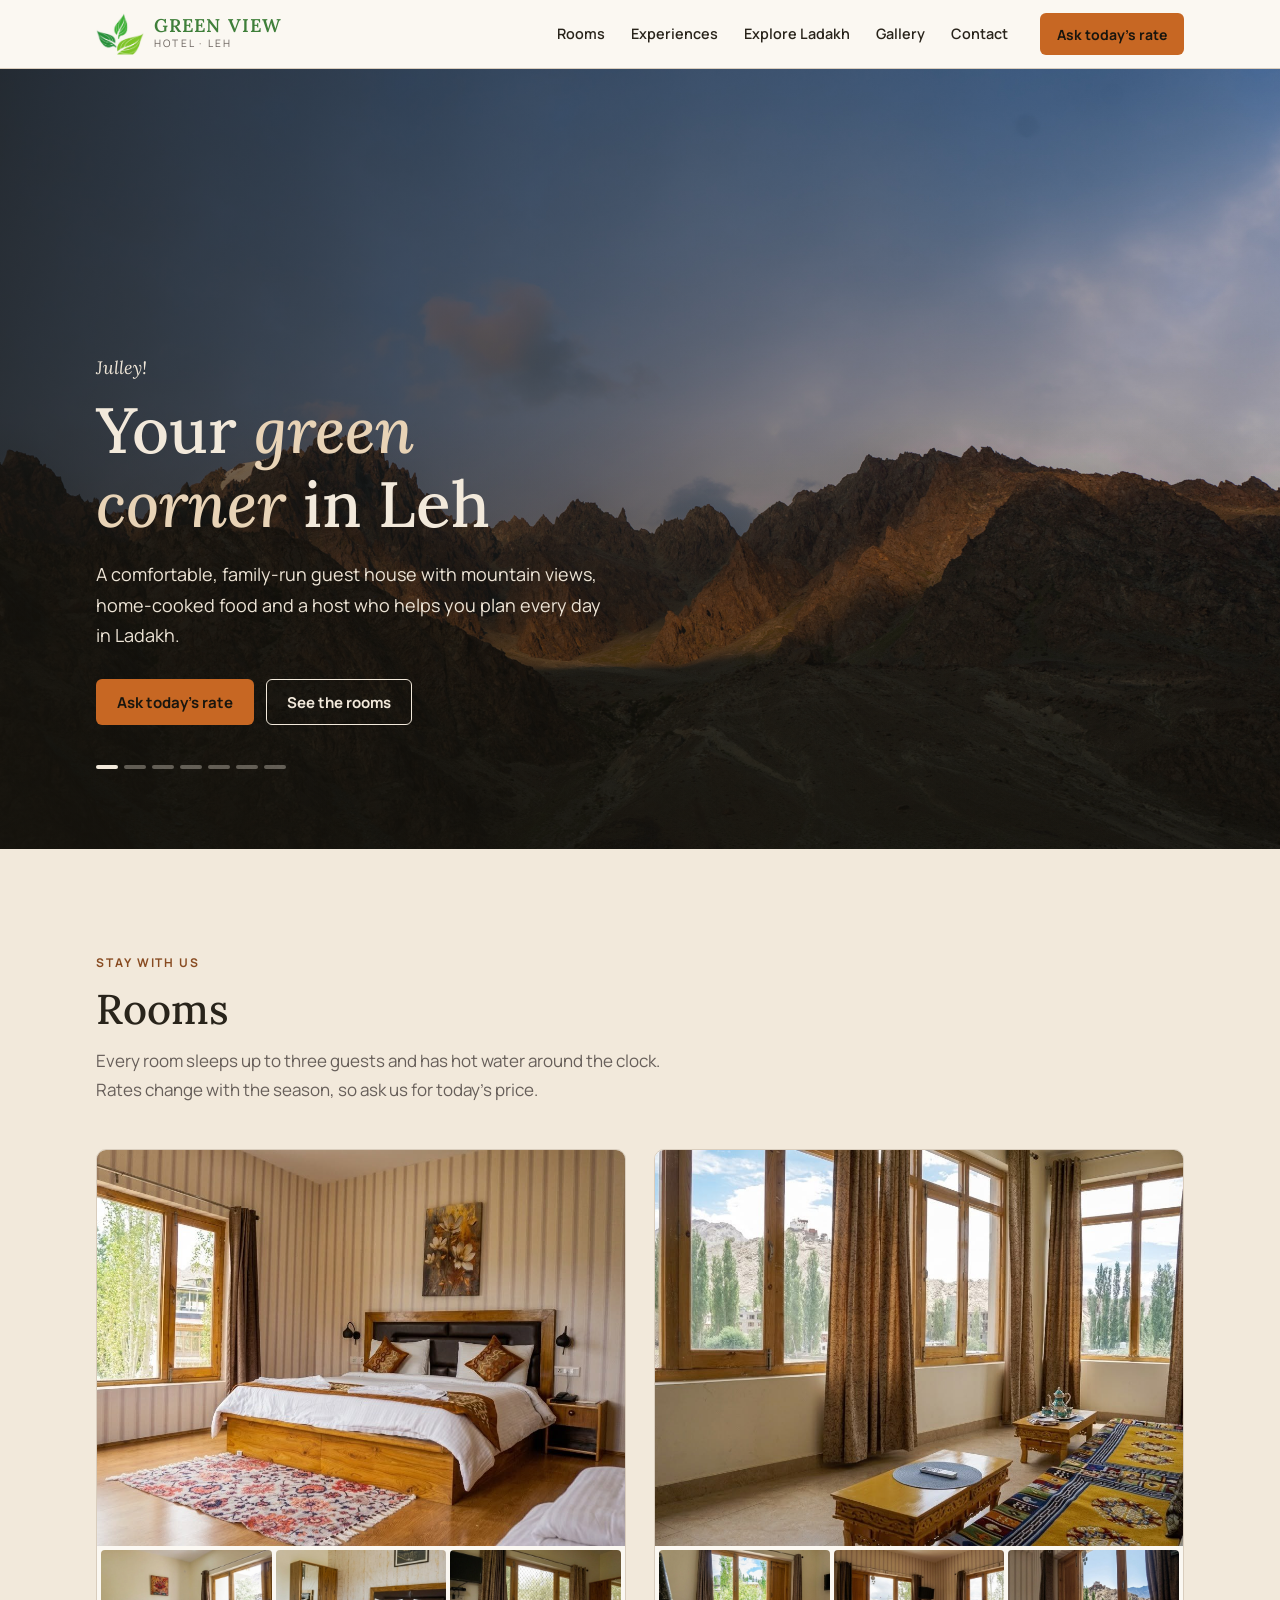
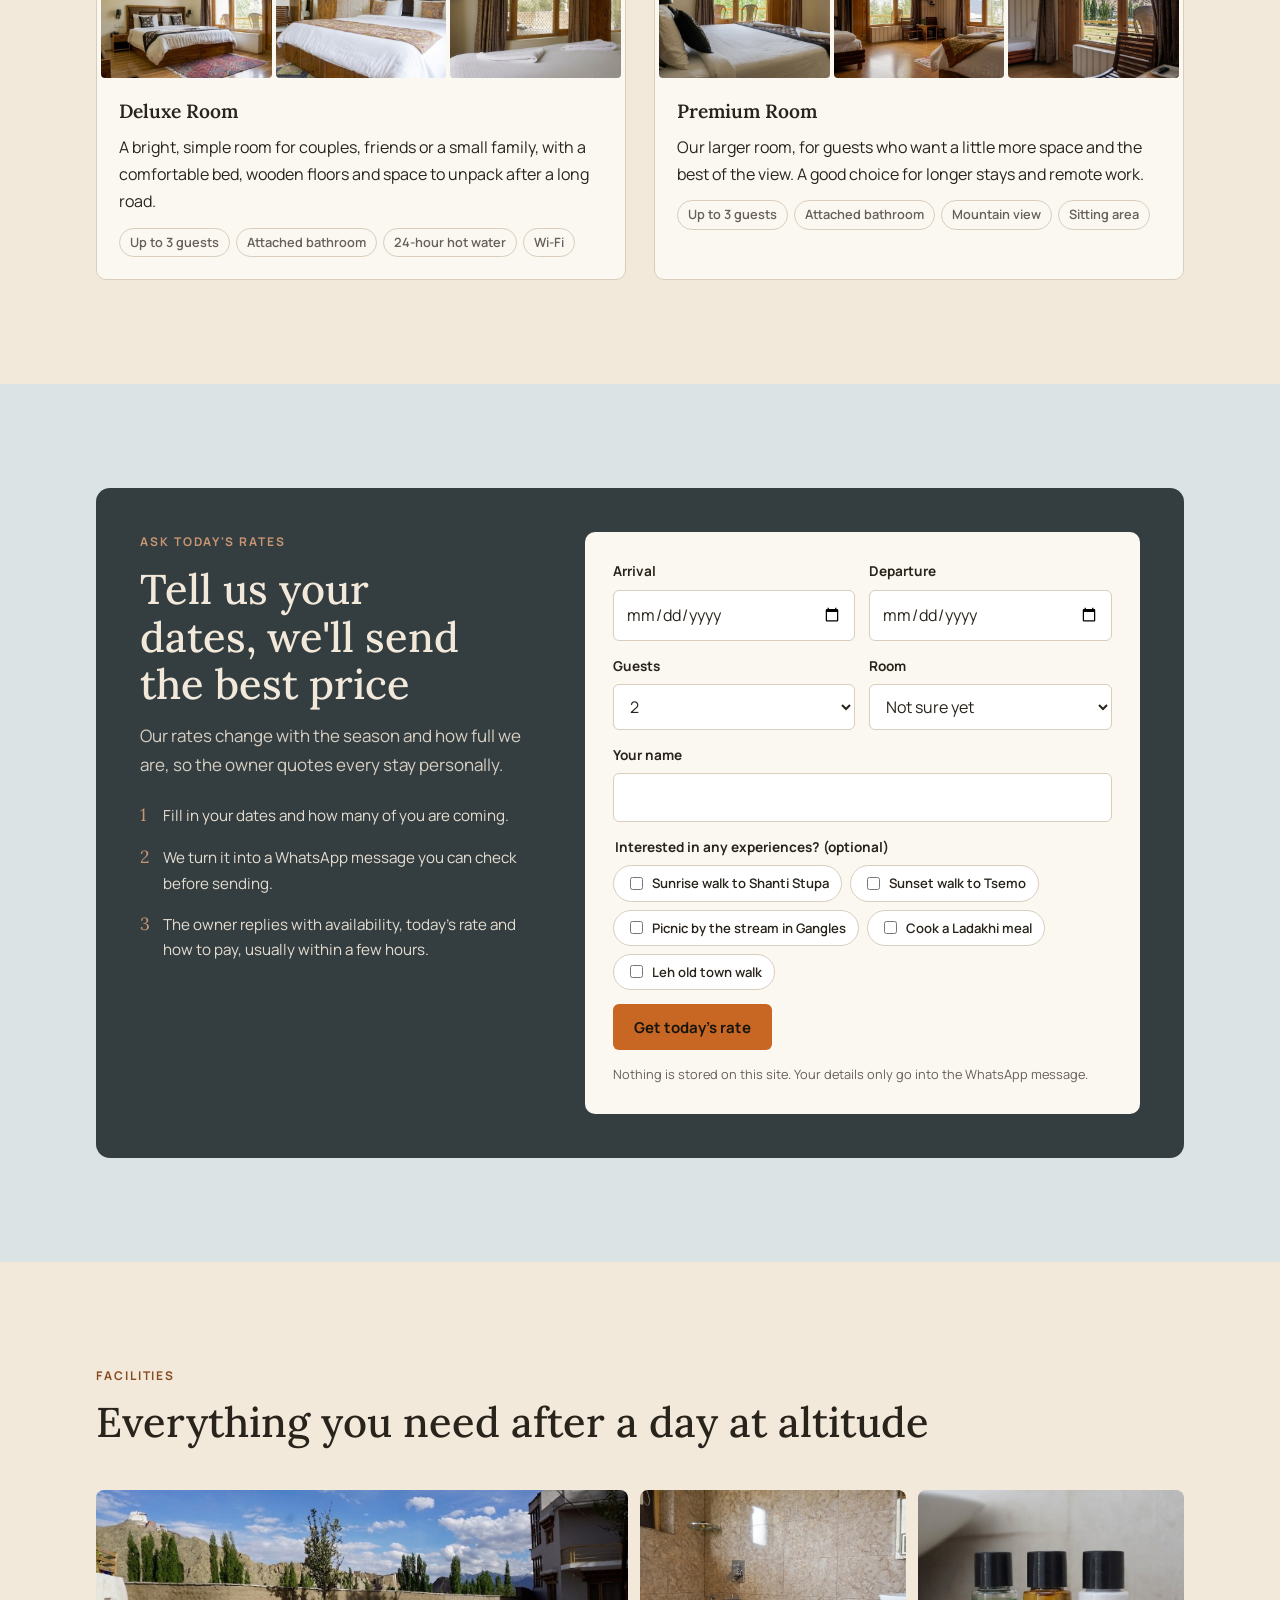
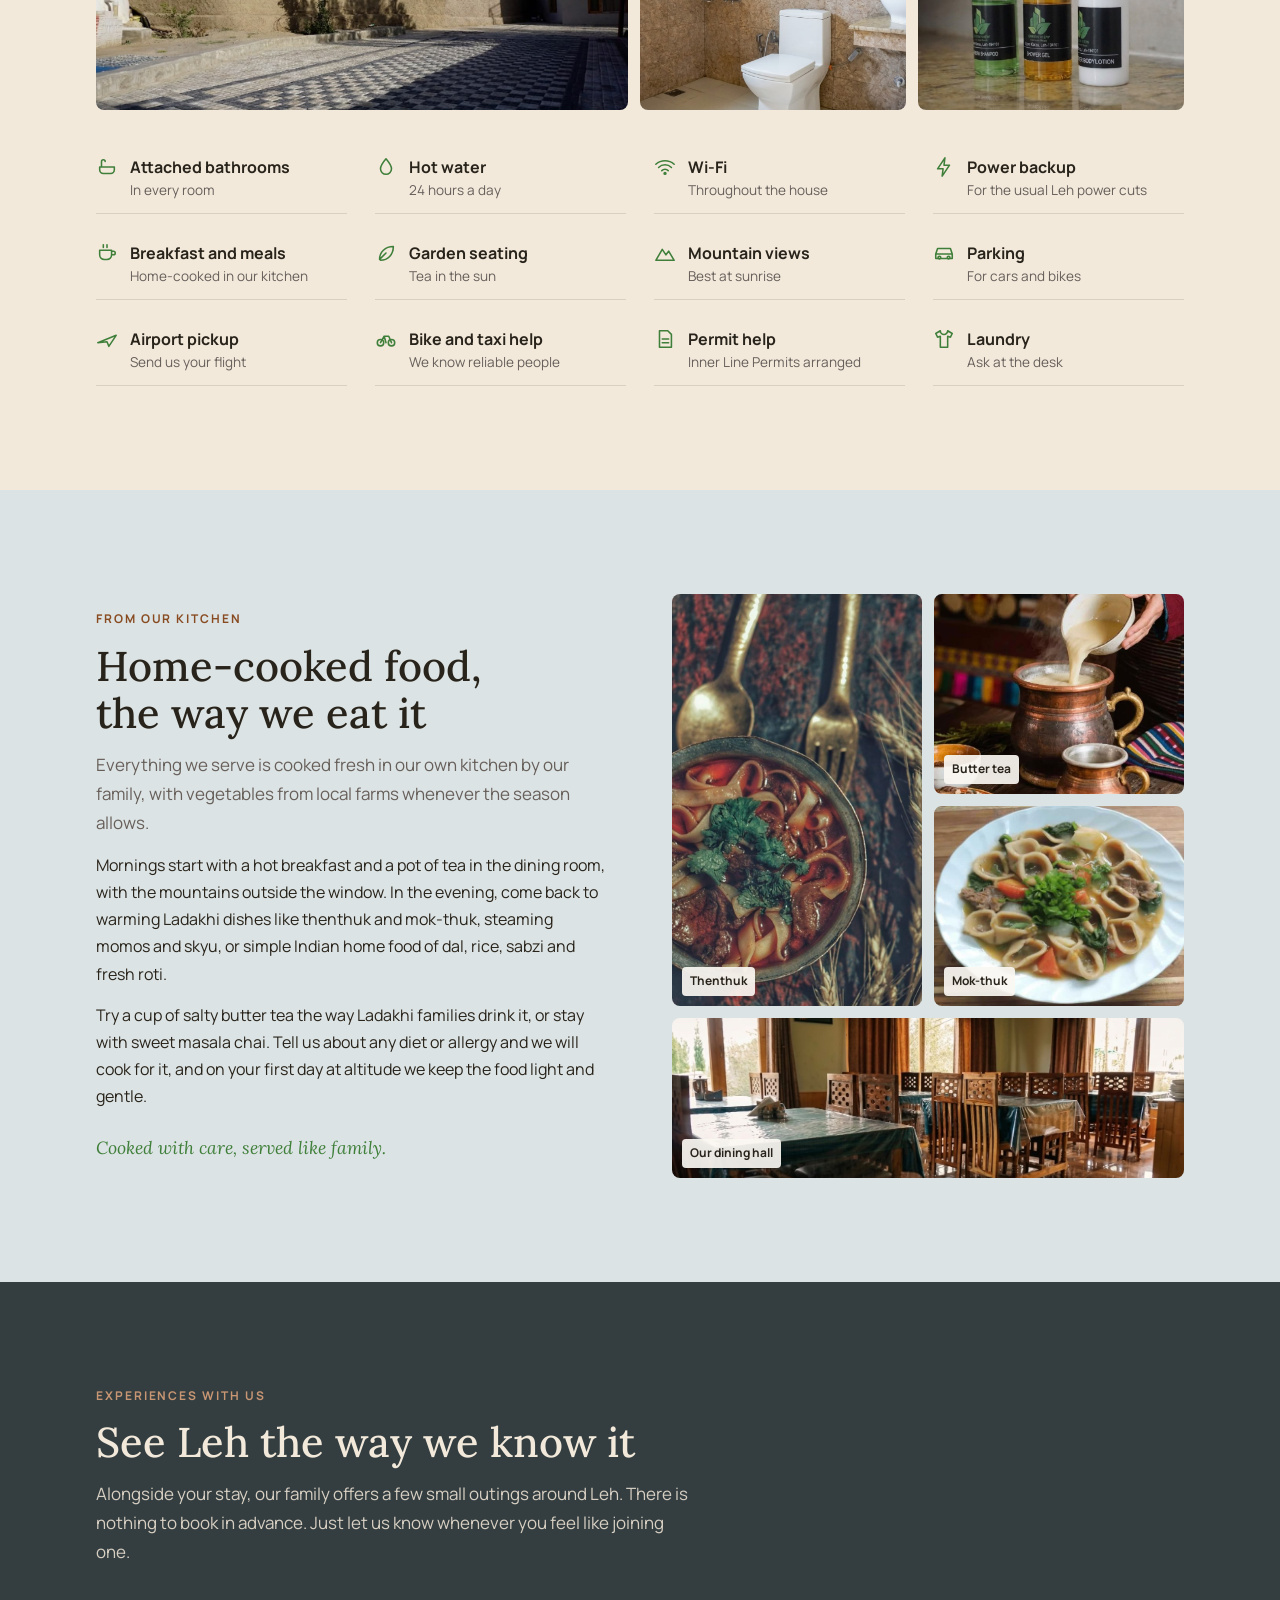
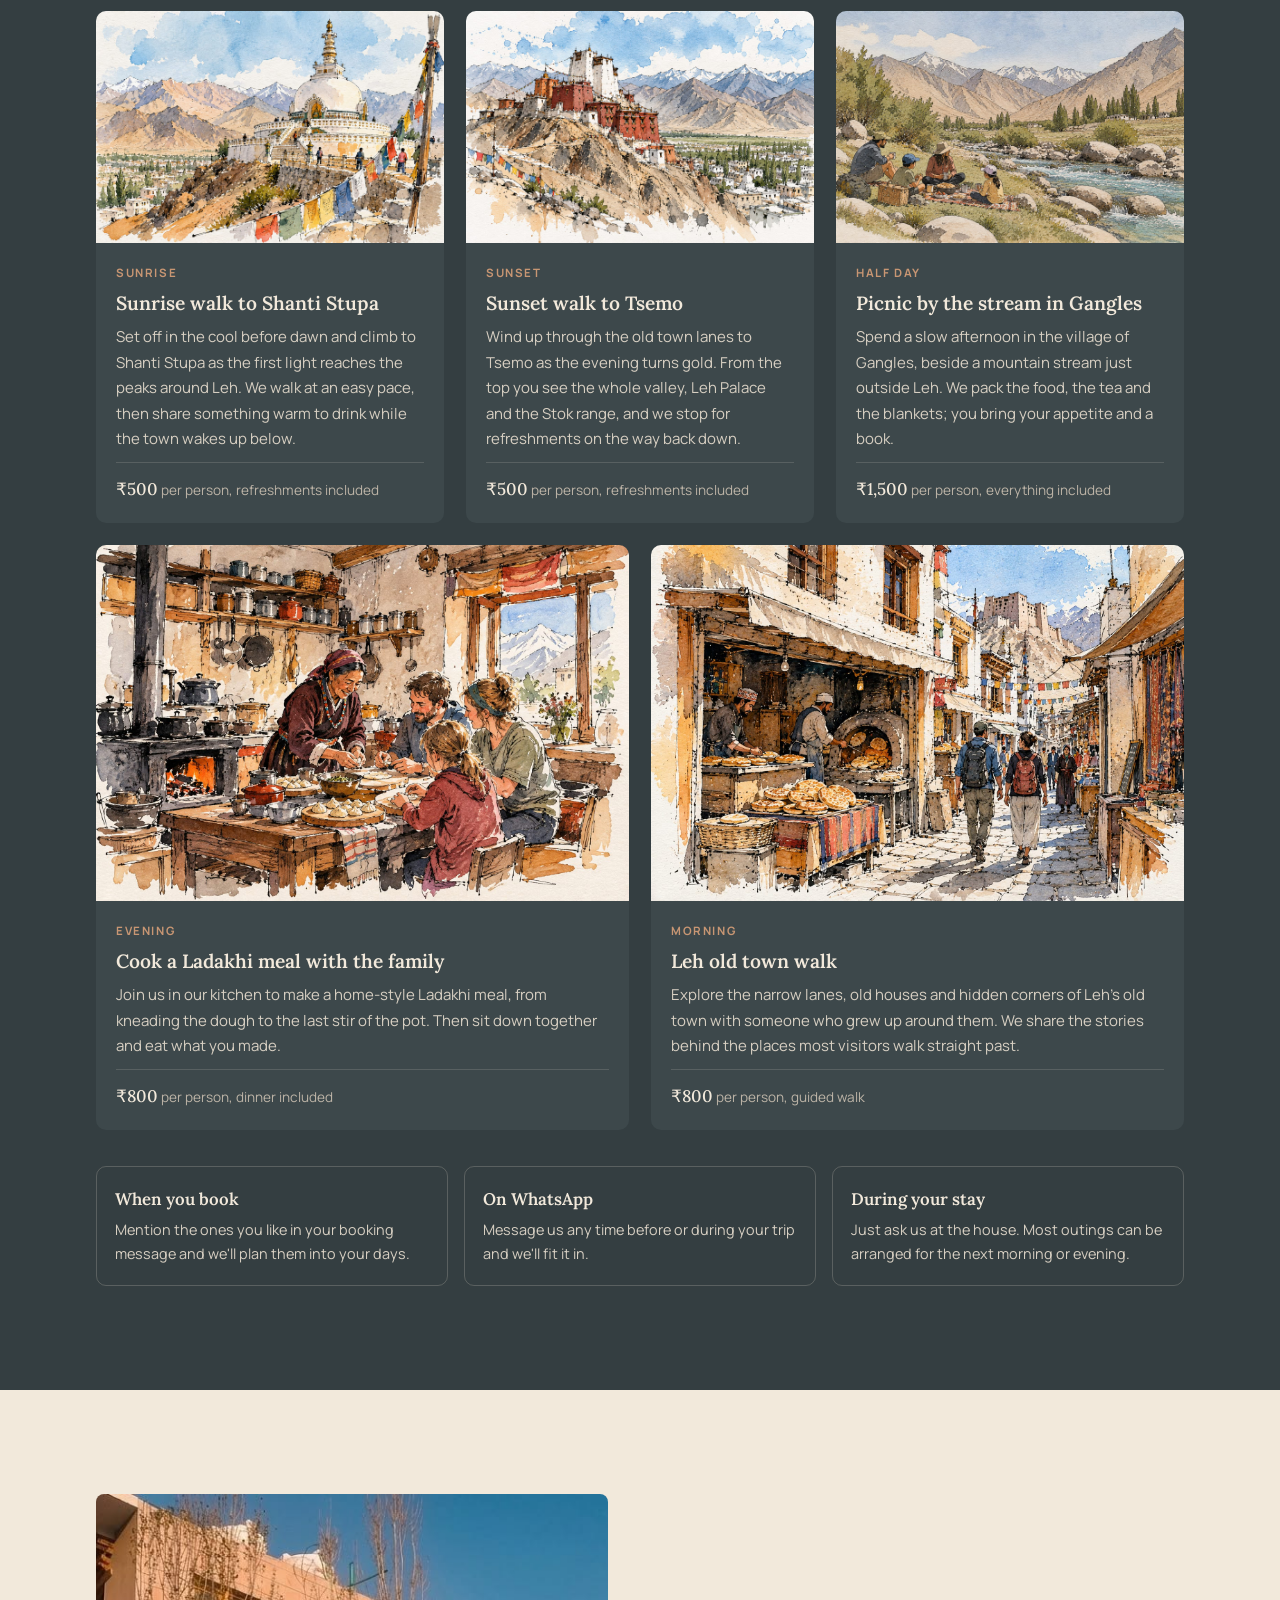
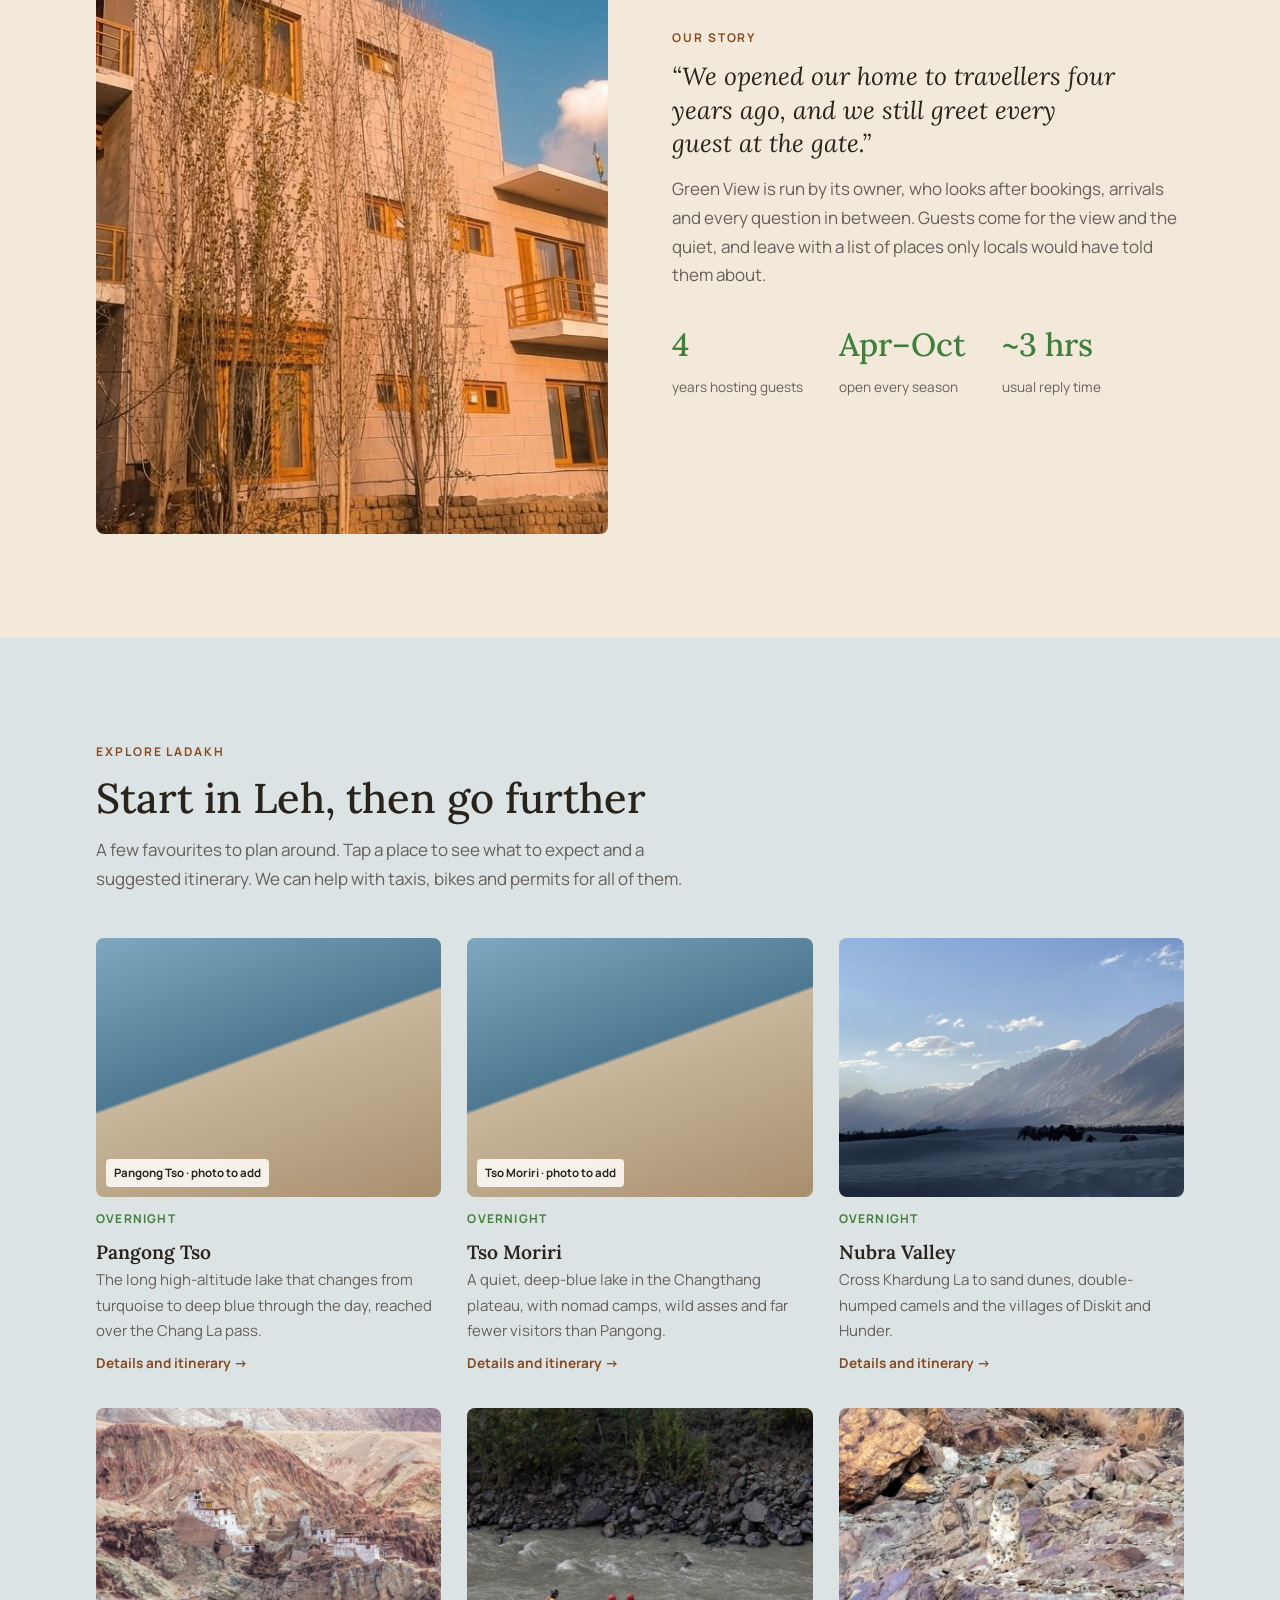
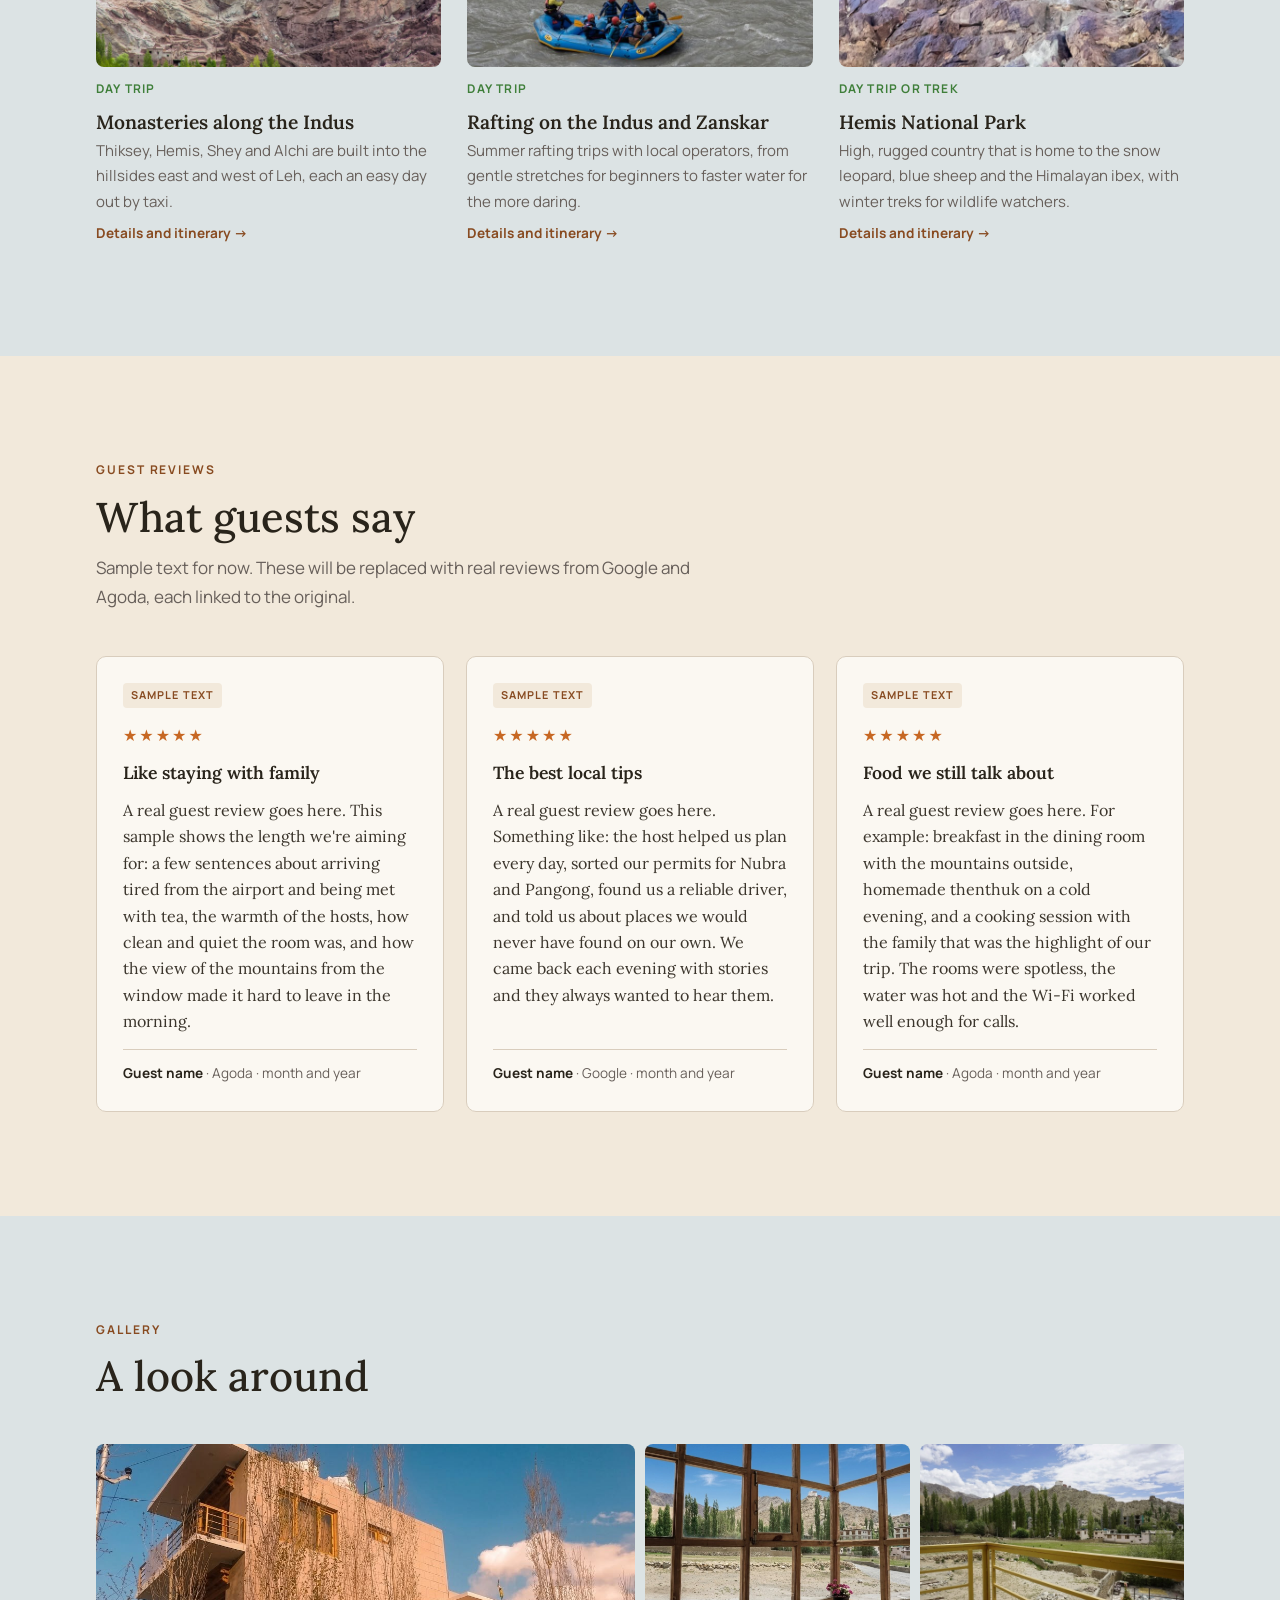
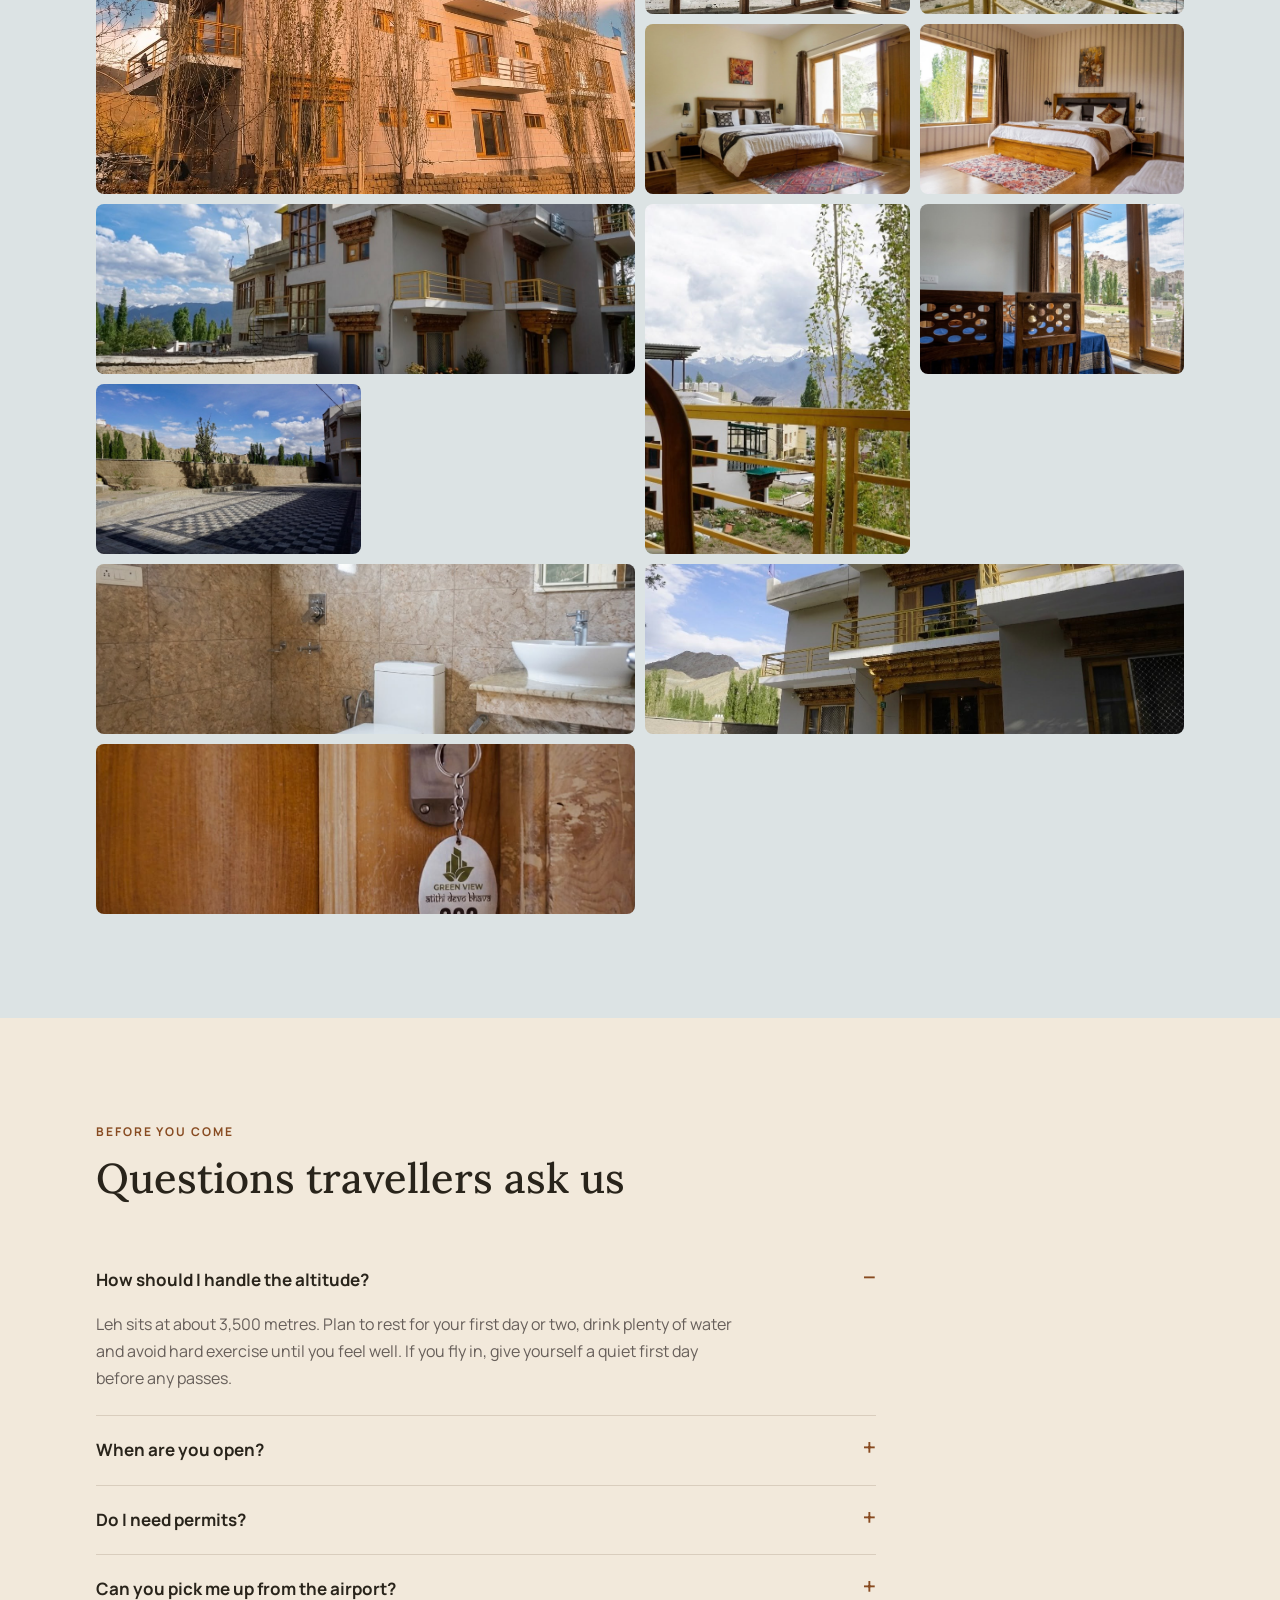
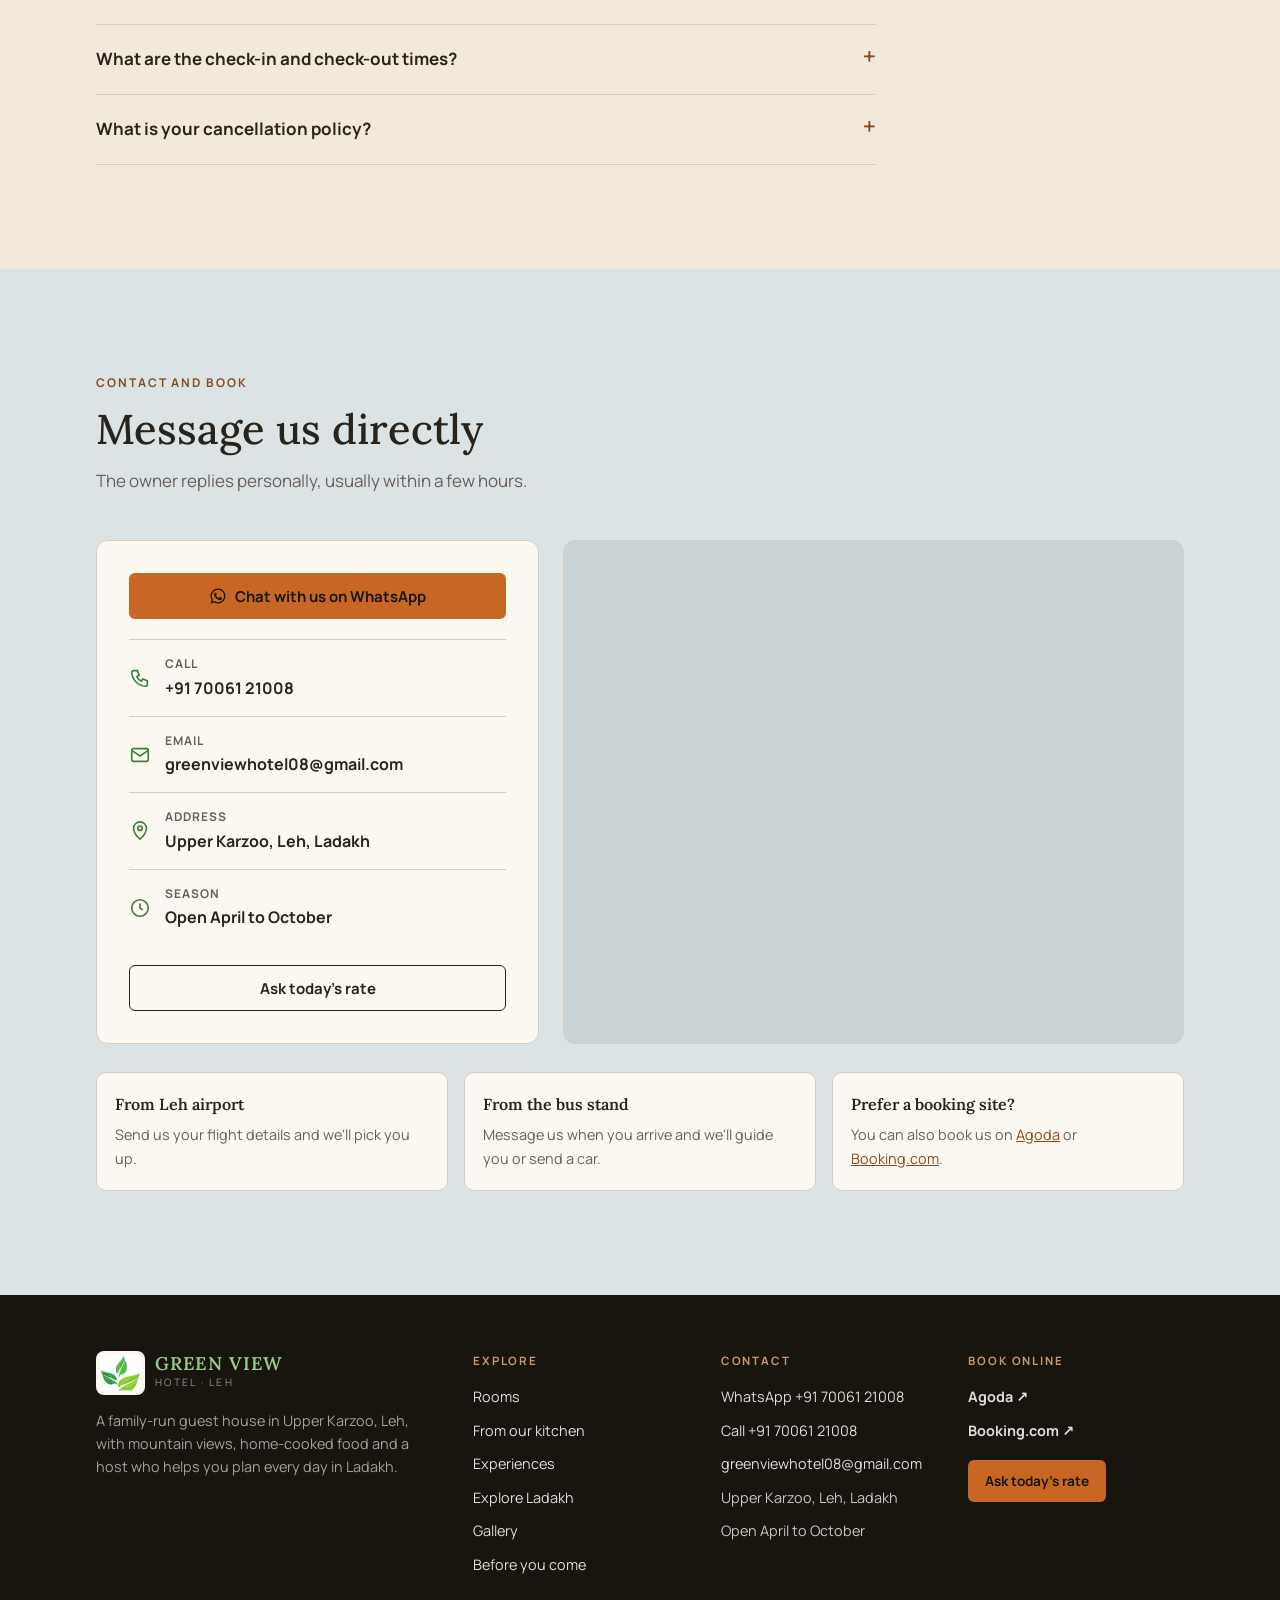
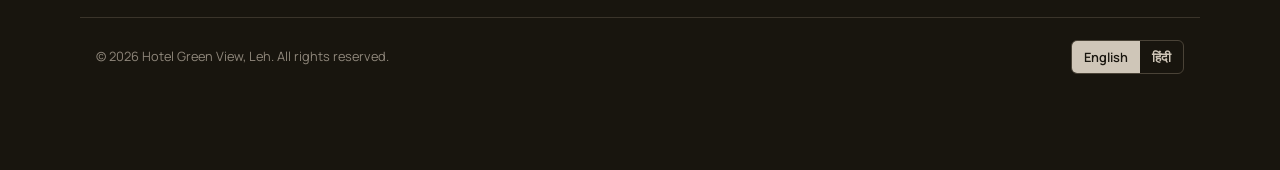
==== index.html @ e49577cd "Build the website from the owner's review comments Adds the site (index.html, assets/css/style.css, " ====
<!doctype html>
<html lang="en">
<head>
<meta charset="utf-8">
<meta name="viewport" content="width=device-width,initial-scale=1">
<title>Hotel Green View, Leh</title>
<meta name="description" content="Hotel Green View, a family-run guest house in Upper Karzoo, Leh, Ladakh. Deluxe and Premium rooms, mountain views, home-cooked Ladakhi food and host-led experiences. Ask us directly on WhatsApp.">
<link rel="icon" href="assets/images/logo_images/logo-mark.png">
<link rel="preconnect" href="https://fonts.googleapis.com">
<link rel="preconnect" href="https://fonts.gstatic.com" crossorigin>
<link rel="stylesheet" href="https://fonts.googleapis.com/css2?family=Lora:ital,wght@0,400..600;1,400..600&family=Manrope:wght@400..700&display=swap">
<link rel="stylesheet" href="assets/css/style.css">
</head>
<body>

<header class="top">
  <div class="wrap">
    <a class="brand" href="#home" aria-label="Hotel Green View, home">
      <img src="assets/images/logo_images/logo-mark.png" alt="" width="48" height="42">
      <span><b>Green View</b><small>Hotel · Leh</small></span>
    </a>
    <nav class="nav" id="nav" aria-label="Sections">
      <a href="#rooms" data-i18n="nav_rooms">Rooms</a>
      <a href="#experiences" data-i18n="nav_exp">Experiences</a>
      <a href="#explore" data-i18n="nav_explore">Explore Ladakh</a>
      <a href="#gallery" data-i18n="nav_gallery">Gallery</a>
      <a href="#contact" data-i18n="nav_contact">Contact</a>
    </nav>
    <a class="btn book" href="#rates" data-i18n="ask_rate">Ask today's rate</a>
    <button class="menu-btn" type="button" id="menuBtn" aria-controls="nav" aria-expanded="false" aria-label="Menu">
      <svg viewBox="0 0 24 24" fill="none" stroke="currentColor" stroke-width="2" stroke-linecap="round" aria-hidden="true"><path d="M4 7h16M4 12h16M4 17h16"/></svg>
    </button>
  </div>
</header>

<main>
<!-- Home -->
<section class="hero" id="home" aria-label="Welcome">
  <div class="slides" id="slides" aria-hidden="true"></div>
  <div class="wrap">
    <p class="julley">Julley!</p>
    <h1 data-i18n="hero_h">Your <em>green corner</em> in Leh</h1>
    <p data-i18n="hero_p">A comfortable, family-run guest house with mountain views, home-cooked food and a host who helps you plan every day in Ladakh.</p>
    <div class="actions">
      <a class="btn book" href="#rates" data-i18n="ask_rate">Ask today's rate</a>
      <a class="btn line" href="#rooms" data-i18n="cta_rooms">See the rooms</a>
    </div>
    <div class="dots" id="dots"></div>
  </div>
</section>

<!-- Rooms -->
<section class="band" id="rooms">
  <div class="wrap">
    <div class="head rise">
      <p class="eyebrow" data-i18n="rooms_eb">Stay with us</p>
      <h2 data-i18n="rooms_h">Rooms</h2>
      <p class="lede" data-i18n="rooms_p">Every room sleeps up to three guests and has hot water around the clock. Rates change with the season, so ask us for today's price.</p>
    </div>
    <div class="rooms">
      <article class="room rise">
        <figure class="ph"><img src="assets/images/rooms_images/2.jpg" alt="Deluxe room with a double bed and large windows" loading="lazy"></figure>
        <div class="thumbs"><img src="assets/images/rooms_images/1.jpg" alt="" loading="lazy"><img src="assets/images/rooms_images/3.jpg" alt="" loading="lazy"><img src="assets/images/rooms_images/13.jpg" alt="" loading="lazy"></div>
        <div class="body">
          <h3>Deluxe Room</h3>
          <p>A bright, simple room for couples, friends or a small family, with a comfortable bed, wooden floors and space to unpack after a long road.</p>
          <ul><li>Up to 3 guests</li><li>Attached bathroom</li><li>24-hour hot water</li><li>Wi-Fi</li></ul>
        </div>
      </article>
      <article class="room rise">
        <figure class="ph"><img src="assets/images/rooms_images/6.jpg" alt="Premium room with a sitting area and a view of the mountains" loading="lazy"></figure>
        <div class="thumbs"><img src="assets/images/rooms_images/7.jpg" alt="" loading="lazy"><img src="assets/images/rooms_images/8.jpg" alt="" loading="lazy"><img src="assets/images/rooms_images/12.jpg" alt="" loading="lazy"></div>
        <div class="body">
          <h3>Premium Room</h3>
          <p>Our larger room, for guests who want a little more space and the best of the view. A good choice for longer stays and remote work.</p>
          <ul><li>Up to 3 guests</li><li>Attached bathroom</li><li>Mountain view</li><li>Sitting area</li></ul>
        </div>
      </article>
    </div>
  </div>
</section>

<!-- Ask today's rates -->
<section class="band mist" id="rates">
  <div class="wrap">
    <div class="rates rise">
      <div>
        <p class="eyebrow" data-i18n="rates_eb">Ask today's rates</p>
        <h2 data-i18n="rates_h">Tell us your dates, we'll send the best price</h2>
        <p class="lede">Our rates change with the season and how full we are, so the owner quotes every stay personally.</p>
        <ol>
          <li>Fill in your dates and how many of you are coming.</li>
          <li>We turn it into a WhatsApp message you can check before sending.</li>
          <li>The owner replies with availability, today's rate and how to pay, usually within a few hours.</li>
        </ol>
      </div>
      <form class="rate-form" id="enquiry" novalidate>
        <div><label for="f-in">Arrival</label><input id="f-in" type="date" required></div>
        <div><label for="f-out">Departure</label><input id="f-out" type="date" required></div>
        <div><label for="f-guests">Guests</label><select id="f-guests"><option>1</option><option selected>2</option><option>3</option><option>4</option><option>5</option><option>6+</option></select></div>
        <div><label for="f-room">Room</label><select id="f-room"><option>Deluxe</option><option>Premium</option><option selected>Not sure yet</option></select></div>
        <div class="full"><label for="f-name">Your name</label><input id="f-name" autocomplete="name" required></div>
        <fieldset class="full"><legend class="legend">Interested in any experiences? (optional)</legend><div class="checks" id="f-exp"></div></fieldset>
        <div class="full form-actions">
          <button class="btn book" type="submit">Get today's rate</button>
          <a class="btn line" id="sendWa" href="#" target="_blank" rel="noopener">Open WhatsApp to send</a>
        </div>
        <p class="form-note full" id="formNote">Nothing is stored on this site. Your details only go into the WhatsApp message.</p>
      </form>
    </div>
  </div>
</section>

<!-- Facilities -->
<section class="band" id="facilities">
  <div class="wrap">
    <div class="head rise">
      <p class="eyebrow" data-i18n="fac_eb">Facilities</p>
      <h2 data-i18n="fac_h">Everything you need after a day at altitude</h2>
    </div>
    <div class="fac-photos rise">
      <figure class="ph"><img src="assets/images/facilities_images/7.jpg" alt="Courtyard and parking with a view of the hills" loading="lazy"></figure>
      <figure class="ph"><img src="assets/images/facilities_images/1.jpg" alt="Attached bathroom" loading="lazy"></figure>
      <figure class="ph"><img src="assets/images/facilities_images/5.jpg" alt="Green View toiletries" loading="lazy"></figure>
    </div>
    <ul class="fac rise" id="facList"></ul>
  </div>
</section>

<!-- From our kitchen -->
<section class="band mist" id="food">
  <div class="wrap split">
    <div class="kitchen-text rise">
      <p class="eyebrow" data-i18n="food_eb">From our kitchen</p>
      <h2 data-i18n="food_h">Home-cooked food, the way we eat it</h2>
      <p class="lede">Everything we serve is cooked fresh in our own kitchen by our family, with vegetables from local farms whenever the season allows.</p>
      <p>Mornings start with a hot breakfast and a pot of tea in the dining room, with the mountains outside the window. In the evening, come back to warming Ladakhi dishes like thenthuk and mok-thuk, steaming momos and skyu, or simple Indian home food of dal, rice, sabzi and fresh roti.</p>
      <p>Try a cup of salty butter tea the way Ladakhi families drink it, or stay with sweet masala chai. Tell us about any diet or allergy and we will cook for it, and on your first day at altitude we keep the food light and gentle.</p>
      <p class="sign">Cooked with care, served like family.</p>
    </div>
    <div class="food-grid rise">
      <figure class="ph a"><img src="assets/images/food_images/1.jpeg" alt="A bowl of thenthuk noodle soup" loading="lazy"><figcaption>Thenthuk</figcaption></figure>
      <figure class="ph b"><img src="assets/images/food_images/2.jpeg" alt="Butter tea being poured" loading="lazy"><figcaption>Butter tea</figcaption></figure>
      <figure class="ph c"><img src="assets/images/food_images/4.jpeg" alt="A plate of mok-thuk" loading="lazy"><figcaption>Mok-thuk</figcaption></figure>
      <figure class="ph d"><img src="assets/images/food_images/3.jpg" alt="Our dining hall" loading="lazy"><figcaption>Our dining hall</figcaption></figure>
    </div>
  </div>
</section>

<!-- Experiences -->
<section class="band slate" id="experiences">
  <div class="wrap">
    <div class="head rise">
      <p class="eyebrow" data-i18n="exp_eb">Experiences with us</p>
      <h2 data-i18n="exp_h">See Leh the way we know it</h2>
      <p class="lede" data-i18n="exp_p">Alongside your stay, our family offers a few small outings around Leh. There is nothing to book in advance. Just let us know whenever you feel like joining one.</p>
    </div>
    <div class="exp" id="expList"></div>
    <div class="how rise">
      <div><b>When you book</b><p>Mention the ones you like in your booking message and we'll plan them into your days.</p></div>
      <div><b>On WhatsApp</b><p>Message us any time before or during your trip and we'll fit it in.</p></div>
      <div><b>During your stay</b><p>Just ask us at the house. Most outings can be arranged for the next morning or evening.</p></div>
    </div>
  </div>
</section>

<!-- Our story -->
<section class="band" id="story">
  <div class="wrap split story">
    <figure class="ph rise" style="aspect-ratio:4/5"><img src="assets/images/ourStory_images/1.jpg" alt="Hotel Green View in the evening light" loading="lazy"></figure>
    <div class="rise">
      <p class="eyebrow" data-i18n="story_eb">Our story</p>
      <blockquote>“We opened our home to travellers four years ago, and we still greet every guest at the gate.”</blockquote>
      <p class="lede">Green View is run by its owner, who looks after bookings, arrivals and every question in between. Guests come for the view and the quiet, and leave with a list of places only locals would have told them about.</p>
      <div class="facts">
        <div><b>4</b><span>years hosting guests</span></div>
        <div><b>Apr–Oct</b><span>open every season</span></div>
        <div><b>~3 hrs</b><span>usual reply time</span></div>
      </div>
    </div>
  </div>
</section>

<!-- Explore Ladakh -->
<section class="band mist" id="explore">
  <div class="wrap">
    <div class="head rise">
      <p class="eyebrow" data-i18n="explore_eb">Explore Ladakh</p>
      <h2 data-i18n="explore_h">Start in Leh, then go further</h2>
      <p class="lede">A few favourites to plan around. Tap a place to see what to expect and a suggested itinerary. We can help with taxis, bikes and permits for all of them.</p>
    </div>
    <div class="places" id="placeList"></div>
  </div>
  <dialog class="place-dialog" id="placeDialog" aria-labelledby="pdTitle">
    <button class="pd-close" type="button" id="pdClose" aria-label="Close">×</button>
    <figure class="ph pd-photo" id="pdPhoto"></figure>
    <div class="pd-body">
      <p class="far" id="pdTag"></p>
      <h3 id="pdTitle"></h3>
      <p class="pd-intro" id="pdIntro"></p>
      <dl class="pd-facts" id="pdFacts"></dl>
      <h4>Suggested itinerary</h4>
      <ol class="pd-days" id="pdDays"></ol>
      <p class="pd-tip" id="pdTip"></p>
      <a class="btn book" id="pdAsk" href="#" target="_blank" rel="noopener">Ask us to plan this trip</a>
    </div>
  </dialog>
</section>

<!-- Guest reviews -->
<section class="band" id="reviews">
  <div class="wrap">
    <div class="head rise">
      <p class="eyebrow" data-i18n="rev_eb">Guest reviews</p>
      <h2 data-i18n="rev_h">What guests say</h2>
      <p class="lede">Sample text for now. These will be replaced with real reviews from Google and Agoda, each linked to the original.</p>
    </div>
    <div class="reviews" id="reviewList"></div>
  </div>
</section>

<!-- Gallery -->
<section class="band mist" id="gallery">
  <div class="wrap">
    <div class="head rise">
      <p class="eyebrow" data-i18n="gal_eb">Gallery</p>
      <h2 data-i18n="gal_h">A look around</h2>
    </div>
    <div class="gallery rise" id="galleryGrid"></div>
  </div>
</section>

<!-- Before you come -->
<section class="band" id="faq">
  <div class="wrap">
    <div class="head rise">
      <p class="eyebrow" data-i18n="faq_eb">Before you come</p>
      <h2 data-i18n="faq_h">Questions travellers ask us</h2>
    </div>
    <div class="faq">
      <details open><summary>How should I handle the altitude?</summary><p>Leh sits at about 3,500 metres. Plan to rest for your first day or two, drink plenty of water and avoid hard exercise until you feel well. If you fly in, give yourself a quiet first day before any passes.</p></details>
      <details><summary>When are you open?</summary><p>We welcome guests from April to October, which is the main travel season in Ladakh.</p></details>
      <details><summary>Do I need permits?</summary><p>Leh town needs no permit, but places like Nubra Valley and Pangong Tso do. Tell us your plans and we'll help you arrange them.</p></details>
      <details><summary>Can you pick me up from the airport?</summary><p>Yes. Send us your flight details on WhatsApp and we'll arrange a pickup.</p></details>
      <details><summary>What are the check-in and check-out times?</summary><p>To be confirmed by the owner.</p></details>
      <details><summary>What is your cancellation policy?</summary><p>To be confirmed by the owner. House rules will be listed here too.</p></details>
    </div>
  </div>
</section>

<!-- Contact and book -->
<section class="band mist" id="contact">
  <div class="wrap">
    <div class="head rise">
      <p class="eyebrow" data-i18n="con_eb">Contact and book</p>
      <h2 data-i18n="con_h">Message us directly</h2>
      <p class="lede">The owner replies personally, usually within a few hours.</p>
    </div>
    <div class="contact">
      <div class="contact-card rise">
        <a class="btn book" href="https://wa.me/917006121008?text=Julley!%20I%27d%20like%20to%20ask%20about%20a%20stay%20at%20Hotel%20Green%20View." target="_blank" rel="noopener">
          <svg viewBox="0 0 24 24" fill="currentColor" aria-hidden="true"><path d="M12 2a10 10 0 0 0-8.6 15.1L2 22l5-1.3A10 10 0 1 0 12 2zm0 18.2c-1.5 0-3-.4-4.3-1.2l-.3-.2-3 .8.8-2.9-.2-.3A8.2 8.2 0 1 1 12 20.2zm4.5-6.1c-.2-.1-1.5-.7-1.7-.8-.2-.1-.4-.1-.6.1l-.8 1c-.1.2-.3.2-.5.1a6.7 6.7 0 0 1-3.3-2.9c-.3-.4.2-.4.7-1.3.1-.2 0-.3 0-.4l-.8-1.8c-.2-.5-.4-.4-.6-.4h-.5c-.2 0-.4.1-.7.3-.2.3-.9.9-.9 2.2s.9 2.5 1 2.7c.1.2 1.8 2.8 4.4 3.9 1.6.7 2.3.8 3.1.6.5-.1 1.5-.6 1.7-1.2.2-.6.2-1.1.2-1.2-.1-.1-.3-.2-.5-.3z"/></svg>
          Chat with us on WhatsApp
        </a>
        <ul class="ways">
          <li><svg viewBox="0 0 24 24" fill="none" stroke="currentColor" stroke-width="1.8" aria-hidden="true"><path d="M5 4h4l2 5-2.5 1.5a11 11 0 0 0 5 5L15 13l5 2v4a2 2 0 0 1-2 2A16 16 0 0 1 3 6a2 2 0 0 1 2-2"/></svg><div><b>Call</b><a href="tel:+917006121008">+91 70061 21008</a></div></li>
          <li><svg viewBox="0 0 24 24" fill="none" stroke="currentColor" stroke-width="1.8" aria-hidden="true"><rect x="3" y="5" width="18" height="14" rx="2"/><path d="m3 7 9 6 9-6"/></svg><div><b>Email</b><a href="mailto:greenviewhotel08@gmail.com">greenviewhotel08@gmail.com</a></div></li>
          <li><svg viewBox="0 0 24 24" fill="none" stroke="currentColor" stroke-width="1.8" aria-hidden="true"><path d="M12 21s-7-6.2-7-12a7 7 0 0 1 14 0c0 5.8-7 12-7 12z"/><circle cx="12" cy="9" r="2.5"/></svg><div><b>Address</b><span>Upper Karzoo, Leh, Ladakh</span></div></li>
          <li><svg viewBox="0 0 24 24" fill="none" stroke="currentColor" stroke-width="1.8" aria-hidden="true"><circle cx="12" cy="12" r="9"/><path d="M12 7v5l3 2"/></svg><div><b>Season</b><span>Open April to October</span></div></li>
        </ul>
        <a class="btn line" href="#rates">Ask today's rate</a>
      </div>
      <div class="map rise">
        <iframe src="https://www.google.com/maps/embed?pb=!1m18!1m12!1m3!1d7685.27335294821!2d77.57462239419449!3d34.17046004245051!2m3!1f0!2f0!3f0!3m2!1i1024!2i768!4f13.1!3m3!1m2!1s0x38fdeb1154e09b9f%3A0x8c424b44feabd1a5!2sGreen%20View%20Hotel!5e1!3m2!1sen!2sin!4v1792501269524!5m2!1sen!2sin" allowfullscreen loading="lazy" referrerpolicy="strict-origin-when-cross-origin" title="Map showing Hotel Green View in Leh"></iframe>
      </div>
    </div>
    <div class="arrive">
      <div class="rise"><b>From Leh airport</b><p>Send us your flight details and we'll pick you up.</p></div>
      <div class="rise"><b>From the bus stand</b><p>Message us when you arrive and we'll guide you or send a car.</p></div>
      <div class="rise"><b>Prefer a booking site?</b><p>You can also book us on <a href="https://www.agoda.com/it-it/green-view-residency/hotel/leh-in.html?cid=1844104&amp;ds=O8ABbZ7uRPhLrMLZ" target="_blank" rel="noopener">Agoda</a> or <a href="https://www.booking.com/Share-Jrj0kc8" target="_blank" rel="noopener">Booking.com</a>.</p></div>
    </div>
  </div>
</section>
</main>

<footer class="site">
  <div class="wrap foot-grid">
    <div class="foot-brand">
      <a class="brand" href="#home" aria-label="Hotel Green View, home">
        <img src="assets/images/logo_images/logo-mark.png" alt="" width="48" height="42">
        <span><b>Green View</b><small>Hotel · Leh</small></span>
      </a>
      <p>A family-run guest house in Upper Karzoo, Leh, with mountain views, home-cooked food and a host who helps you plan every day in Ladakh.</p>
    </div>
    <nav class="foot-col" aria-label="Footer">
      <h4>Explore</h4>
      <a href="#rooms">Rooms</a>
      <a href="#food">From our kitchen</a>
      <a href="#experiences">Experiences</a>
      <a href="#explore">Explore Ladakh</a>
      <a href="#gallery">Gallery</a>
      <a href="#faq">Before you come</a>
    </nav>
    <div class="foot-col">
      <h4>Contact</h4>
      <a href="https://wa.me/917006121008" target="_blank" rel="noopener">WhatsApp +91 70061 21008</a>
      <a href="tel:+917006121008">Call +91 70061 21008</a>
      <a href="mailto:greenviewhotel08@gmail.com">greenviewhotel08@gmail.com</a>
      <span>Upper Karzoo, Leh, Ladakh</span>
      <span>Open April to October</span>
    </div>
    <div class="foot-col">
      <h4>Book online</h4>
      <a class="ota" href="https://www.agoda.com/it-it/green-view-residency/hotel/leh-in.html?cid=1844104&amp;ds=O8ABbZ7uRPhLrMLZ" target="_blank" rel="noopener">Agoda <span aria-hidden="true">↗</span></a>
      <a class="ota" href="https://www.booking.com/Share-Jrj0kc8" target="_blank" rel="noopener">Booking.com <span aria-hidden="true">↗</span></a>
      <a class="btn book" href="#rates">Ask today's rate</a>
    </div>
  </div>
  <div class="wrap foot-bottom">
    <span>© <span id="year">2026</span> Hotel Green View, Leh. All rights reserved.</span>
    <div class="lang" role="group" aria-label="Language">
      <button type="button" aria-pressed="true" data-lang="en">English</button>
      <button type="button" aria-pressed="false" data-lang="hi">हिंदी</button>
    </div>
  </div>
</footer>

<div class="bar" aria-label="Quick booking">
  <a class="btn book" href="#rates">Ask today's rate</a>
  <a class="btn line" href="https://wa.me/917006121008" target="_blank" rel="noopener">WhatsApp</a>
</div>

<script src="assets/js/main.js"></script>
</body>
</html>
---- assets/css/style.css ----
/* Hotel Green View: one long calm page. Ivory bands alternate with mist and one slate band. */
:root{
  --ivory:#F2E9DB;      /* page */
  --paper:#FBF8F2;      /* cards, header */
  --ink:#29241B;        /* text */
  --muted:#675F5A;      /* secondary text */
  --line:#D9CDBD;       /* borders */
  --mist:#DCE3E4;       /* soft band */
  --slate:#343E41;      /* dark band */
  --on-slate:#F2E9DB;
  --terracotta:#884B21; /* links, accents */
  --sand:#C89673;       /* accent on slate */
  --flag:#C76723;       /* booking buttons only */
  --leaf:#3F7F3A;       /* logo green, small icons */
  --serif:"Lora",Georgia,"Times New Roman",serif;
  --sans:"Manrope",system-ui,-apple-system,"Segoe UI",Roboto,sans-serif;
  --step--1:.8125rem; --step-0:1rem; --step-1:1.2rem; --step-2:1.55rem; --step-3:clamp(1.9rem,4vw,2.6rem); --step-4:clamp(2.3rem,6vw,4rem);
  --gutter:16px;
  color-scheme:light;
}
*{box-sizing:border-box}
html{scroll-behavior:smooth;scroll-padding-top:76px}
@media (prefers-reduced-motion:reduce){html{scroll-behavior:auto}}
body{margin:0;background:var(--ivory);color:var(--ink);font-family:var(--sans);font-size:var(--step-0);line-height:1.7;-webkit-font-smoothing:antialiased}
h1,h2,h3{font-family:var(--serif);font-weight:500;line-height:1.15;text-wrap:balance;margin:0}
h2{font-size:var(--step-3)}
h3{font-size:var(--step-1);font-weight:600}
p{margin:0}
a{color:var(--terracotta)}
img{max-width:100%}
:focus-visible{outline:3px solid var(--terracotta);outline-offset:3px;border-radius:4px}
.wrap{max-width:1120px;margin:0 auto;padding-left:var(--gutter);padding-right:var(--gutter)}
.band{padding-block:clamp(56px,9vw,104px)}
.band.mist{background:var(--mist)}
.band.slate{background:var(--slate);color:var(--on-slate)}
.band.slate .eyebrow{color:var(--sand)}
.band.slate .lede{color:#D7CFC2}
.eyebrow{font-size:.75rem;font-weight:700;letter-spacing:.16em;text-transform:uppercase;color:var(--terracotta);margin-bottom:12px}
.lede{color:var(--muted);max-width:60ch;margin-top:14px;font-size:1.0625rem}
.head{margin-bottom:clamp(28px,4vw,44px)}
.center{text-align:center}.center .lede{margin-inline:auto}

/* header: logo, five links, one button */
.top{position:sticky;top:0;z-index:50;background:var(--paper);border-bottom:1px solid var(--line)}
.top .wrap{display:flex;align-items:center;gap:20px;min-height:68px}
.brand{display:flex;align-items:center;gap:10px;text-decoration:none;color:var(--ink);flex-shrink:0;margin-right:auto}
.brand img{height:42px;width:auto;mix-blend-mode:multiply}
.brand b{font-family:var(--serif);font-weight:600;font-size:1.15rem;line-height:1.05;display:block;color:var(--leaf);letter-spacing:.06em;text-transform:uppercase}
.brand small{display:block;font-size:.64rem;letter-spacing:.22em;text-transform:uppercase;color:var(--muted)}
.nav{display:flex;gap:2px}
.nav a{white-space:nowrap;text-decoration:none;color:var(--ink);font-size:.9rem;font-weight:600;padding:8px 12px;border-radius:6px}
.nav a:hover{background:var(--ivory)}
.top .btn{min-height:42px;padding:0 16px;font-size:.875rem}
.menu-btn{display:none;background:none;border:1px solid var(--line);border-radius:6px;width:44px;height:42px;cursor:pointer;color:var(--ink)}
.menu-btn svg{width:22px;height:22px}
@media (max-width:900px){
  .menu-btn{display:inline-flex;align-items:center;justify-content:center}
  .nav{display:none;position:absolute;left:0;right:0;top:100%;flex-direction:column;background:var(--paper);border-bottom:1px solid var(--line);padding:8px var(--gutter) 16px}
  .nav.open{display:flex}
  .nav a{padding:12px 8px;font-size:1rem}
  .top .btn.book{display:none}
}

/* buttons */
.btn{display:inline-flex;align-items:center;justify-content:center;gap:8px;min-height:46px;padding:0 20px;border-radius:6px;font:700 .9375rem var(--sans);text-decoration:none;cursor:pointer;border:1.5px solid transparent;transition:transform .2s,background .2s}
.btn:hover{transform:translateY(-1px)}
.btn.book{background:var(--flag);color:#18150E}
.btn.book:hover{background:var(--terracotta);color:var(--paper)}
.btn.line{border-color:currentColor;color:inherit;background:none}
.btn svg{width:18px;height:18px}

/* hero slideshow */
.hero{position:relative;background:var(--slate);color:var(--on-slate);overflow:hidden;min-height:min(88vh,780px);display:flex;align-items:flex-end}
.slides{position:absolute;inset:0}
.slide{position:absolute;inset:0;opacity:0;transition:opacity 1.6s ease}
.slide.on{opacity:1}
.slide img{width:100%;height:100%;object-fit:cover;display:block}
.hero::after{content:"";position:absolute;inset:0;background:linear-gradient(90deg,rgba(24,21,14,.7) 0%,rgba(24,21,14,.35) 55%,rgba(24,21,14,.08) 100%),linear-gradient(180deg,rgba(24,21,14,0) 45%,rgba(24,21,14,.55) 100%)}
.hero .wrap{position:relative;z-index:2;width:100%;padding-block:120px clamp(48px,7vw,80px)}
.hero h1{font-size:var(--step-4);max-width:15ch}
.hero h1 em{font-style:italic;color:#E8D3B6}
.hero p{max-width:46ch;margin-top:18px;font-size:1.125rem;color:#EDE4D6}
.hero .actions{display:flex;flex-wrap:wrap;gap:12px;margin-top:28px}
.julley{font-family:var(--serif);font-style:italic;color:var(--sand);font-size:1.125rem;margin-bottom:10px}
.dots{display:flex;gap:6px;margin-top:40px}
.dots button{width:22px;height:4px;border:0;border-radius:2px;background:rgba(242,233,219,.35);cursor:pointer;padding:0}
.dots button[aria-current="true"]{background:var(--on-slate)}

/* photo frame */
.ph{position:relative;border-radius:8px;overflow:hidden;background:#C9D2D4;aspect-ratio:4/3;margin:0}
.ph img{width:100%;height:100%;display:block;object-fit:cover}
figure{margin:0}

/* rooms */
.rooms{display:grid;grid-template-columns:repeat(2,minmax(0,1fr));gap:28px}
.room{background:var(--paper);border:1px solid var(--line);border-radius:10px;overflow:hidden;display:flex;flex-direction:column}
.room .ph{border-radius:0}
.room .thumbs{display:grid;grid-template-columns:repeat(3,1fr);gap:4px;padding:4px 4px 0}
.room .thumbs img{width:100%;aspect-ratio:4/3;object-fit:cover;display:block;border-radius:4px}
.room .body{padding:22px;display:flex;flex-direction:column;gap:12px;flex:1}
.room ul{margin:0;padding:0;list-style:none;display:flex;flex-wrap:wrap;gap:6px}
.room li{font-size:.8rem;font-weight:600;padding:3px 10px;border:1px solid var(--line);border-radius:99px;color:var(--muted)}
@media (max-width:720px){.rooms{grid-template-columns:1fr}}

/* ask today's rates */
.rates{background:var(--slate);color:var(--on-slate);border-radius:14px;padding:clamp(24px,4vw,44px);display:grid;grid-template-columns:minmax(0,5fr) minmax(0,7fr);gap:clamp(24px,4vw,48px);align-items:start}
.rates .eyebrow{color:var(--sand)}
.rates .lede{color:#D7CFC2}
.rates ol{margin:20px 0 0;padding:0;list-style:none;display:grid;gap:12px;counter-reset:s}
.rates ol li{display:flex;gap:12px;align-items:baseline;color:#E5DDD0;font-size:.95rem}
.rates ol li::before{counter-increment:s;content:counter(s);font-family:var(--serif);font-size:1.1rem;color:var(--sand);min-width:1ch}
.rate-form{background:var(--paper);color:var(--ink);border-radius:10px;padding:clamp(18px,3vw,28px);display:grid;grid-template-columns:1fr 1fr;gap:14px}
.rate-form .full{grid-column:1/-1}
label,.legend{display:block;font-size:.85rem;font-weight:700;margin-bottom:6px}
input,select,textarea{width:100%;font:inherit;font-size:1rem;color:var(--ink);background:#fff;border:1px solid var(--line);border-radius:6px;padding:10px 12px;min-height:46px}
input:focus,select:focus,textarea:focus{outline:2px solid #9EB1B7;border-color:var(--slate)}
fieldset{border:0;padding:0;margin:0}
.checks{display:flex;flex-wrap:wrap;gap:8px}
.checks label{display:flex;align-items:center;gap:6px;font-weight:600;font-size:.82rem;border:1px solid var(--line);border-radius:99px;padding:6px 12px;margin:0;cursor:pointer;background:#fff}
.checks input{width:auto;min-height:0;accent-color:var(--leaf)}
.form-note{font-size:.8rem;color:var(--muted)}
.form-actions{display:flex;flex-wrap:wrap;gap:12px;align-items:center}
#sendWa{display:none}
#sendWa.ready{display:inline-flex}
@media (max-width:860px){.rates{grid-template-columns:1fr}}
@media (max-width:520px){.rate-form{grid-template-columns:1fr}}

/* facilities */
.fac-photos{display:grid;grid-template-columns:2fr 1fr 1fr;gap:12px;margin-bottom:32px}
.fac-photos .ph{aspect-ratio:auto;height:220px}
@media (max-width:640px){.fac-photos{grid-template-columns:1fr 1fr}.fac-photos .ph:first-child{grid-column:1/-1}.fac-photos .ph{height:160px}}
.fac{display:grid;grid-template-columns:repeat(auto-fill,minmax(210px,1fr));gap:14px 28px;margin:0;padding:0;list-style:none}
.fac li{display:flex;gap:12px;align-items:flex-start;padding-block:12px;border-bottom:1px solid rgba(41,36,27,.12)}
.fac svg{width:22px;height:22px;flex-shrink:0;color:var(--leaf);margin-top:2px}
.fac b{display:block;font-weight:700}
.fac small{color:var(--muted);font-size:.85rem;line-height:1.45;display:block}

/* split layout */
.split{display:grid;grid-template-columns:minmax(0,1fr) minmax(0,1fr);gap:clamp(28px,5vw,64px);align-items:center}
@media (max-width:820px){.split{grid-template-columns:1fr}}

/* kitchen */
.kitchen-text p+p{margin-top:14px}
.kitchen-text .lede{margin-top:14px}
.kitchen-text .sign{margin-top:22px;font-family:var(--serif);font-style:italic;color:var(--leaf);font-size:1.1rem}
.food-grid{display:grid;grid-template-columns:1fr 1fr;grid-template-rows:200px 200px 160px;gap:12px}
.food-grid .ph{aspect-ratio:auto;height:100%}
.food-grid .a{grid-row:span 2}
.food-grid .d{grid-column:1/-1}
.food-grid figcaption{position:absolute;left:10px;bottom:10px;background:rgba(251,248,242,.92);font-size:.75rem;font-weight:700;padding:4px 8px;border-radius:4px}

/* experiences */
.exp{display:grid;grid-template-columns:repeat(6,minmax(0,1fr));gap:22px}
.exp article{grid-column:span 2;background:#3D484B;border-radius:10px;overflow:hidden;display:flex;flex-direction:column}
.exp article:nth-child(4),.exp article:nth-child(5){grid-column:span 3}
.exp .ph{border-radius:0;aspect-ratio:3/2}
.exp .body{padding:20px;display:flex;flex-direction:column;gap:10px;flex:1}
.exp h3{color:var(--on-slate)}
.exp p{color:#D7CFC2;font-size:.9375rem}
.exp .meta{margin-top:auto;padding-top:12px;border-top:1px solid rgba(242,233,219,.15);font-size:.85rem;color:#BDB4A7}
.exp .meta b{font-family:var(--serif);font-weight:500;font-size:1.05rem;color:var(--on-slate)}
.time{font-size:.72rem;font-weight:700;letter-spacing:.14em;text-transform:uppercase;color:var(--sand)}
.how{margin-top:36px;display:grid;grid-template-columns:repeat(3,minmax(0,1fr));gap:16px}
.how div{border:1px solid rgba(242,233,219,.2);border-radius:10px;padding:18px}
.how b{display:block;font-family:var(--serif);font-weight:600;font-size:1.05rem;margin-bottom:4px}
.how p{color:#D7CFC2;font-size:.9rem}
@media (max-width:900px){.exp article,.exp article:nth-child(4),.exp article:nth-child(5){grid-column:span 3}.how{grid-template-columns:1fr}}
@media (max-width:600px){.exp{grid-template-columns:1fr}.exp article,.exp article:nth-child(4),.exp article:nth-child(5){grid-column:auto}}

/* story */
.story blockquote{margin:0;font-family:var(--serif);font-size:var(--step-2);line-height:1.35;font-style:italic;max-width:30ch}
.story .facts{display:flex;gap:36px;flex-wrap:wrap;margin-top:28px}
.story .facts b{display:block;font-family:var(--serif);font-size:2rem;font-weight:500;color:var(--leaf)}
.story .facts span{font-size:.85rem;color:var(--muted)}

/* explore */
.places article{cursor:pointer;border-radius:10px;padding:0 0 6px;transition:transform .2s}
.places article:hover{transform:translateY(-3px)}
.places article:hover h3{color:var(--terracotta)}
.places .more{display:inline-block;margin-top:10px;font-size:.85rem;font-weight:700;color:var(--terracotta);background:none;border:0;padding:0;cursor:pointer;font-family:var(--sans)}
.ph.empty{display:flex;align-items:flex-end;background:linear-gradient(160deg,#7FA8C0 0%,#4E7891 45%,#C8B79C 46%,#A88F6E 100%)}
.ph.empty::after{content:attr(data-name) " · photo to add";position:absolute;left:10px;bottom:10px;background:rgba(251,248,242,.92);color:var(--ink);font-size:.72rem;font-weight:700;padding:4px 8px;border-radius:4px}
.places{display:grid;grid-template-columns:repeat(3,minmax(0,1fr));gap:26px}
.places h3{margin-top:12px}
.places p{color:var(--muted);font-size:.9375rem;margin-top:4px}
.places .far{font-size:.75rem;font-weight:700;letter-spacing:.1em;text-transform:uppercase;color:var(--leaf);margin-top:12px}
@media (max-width:860px){.places{grid-template-columns:repeat(2,minmax(0,1fr))}}
@media (max-width:540px){.places{grid-template-columns:1fr}}

/* reviews */
.reviews{display:grid;grid-template-columns:repeat(3,minmax(0,1fr));gap:22px}
.review{background:var(--paper);border:1px solid var(--line);border-radius:10px;padding:26px;display:flex;flex-direction:column;gap:14px}
.review .stars{color:var(--flag);letter-spacing:2px}
.review h3{font-size:1.1rem}
.review p{font-family:var(--serif);font-size:1rem;line-height:1.65;color:#3B352C}
.review footer{margin-top:auto;padding-top:12px;border-top:1px solid var(--line);font-size:.85rem;color:var(--muted)}
.review footer b{color:var(--ink)}
.sample{align-self:flex-start;font-size:.68rem;font-weight:700;letter-spacing:.1em;text-transform:uppercase;background:var(--ivory);color:var(--terracotta);padding:3px 8px;border-radius:4px}
@media (max-width:900px){.reviews{grid-template-columns:1fr}}

/* gallery */
.gallery{display:grid;grid-template-columns:repeat(4,minmax(0,1fr));grid-auto-rows:170px;grid-auto-flow:dense;gap:10px}
.gallery .ph{aspect-ratio:auto;height:100%}
.gallery .w{grid-column:span 2}.gallery .t{grid-row:span 2}
@media (max-width:720px){.gallery{grid-template-columns:repeat(2,minmax(0,1fr));grid-auto-rows:130px}}

/* faq */
.faq{max-width:780px}
.faq details{border-bottom:1px solid var(--line);padding-block:4px}
.faq summary{cursor:pointer;list-style:none;display:flex;justify-content:space-between;gap:16px;padding-block:16px;font-weight:700;font-size:1.0625rem}
.faq summary::-webkit-details-marker{display:none}
.faq summary::after{content:"+";font-family:var(--serif);font-size:1.5rem;line-height:1;color:var(--terracotta)}
.faq details[open] summary::after{content:"\2212"}
.faq details p{padding-bottom:18px;color:var(--muted);max-width:65ch}

/* contact */
.contact{display:grid;grid-template-columns:minmax(0,5fr) minmax(0,7fr);gap:24px;align-items:stretch}
.contact-card{background:var(--paper);border:1px solid var(--line);border-radius:12px;padding:clamp(22px,3vw,32px);display:flex;flex-direction:column;gap:20px}
.contact-card .btn{align-self:stretch}
.ways{display:grid;gap:0;margin:0;padding:0;list-style:none}
.ways li{display:flex;gap:14px;align-items:center;padding-block:14px;border-top:1px solid var(--line)}
.ways svg{width:22px;height:22px;color:var(--leaf);flex-shrink:0}
.ways b{display:block;font-size:.75rem;letter-spacing:.08em;text-transform:uppercase;color:var(--muted);font-weight:700}
.ways a,.ways span{font-weight:700;color:var(--ink);text-decoration:none;word-break:break-word}
.ways a:hover{text-decoration:underline}
.map{border-radius:12px;overflow:hidden;border:1px solid var(--line);background:#C9D2D4;min-height:380px}
.map iframe{display:block;width:100%;height:100%;min-height:380px;border:0}
.arrive{margin-top:28px;display:grid;grid-template-columns:repeat(3,minmax(0,1fr));gap:16px}
.arrive div{background:var(--paper);border:1px solid var(--line);border-radius:10px;padding:18px}
.arrive b{display:block;font-family:var(--serif);font-weight:600;margin-bottom:4px}
.arrive p{color:var(--muted);font-size:.9rem}
@media (max-width:860px){.contact{grid-template-columns:1fr}.arrive{grid-template-columns:1fr}}

/* footer */
footer.site{background:#18150E;color:#CFC6B8;padding-block:56px 96px;font-size:.9rem}
.foot-grid{display:grid;grid-template-columns:minmax(0,1.6fr) repeat(3,minmax(0,1fr));gap:32px}
.foot-brand .brand{margin:0 0 14px}
.foot-brand .brand img{mix-blend-mode:normal;background:#FBF8F2;border-radius:8px;padding:4px;height:44px}
.foot-brand .brand b{color:#9CC78F}
.foot-brand .brand small{color:#9A9184}
.foot-brand p{max-width:38ch;color:#A9A093;line-height:1.6}
.foot-col{display:flex;flex-direction:column;gap:9px;align-items:flex-start}
.foot-col h4{margin:0 0 6px;font-size:.72rem;letter-spacing:.16em;text-transform:uppercase;color:var(--sand)}
.foot-col a{color:#E5DDD0;text-decoration:none}
.foot-col a:hover{text-decoration:underline}
.foot-col .ota{font-weight:700}
.foot-col .btn{margin-top:8px;min-height:42px;padding:0 16px;font-size:.85rem}
.foot-bottom{display:flex;flex-wrap:wrap;gap:16px;justify-content:space-between;align-items:center;margin-top:40px;padding-top:22px;border-top:1px solid #3A342A;font-size:.8rem;color:#8F877B}
@media (max-width:860px){.foot-grid{grid-template-columns:1fr 1fr}.foot-brand{grid-column:1/-1}}
@media (max-width:480px){.foot-grid{grid-template-columns:1fr}}
.lang{display:flex;border:1px solid #4A4337;border-radius:6px;overflow:hidden}
.lang button{font:600 .8rem var(--sans);background:none;border:0;padding:7px 12px;color:#CFC6B8;cursor:pointer}
.lang button[aria-pressed="true"]{background:#CFC6B8;color:#18150E}

/* mobile booking bar */
.bar{position:fixed;left:0;right:0;bottom:0;z-index:40;display:none;gap:10px;background:var(--paper);border-top:1px solid var(--line);padding:10px var(--gutter) calc(10px + env(safe-area-inset-bottom,0px))}
.bar .btn{flex:1}
@media (max-width:720px){.bar{display:flex}}

/* gentle rise as sections enter; content is visible at rest */
@media (prefers-reduced-motion:no-preference){
  .rise.in{animation:rise .7s ease both}
  @keyframes rise{from{transform:translateY(14px)}to{transform:none}}
}

/* place details dialog */
.place-dialog{width:min(760px,calc(100% - 24px));max-height:calc(100vh - 32px);padding:0;border:0;border-radius:14px;background:var(--paper);color:var(--ink);overflow:auto}
.place-dialog::backdrop{background:rgba(24,21,14,.6)}
.pd-photo{border-radius:0;aspect-ratio:16/7}
.pd-close{position:sticky;top:10px;float:right;margin:10px 10px -50px 0;z-index:3;width:40px;height:40px;border-radius:50%;border:0;background:rgba(251,248,242,.95);font-size:1.5rem;line-height:1;cursor:pointer;color:var(--ink)}
.pd-body{padding:clamp(20px,4vw,34px)}
.pd-body .far{font-size:.75rem;font-weight:700;letter-spacing:.1em;text-transform:uppercase;color:var(--leaf)}
.pd-body h3{font-size:var(--step-2);margin-top:6px}
.pd-intro{color:var(--muted);margin-top:12px}
.pd-facts{display:grid;grid-template-columns:repeat(auto-fit,minmax(150px,1fr));gap:10px;margin:20px 0 0}
.pd-facts div{background:var(--ivory);border-radius:8px;padding:10px 12px}
.pd-facts dt{font-size:.7rem;font-weight:700;letter-spacing:.1em;text-transform:uppercase;color:var(--muted)}
.pd-facts dd{margin:2px 0 0;font-weight:700;font-size:.9rem}
.pd-body h4{font-family:var(--serif);font-weight:600;font-size:1.1rem;margin:26px 0 10px}
.pd-days{margin:0;padding:0;list-style:none;display:grid;gap:12px}
.pd-days li{border-left:3px solid var(--sand);padding:2px 0 2px 14px}
.pd-days b{display:block}
.pd-days span{color:var(--muted);font-size:.92rem}
.pd-tip{margin:20px 0;font-size:.9rem;background:var(--mist);border-radius:8px;padding:12px 14px}
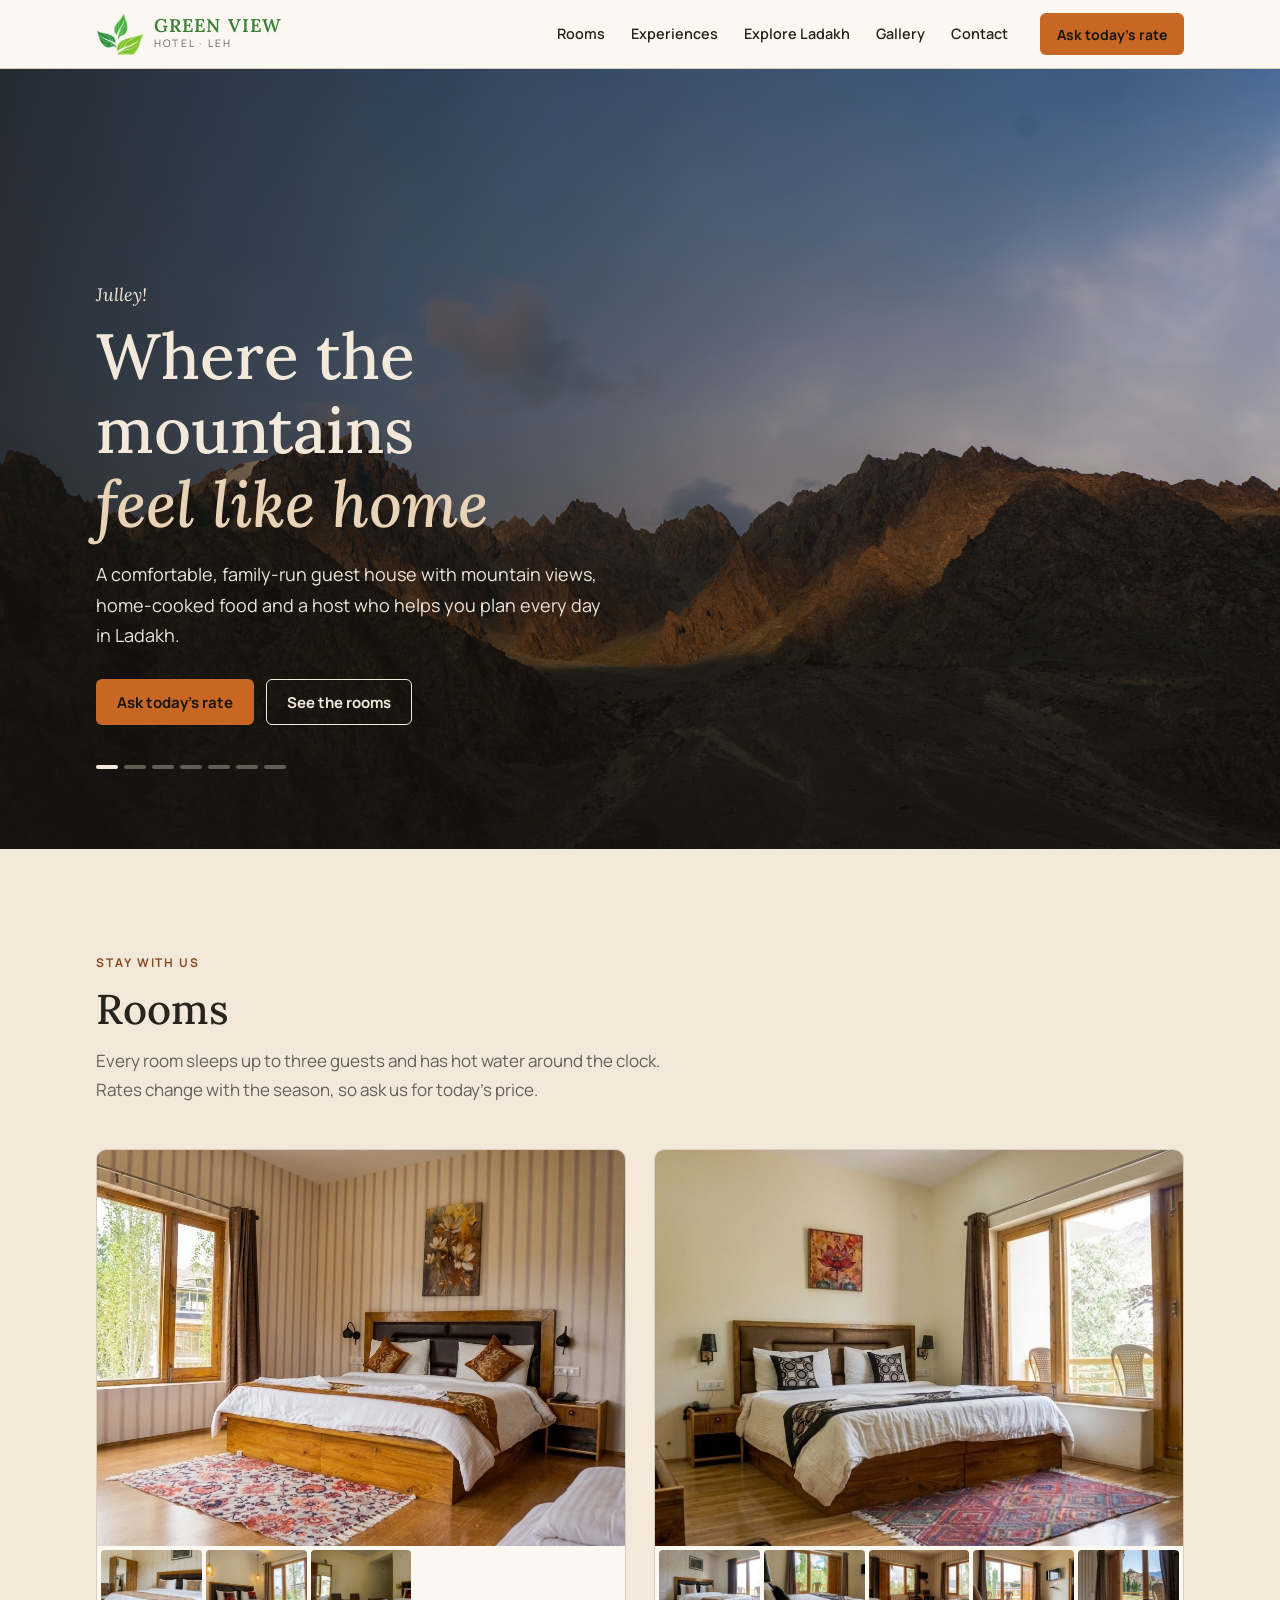
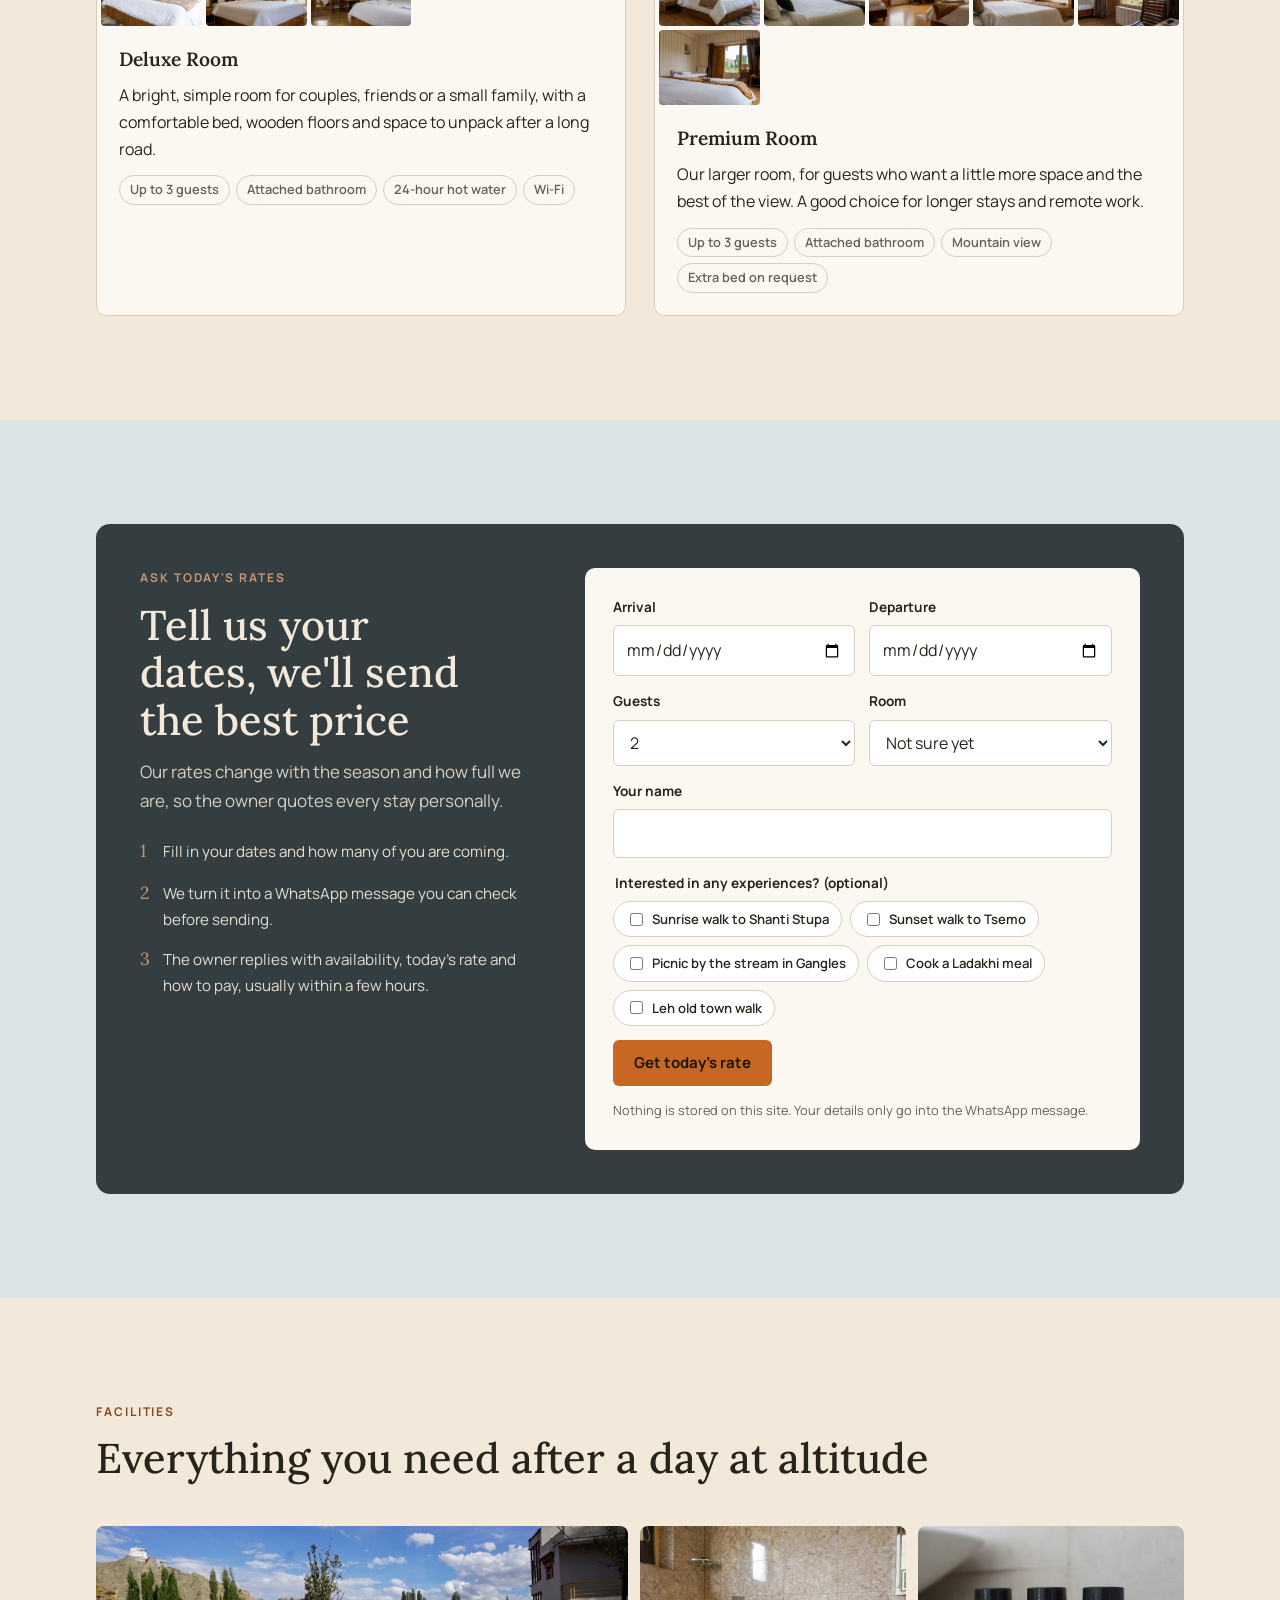
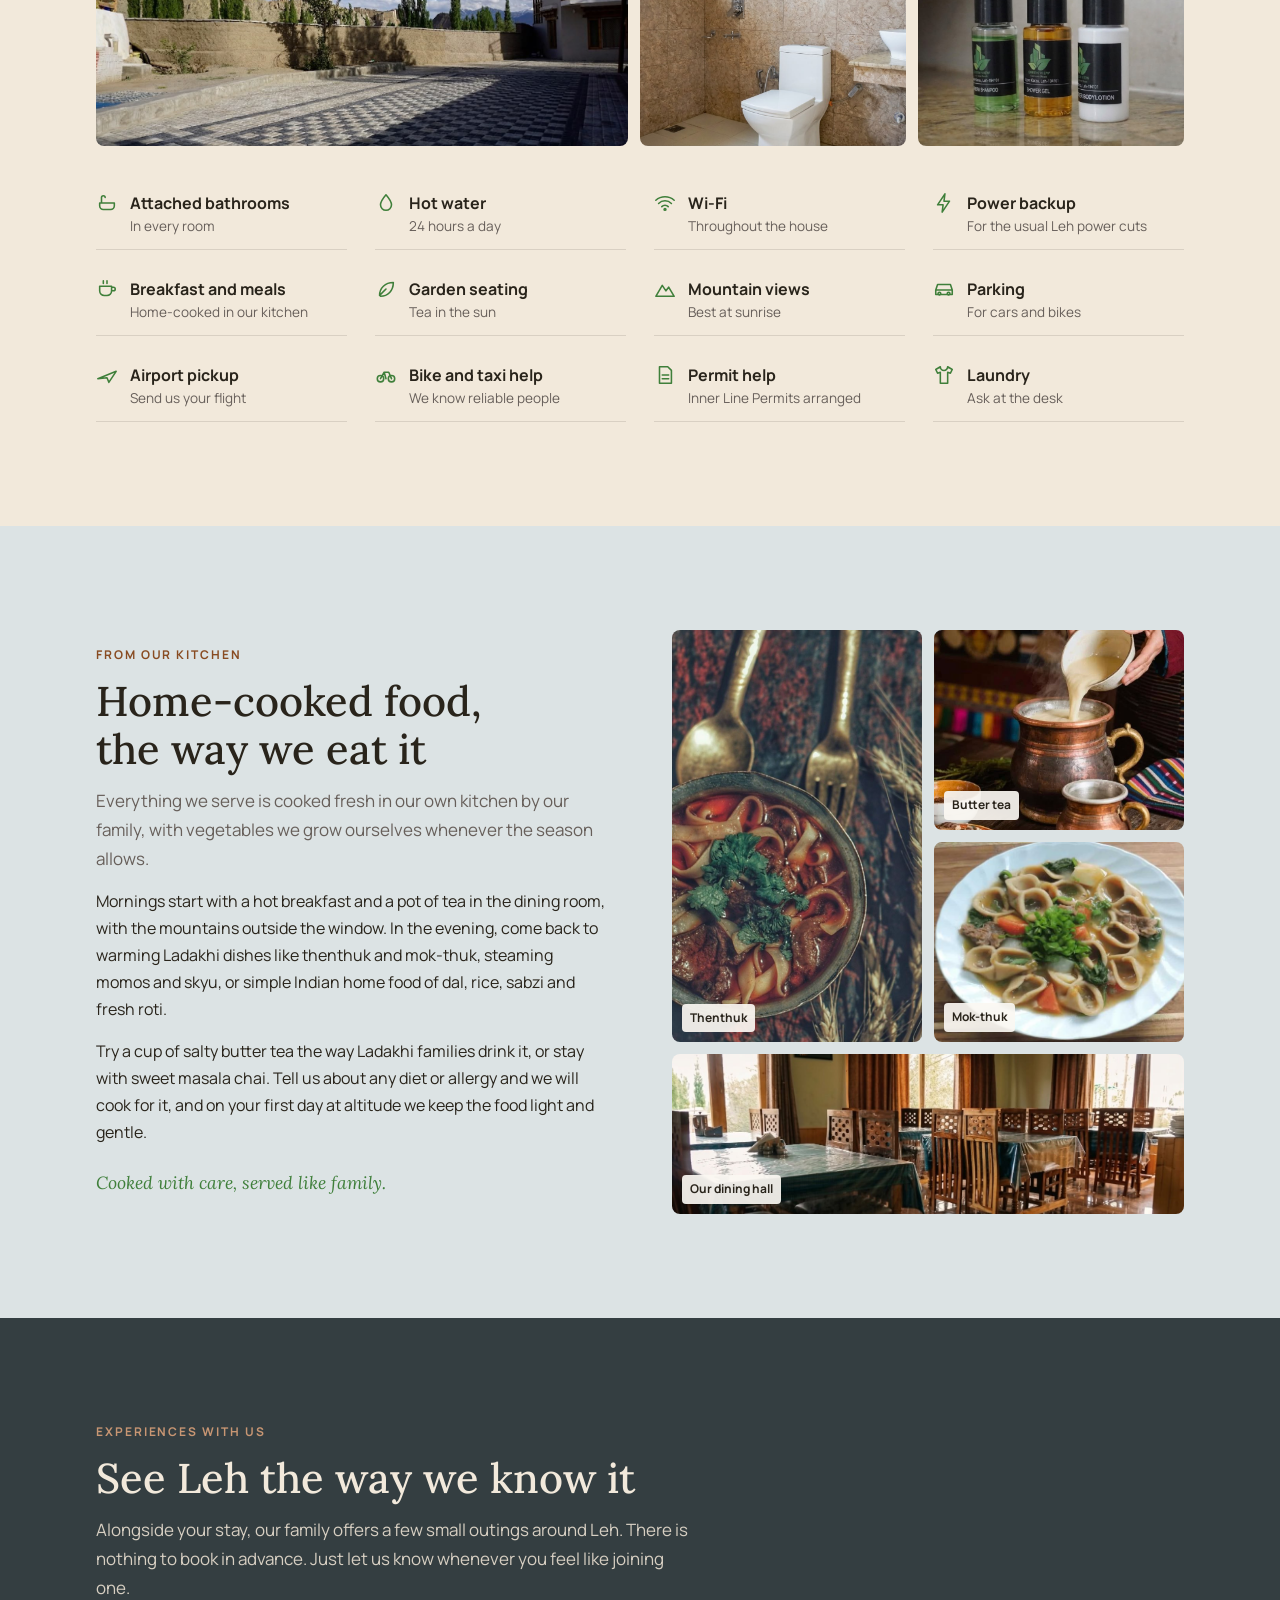
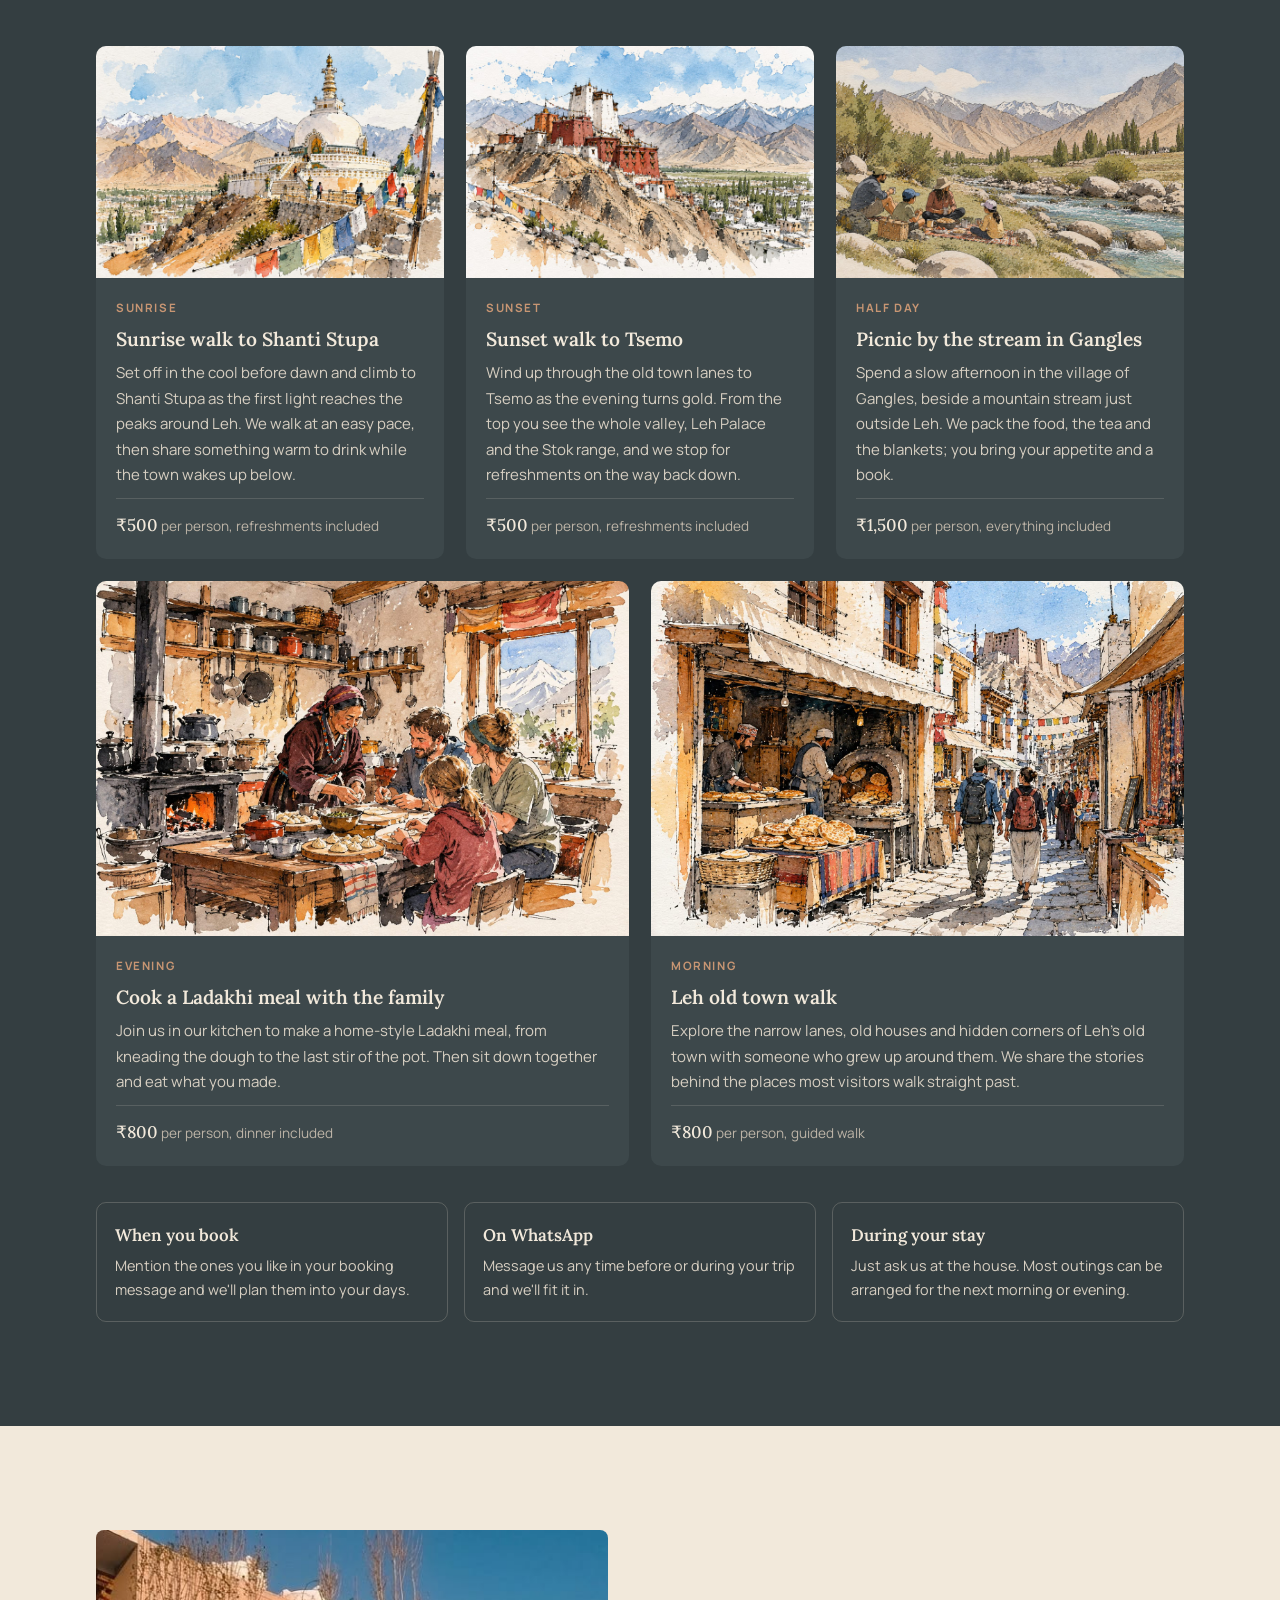
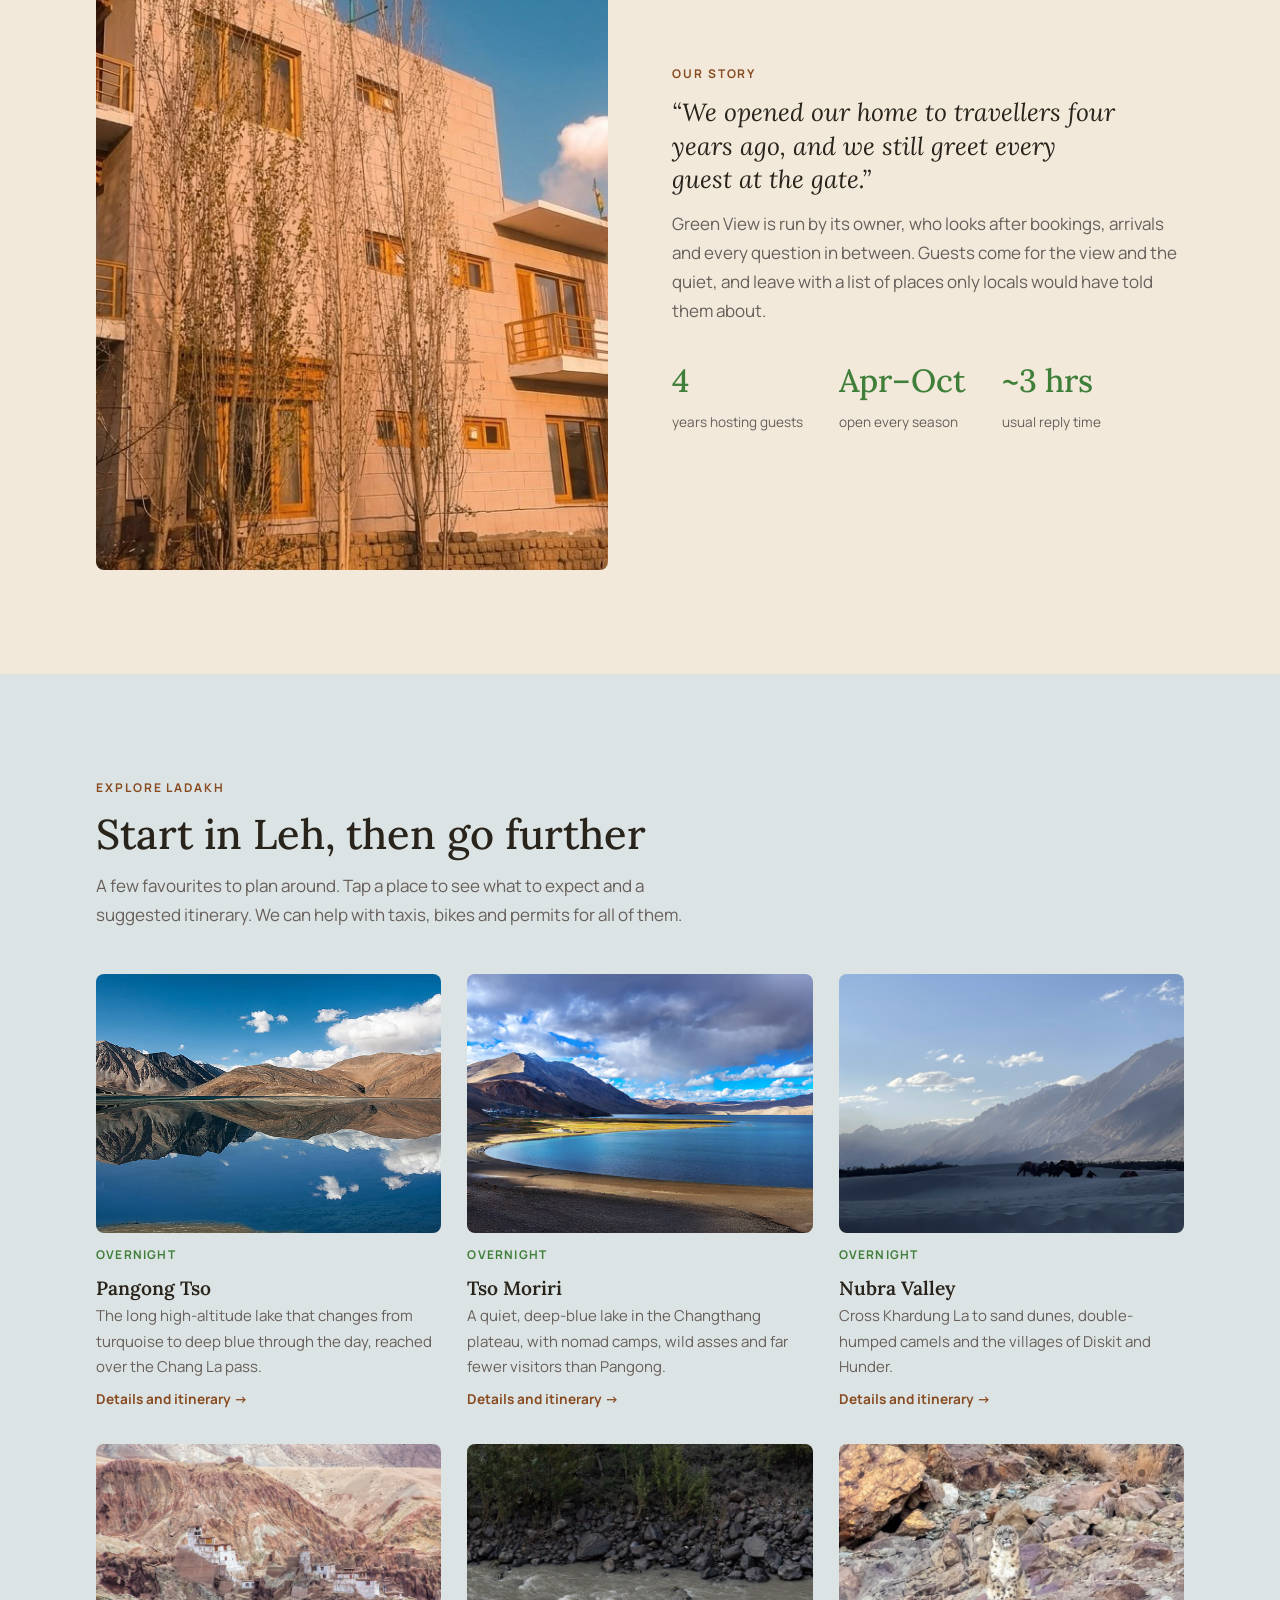
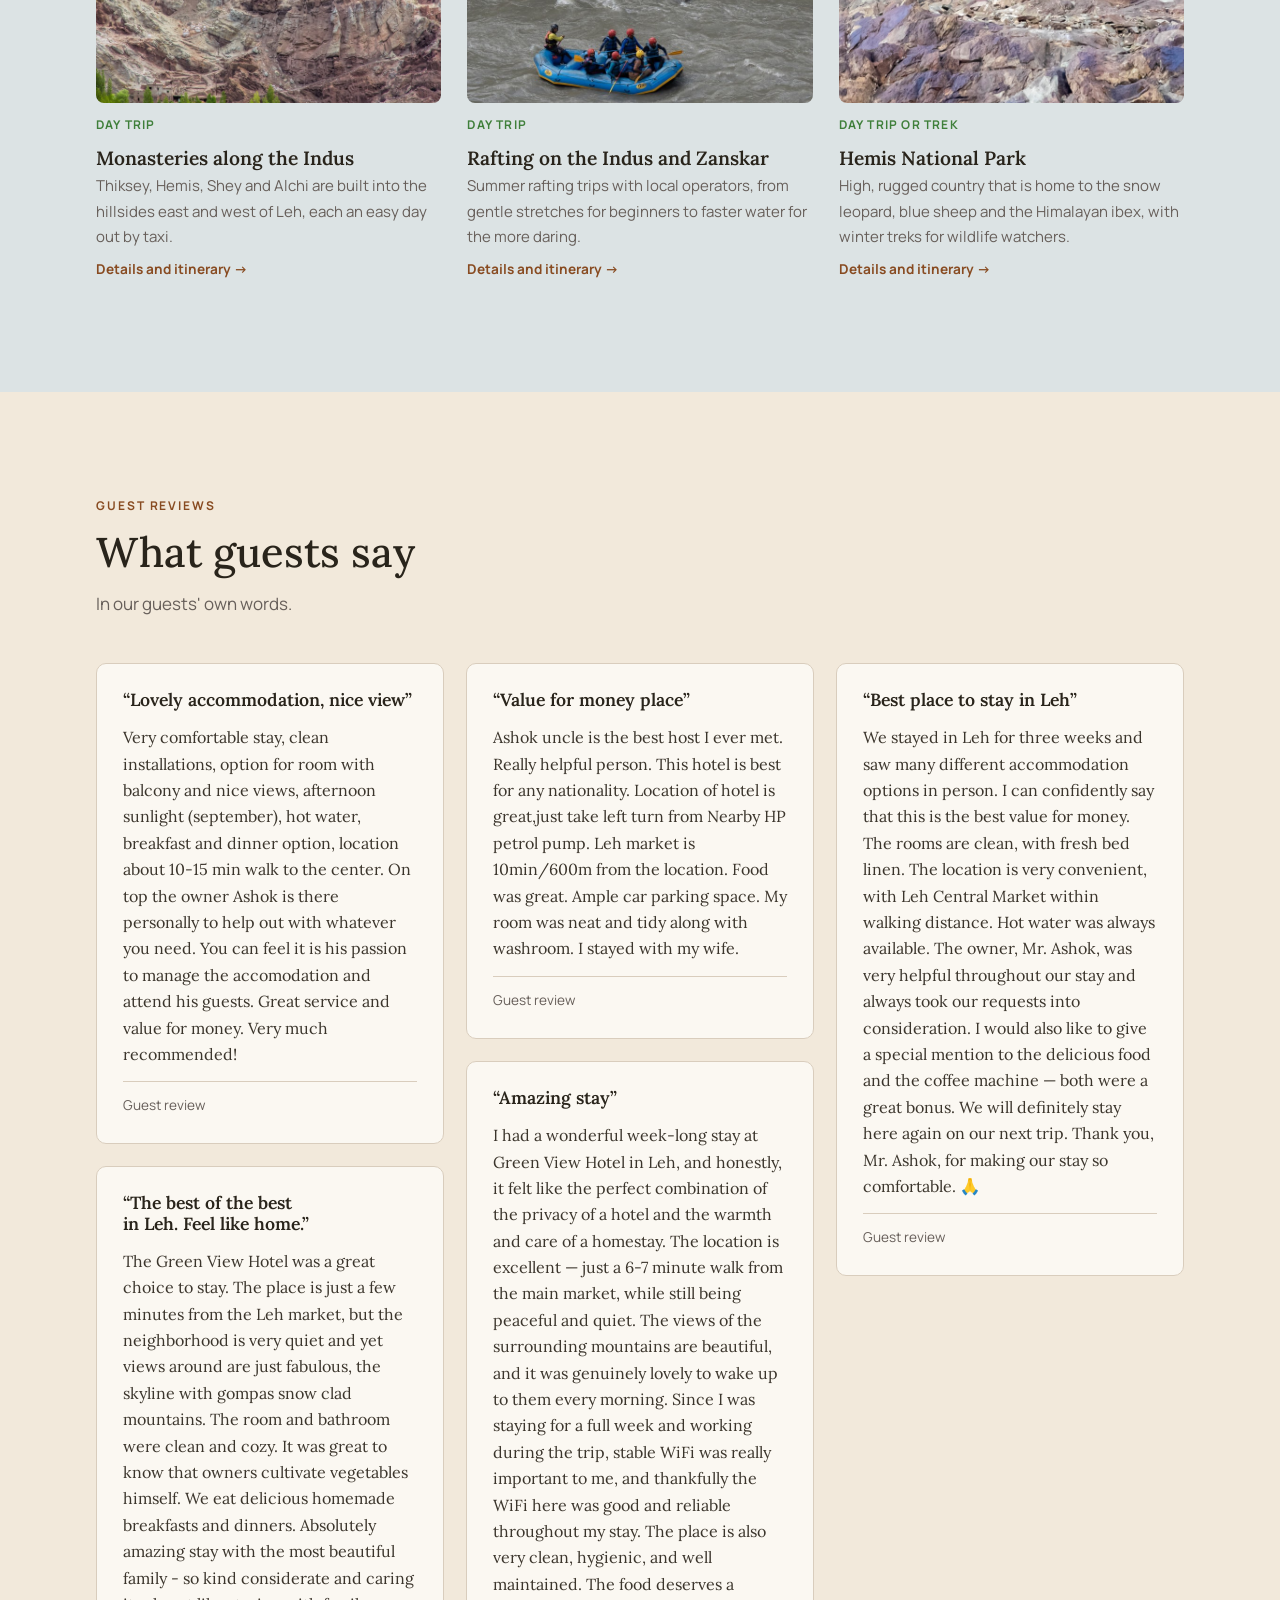
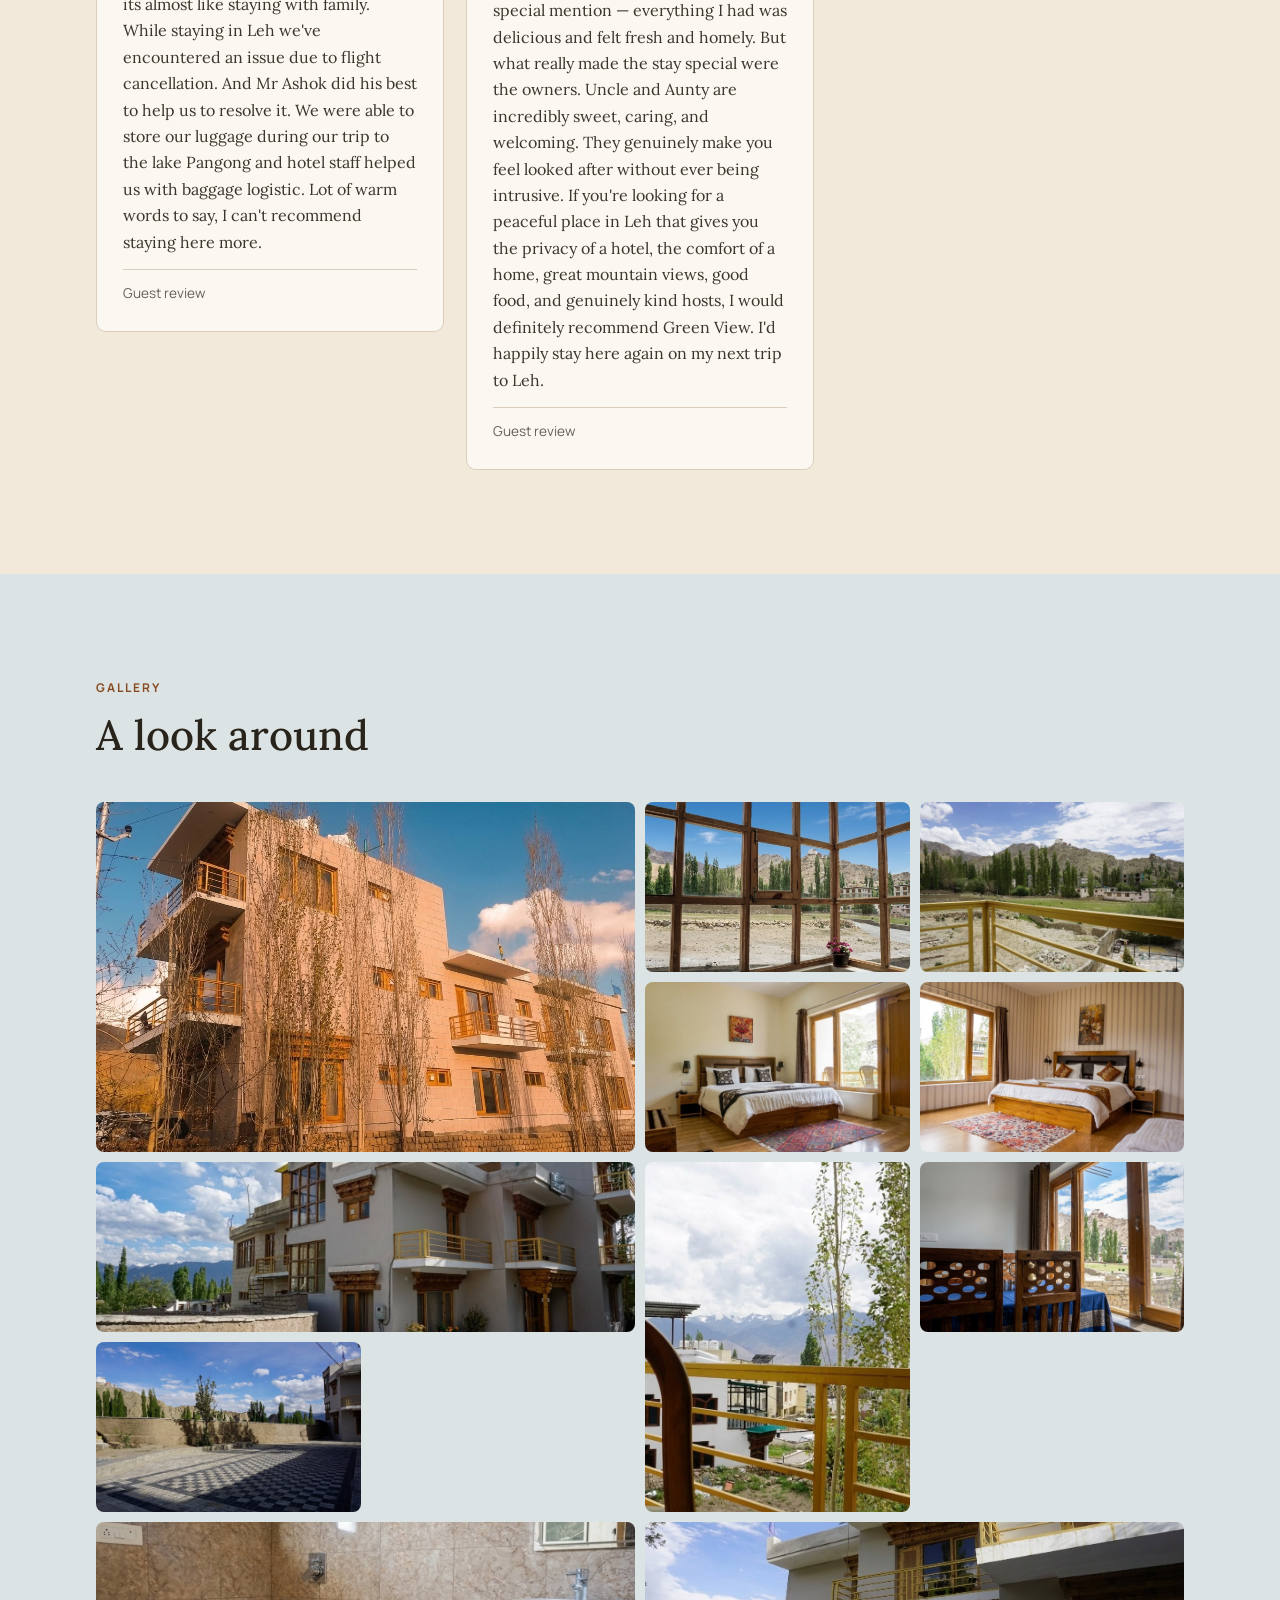
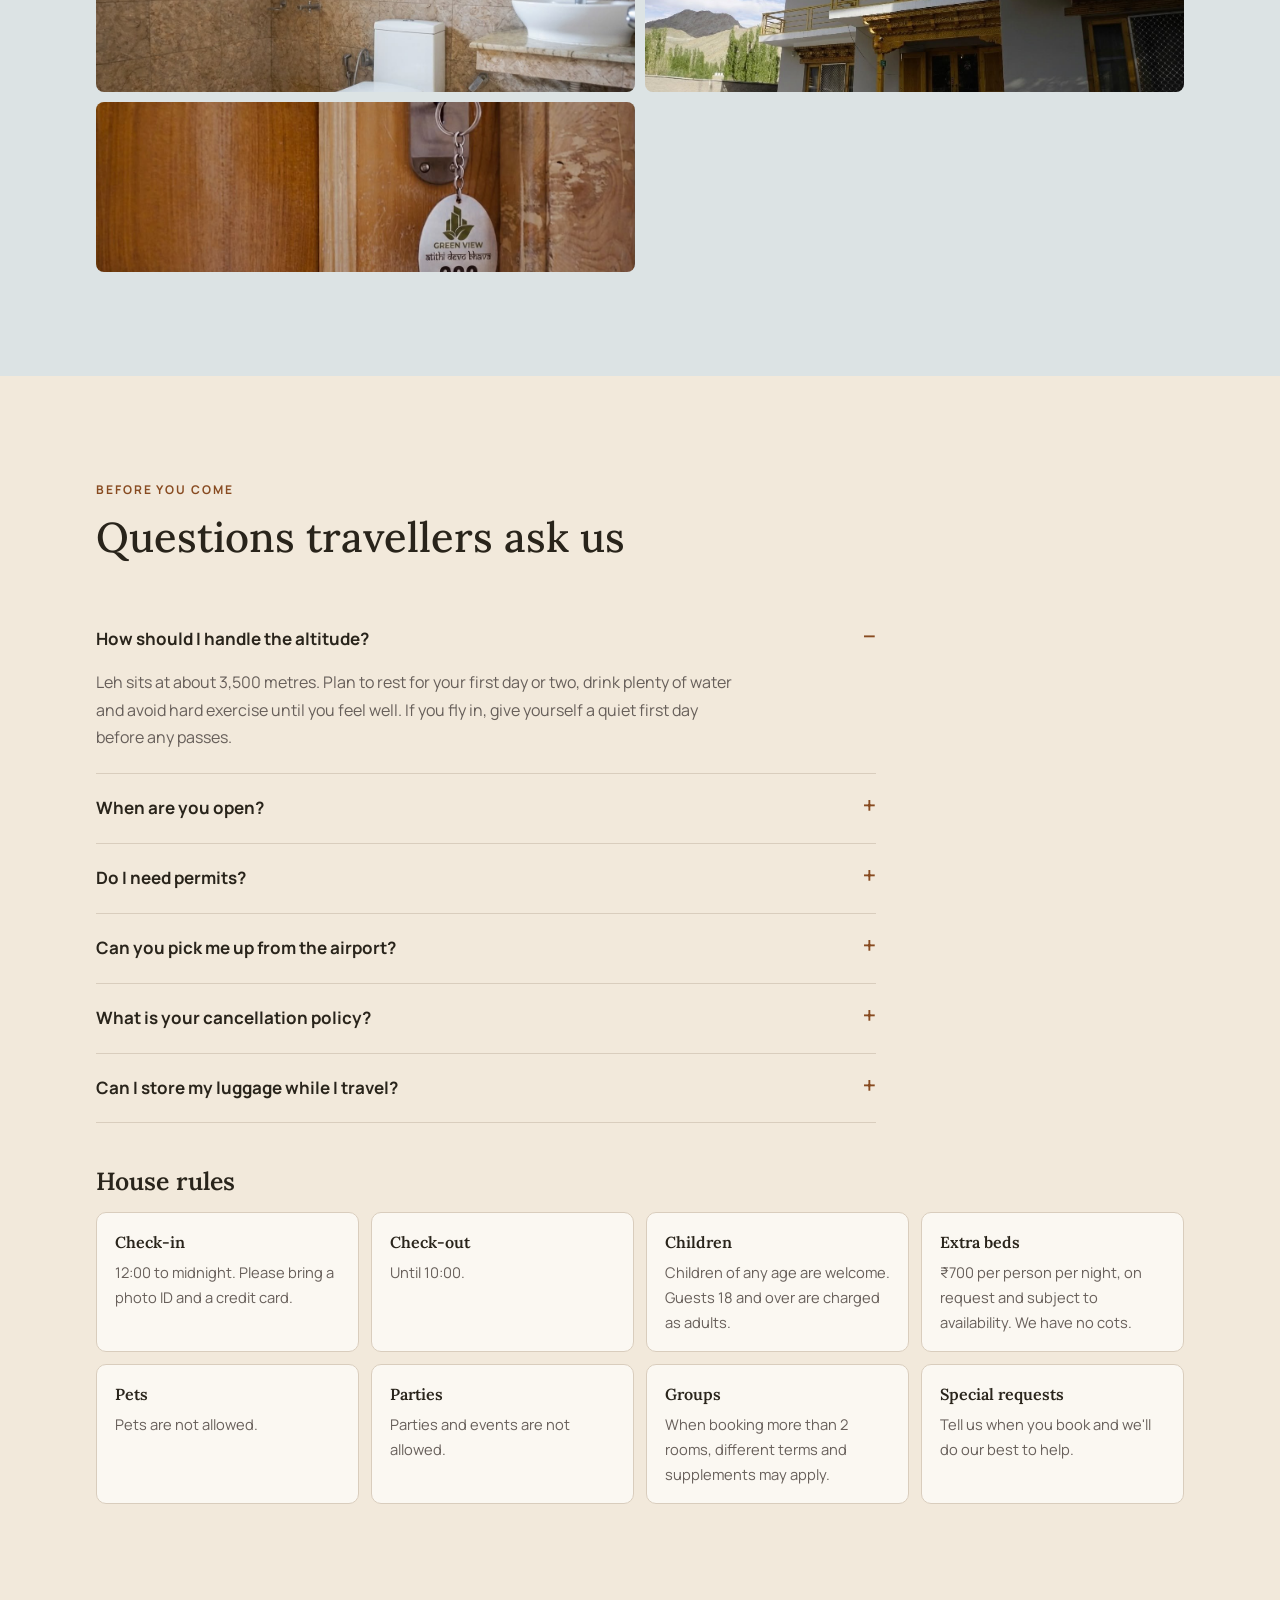
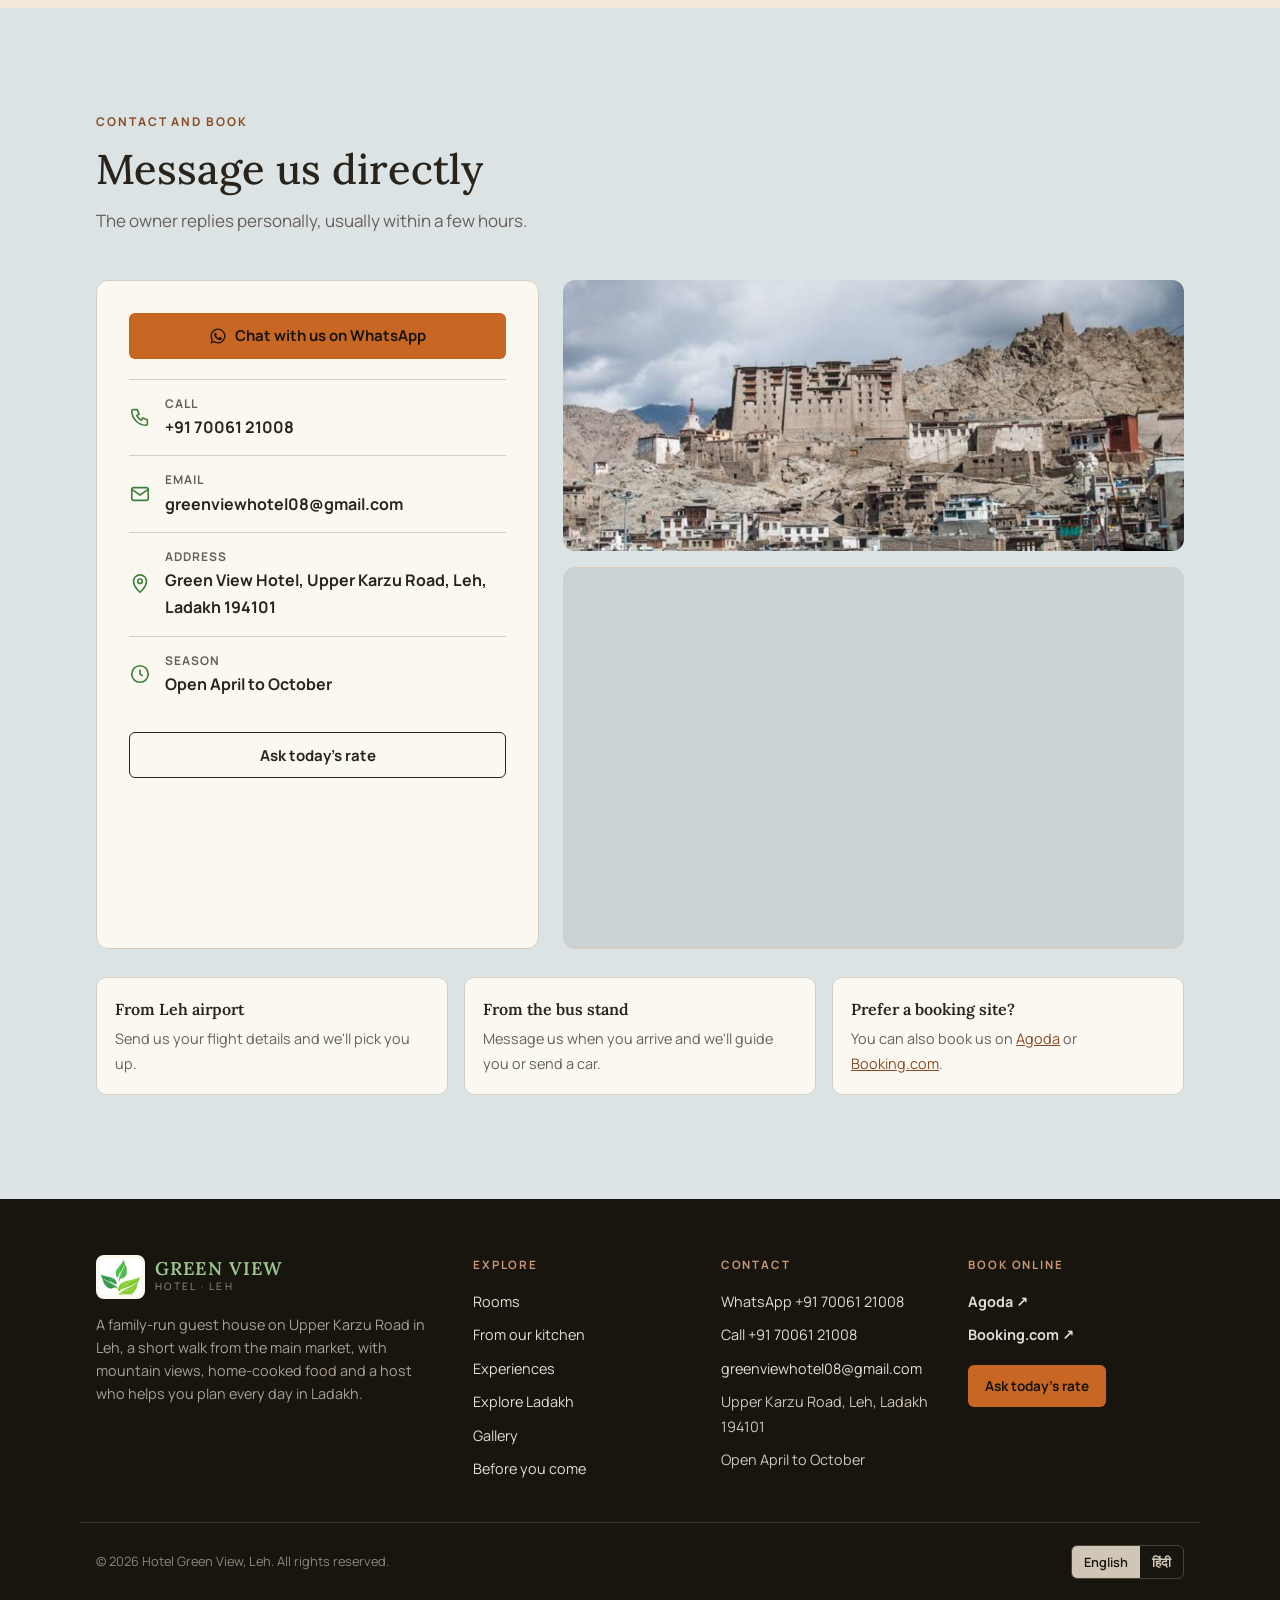
==== commit 70d53f66: "Add owner's content: caption, reviews, house rules, address, new room and lake photos Co-Authored-By" ====
--- a/index.html
+++ b/index.html
@@ -4,14 +4,23 @@
 <meta charset="utf-8">
 <meta name="viewport" content="width=device-width,initial-scale=1">
 <title>Hotel Green View, Leh</title>
-<meta name="description" content="Hotel Green View, a family-run guest house in Upper Karzoo, Leh, Ladakh. Deluxe and Premium rooms, mountain views, home-cooked Ladakhi food and host-led experiences. Ask us directly on WhatsApp.">
+<meta name="description" content="Hotel Green View, a family-run guest house on Upper Karzu Road, Leh, Ladakh. Deluxe and Premium rooms, mountain views, home-cooked Ladakhi food and host-led experiences. Ask us directly on WhatsApp.">
 <link rel="icon" href="assets/images/logo_images/logo-mark.png">
+<meta name="theme-color" content="#343E41">
+<meta property="og:type" content="website">
+<meta property="og:title" content="Hotel Green View, Leh">
+<meta property="og:description" content="A family-run guest house on Upper Karzu Road, Leh, a short walk from the main market, with mountain views, home-cooked food and host-led experiences.">
+<meta property="og:image" content="assets/images/gallery_images/1.jpg">
+<script type="application/ld+json">
+{"@context":"https://schema.org","@type":"Hotel","name":"Hotel Green View","description":"A family-run guest house on Upper Karzu Road, Leh, Ladakh, with mountain views, home-cooked food and host-led experiences.","address":{"@type":"PostalAddress","streetAddress":"Upper Karzu Road","addressLocality":"Leh","addressRegion":"Ladakh","postalCode":"194101","addressCountry":"IN"},"geo":{"@type":"GeoCoordinates","latitude":34.17046,"longitude":77.57462},"telephone":"+91-7006121008","email":"greenviewhotel08@gmail.com","image":"assets/images/gallery_images/1.jpg","sameAs":["https://www.agoda.com/it-it/green-view-residency/hotel/leh-in.html","https://www.booking.com/Share-Jrj0kc8"]}
+</script>
 <link rel="preconnect" href="https://fonts.googleapis.com">
 <link rel="preconnect" href="https://fonts.gstatic.com" crossorigin>
 <link rel="stylesheet" href="https://fonts.googleapis.com/css2?family=Lora:ital,wght@0,400..600;1,400..600&family=Manrope:wght@400..700&display=swap">
 <link rel="stylesheet" href="assets/css/style.css">
 </head>
 <body>
+<a class="skip" href="#rooms">Skip to content</a>
 
 <header class="top">
   <div class="wrap">
@@ -39,7 +48,7 @@
   <div class="slides" id="slides" aria-hidden="true"></div>
   <div class="wrap">
     <p class="julley">Julley!</p>
-    <h1 data-i18n="hero_h">Your <em>green corner</em> in Leh</h1>
+    <h1 data-i18n="hero_h">Where the mountains <em>feel like home</em></h1>
     <p data-i18n="hero_p">A comfortable, family-run guest house with mountain views, home-cooked food and a host who helps you plan every day in Ladakh.</p>
     <div class="actions">
       <a class="btn book" href="#rates" data-i18n="ask_rate">Ask today's rate</a>
@@ -59,8 +68,8 @@
     </div>
     <div class="rooms">
       <article class="room rise">
-        <figure class="ph"><img src="assets/images/rooms_images/2.jpg" alt="Deluxe room with a double bed and large windows" loading="lazy"></figure>
-        <div class="thumbs"><img src="assets/images/rooms_images/1.jpg" alt="" loading="lazy"><img src="assets/images/rooms_images/3.jpg" alt="" loading="lazy"><img src="assets/images/rooms_images/13.jpg" alt="" loading="lazy"></div>
+        <figure class="ph zoom"><img src="assets/images/rooms_images/2%20delux%20main%20pic.jpg" alt="Deluxe room with a double bed and large windows" loading="lazy"></figure>
+        <div class="thumbs"><img src="assets/images/rooms_images/3%20delux.jpg" alt="Deluxe room" loading="lazy"><img src="assets/images/rooms_images/5%20delux.jpg" alt="Deluxe room" loading="lazy"><img src="assets/images/rooms_images/10%20delux.jpg" alt="Deluxe room" loading="lazy"></div>
         <div class="body">
           <h3>Deluxe Room</h3>
           <p>A bright, simple room for couples, friends or a small family, with a comfortable bed, wooden floors and space to unpack after a long road.</p>
@@ -68,12 +77,12 @@
         </div>
       </article>
       <article class="room rise">
-        <figure class="ph"><img src="assets/images/rooms_images/6.jpg" alt="Premium room with a sitting area and a view of the mountains" loading="lazy"></figure>
-        <div class="thumbs"><img src="assets/images/rooms_images/7.jpg" alt="" loading="lazy"><img src="assets/images/rooms_images/8.jpg" alt="" loading="lazy"><img src="assets/images/rooms_images/12.jpg" alt="" loading="lazy"></div>
+        <figure class="ph zoom"><img src="assets/images/rooms_images/1%20premium%20main%20pic.jpg" alt="Premium room with a double bed and a patterned rug" loading="lazy"></figure>
+        <div class="thumbs"><img src="assets/images/rooms_images/4%20premium.jpg" alt="Premium room" loading="lazy"><img src="assets/images/rooms_images/7%20premium.jpg" alt="Premium room" loading="lazy"><img src="assets/images/rooms_images/8%20premium.jpg" alt="Premium room" loading="lazy"><img src="assets/images/rooms_images/9%20premium.jpg" alt="Premium room" loading="lazy"><img src="assets/images/rooms_images/12%20premium.jpg" alt="Premium room" loading="lazy"><img src="assets/images/rooms_images/14%20premium.jpg" alt="Premium room" loading="lazy"></div>
         <div class="body">
           <h3>Premium Room</h3>
           <p>Our larger room, for guests who want a little more space and the best of the view. A good choice for longer stays and remote work.</p>
-          <ul><li>Up to 3 guests</li><li>Attached bathroom</li><li>Mountain view</li><li>Sitting area</li></ul>
+          <ul><li>Up to 3 guests</li><li>Attached bathroom</li><li>Mountain view</li><li>Extra bed on request</li></ul>
         </div>
       </article>
     </div>
@@ -133,7 +142,7 @@
     <div class="kitchen-text rise">
       <p class="eyebrow" data-i18n="food_eb">From our kitchen</p>
       <h2 data-i18n="food_h">Home-cooked food, the way we eat it</h2>
-      <p class="lede">Everything we serve is cooked fresh in our own kitchen by our family, with vegetables from local farms whenever the season allows.</p>
+      <p class="lede">Everything we serve is cooked fresh in our own kitchen by our family, with vegetables we grow ourselves whenever the season allows.</p>
       <p>Mornings start with a hot breakfast and a pot of tea in the dining room, with the mountains outside the window. In the evening, come back to warming Ladakhi dishes like thenthuk and mok-thuk, steaming momos and skyu, or simple Indian home food of dal, rice, sabzi and fresh roti.</p>
       <p>Try a cup of salty butter tea the way Ladakhi families drink it, or stay with sweet masala chai. Tell us about any diet or allergy and we will cook for it, and on your first day at altitude we keep the food light and gentle.</p>
       <p class="sign">Cooked with care, served like family.</p>
@@ -213,7 +222,7 @@
     <div class="head rise">
       <p class="eyebrow" data-i18n="rev_eb">Guest reviews</p>
       <h2 data-i18n="rev_h">What guests say</h2>
-      <p class="lede">Sample text for now. These will be replaced with real reviews from Google and Agoda, each linked to the original.</p>
+      <p class="lede">In our guests' own words.</p>
     </div>
     <div class="reviews" id="reviewList"></div>
   </div>
@@ -242,8 +251,19 @@
       <details><summary>When are you open?</summary><p>We welcome guests from April to October, which is the main travel season in Ladakh.</p></details>
       <details><summary>Do I need permits?</summary><p>Leh town needs no permit, but places like Nubra Valley and Pangong Tso do. Tell us your plans and we'll help you arrange them.</p></details>
       <details><summary>Can you pick me up from the airport?</summary><p>Yes. Send us your flight details on WhatsApp and we'll arrange a pickup.</p></details>
-      <details><summary>What are the check-in and check-out times?</summary><p>To be confirmed by the owner.</p></details>
-      <details><summary>What is your cancellation policy?</summary><p>To be confirmed by the owner. House rules will be listed here too.</p></details>
+      <details><summary>What is your cancellation policy?</summary><p>It depends on the room and how you book. If you book with us directly, ask us on WhatsApp and we'll explain the terms for your dates. On Booking.com or Agoda, the conditions are shown with each room option.</p></details>
+      <details><summary>Can I store my luggage while I travel?</summary><p>Yes. Leave your bags with us while you go to Nubra, Pangong or Tso Moriri, and pick them up when you're back.</p></details>
+    </div>
+    <h3 class="rules-h rise">House rules</h3>
+    <div class="rules rise">
+      <div><b>Check-in</b><p>12:00 to midnight. Please bring a photo ID and a credit card.</p></div>
+      <div><b>Check-out</b><p>Until 10:00.</p></div>
+      <div><b>Children</b><p>Children of any age are welcome. Guests 18 and over are charged as adults.</p></div>
+      <div><b>Extra beds</b><p>₹700 per person per night, on request and subject to availability. We have no cots.</p></div>
+      <div><b>Pets</b><p>Pets are not allowed.</p></div>
+      <div><b>Parties</b><p>Parties and events are not allowed.</p></div>
+      <div><b>Groups</b><p>When booking more than 2 rooms, different terms and supplements may apply.</p></div>
+      <div><b>Special requests</b><p>Tell us when you book and we'll do our best to help.</p></div>
     </div>
   </div>
 </section>
@@ -265,13 +285,16 @@
         <ul class="ways">
           <li><svg viewBox="0 0 24 24" fill="none" stroke="currentColor" stroke-width="1.8" aria-hidden="true"><path d="M5 4h4l2 5-2.5 1.5a11 11 0 0 0 5 5L15 13l5 2v4a2 2 0 0 1-2 2A16 16 0 0 1 3 6a2 2 0 0 1 2-2"/></svg><div><b>Call</b><a href="tel:+917006121008">+91 70061 21008</a></div></li>
           <li><svg viewBox="0 0 24 24" fill="none" stroke="currentColor" stroke-width="1.8" aria-hidden="true"><rect x="3" y="5" width="18" height="14" rx="2"/><path d="m3 7 9 6 9-6"/></svg><div><b>Email</b><a href="mailto:greenviewhotel08@gmail.com">greenviewhotel08@gmail.com</a></div></li>
-          <li><svg viewBox="0 0 24 24" fill="none" stroke="currentColor" stroke-width="1.8" aria-hidden="true"><path d="M12 21s-7-6.2-7-12a7 7 0 0 1 14 0c0 5.8-7 12-7 12z"/><circle cx="12" cy="9" r="2.5"/></svg><div><b>Address</b><span>Upper Karzoo, Leh, Ladakh</span></div></li>
+          <li><svg viewBox="0 0 24 24" fill="none" stroke="currentColor" stroke-width="1.8" aria-hidden="true"><path d="M12 21s-7-6.2-7-12a7 7 0 0 1 14 0c0 5.8-7 12-7 12z"/><circle cx="12" cy="9" r="2.5"/></svg><div><b>Address</b><span>Green View Hotel, Upper Karzu Road, Leh, Ladakh 194101</span></div></li>
           <li><svg viewBox="0 0 24 24" fill="none" stroke="currentColor" stroke-width="1.8" aria-hidden="true"><circle cx="12" cy="12" r="9"/><path d="M12 7v5l3 2"/></svg><div><b>Season</b><span>Open April to October</span></div></li>
         </ul>
         <a class="btn line" href="#rates">Ask today's rate</a>
       </div>
+      <div class="contact-side">
+      <figure class="ph contact-photo rise"><img src="assets/images/exploreLadakh_images/1.jpg" alt="Leh Palace above the old town" loading="lazy"></figure>
       <div class="map rise">
         <iframe src="https://www.google.com/maps/embed?pb=!1m18!1m12!1m3!1d7685.27335294821!2d77.57462239419449!3d34.17046004245051!2m3!1f0!2f0!3f0!3m2!1i1024!2i768!4f13.1!3m3!1m2!1s0x38fdeb1154e09b9f%3A0x8c424b44feabd1a5!2sGreen%20View%20Hotel!5e1!3m2!1sen!2sin!4v1792501269524!5m2!1sen!2sin" allowfullscreen loading="lazy" referrerpolicy="strict-origin-when-cross-origin" title="Map showing Hotel Green View in Leh"></iframe>
+      </div>
       </div>
     </div>
     <div class="arrive">
@@ -282,6 +305,13 @@
   </div>
 </section>
 </main>
+
+<dialog class="lightbox" id="lightbox" aria-label="Photo viewer">
+  <button class="lb-btn lb-close" type="button" id="lbClose" aria-label="Close">×</button>
+  <button class="lb-btn lb-prev" type="button" id="lbPrev" aria-label="Previous photo">‹</button>
+  <figure><img id="lbImg" alt=""><figcaption id="lbCap"></figcaption></figure>
+  <button class="lb-btn lb-next" type="button" id="lbNext" aria-label="Next photo">›</button>
+</dialog>
 
 <footer class="site">
   <div class="wrap foot-grid">
@@ -290,7 +320,7 @@
         <img src="assets/images/logo_images/logo-mark.png" alt="" width="48" height="42">
         <span><b>Green View</b><small>Hotel · Leh</small></span>
       </a>
-      <p>A family-run guest house in Upper Karzoo, Leh, with mountain views, home-cooked food and a host who helps you plan every day in Ladakh.</p>
+      <p>A family-run guest house on Upper Karzu Road in Leh, a short walk from the main market, with mountain views, home-cooked food and a host who helps you plan every day in Ladakh.</p>
     </div>
     <nav class="foot-col" aria-label="Footer">
       <h4>Explore</h4>
@@ -306,7 +336,7 @@
       <a href="https://wa.me/917006121008" target="_blank" rel="noopener">WhatsApp +91 70061 21008</a>
       <a href="tel:+917006121008">Call +91 70061 21008</a>
       <a href="mailto:greenviewhotel08@gmail.com">greenviewhotel08@gmail.com</a>
-      <span>Upper Karzoo, Leh, Ladakh</span>
+      <span>Upper Karzu Road, Leh, Ladakh 194101</span>
       <span>Open April to October</span>
     </div>
     <div class="foot-col">
--- a/assets/css/style.css
+++ b/assets/css/style.css
@@ -95,7 +95,7 @@
 .rooms{display:grid;grid-template-columns:repeat(2,minmax(0,1fr));gap:28px}
 .room{background:var(--paper);border:1px solid var(--line);border-radius:10px;overflow:hidden;display:flex;flex-direction:column}
 .room .ph{border-radius:0}
-.room .thumbs{display:grid;grid-template-columns:repeat(3,1fr);gap:4px;padding:4px 4px 0}
+.room .thumbs{display:grid;grid-template-columns:repeat(auto-fill,minmax(90px,1fr));gap:4px;padding:4px 4px 0}
 .room .thumbs img{width:100%;aspect-ratio:4/3;object-fit:cover;display:block;border-radius:4px}
 .room .body{padding:22px;display:flex;flex-direction:column;gap:12px;flex:1}
 .room ul{margin:0;padding:0;list-style:none;display:flex;flex-wrap:wrap;gap:6px}
@@ -188,15 +188,15 @@
 @media (max-width:540px){.places{grid-template-columns:1fr}}
 
 /* reviews */
-.reviews{display:grid;grid-template-columns:repeat(3,minmax(0,1fr));gap:22px}
-.review{background:var(--paper);border:1px solid var(--line);border-radius:10px;padding:26px;display:flex;flex-direction:column;gap:14px}
+.reviews{columns:3 300px;column-gap:22px}
+.review{break-inside:avoid;margin:0 0 22px;background:var(--paper);border:1px solid var(--line);border-radius:10px;padding:26px;display:flex;flex-direction:column;gap:14px}
 .review .stars{color:var(--flag);letter-spacing:2px}
 .review h3{font-size:1.1rem}
 .review p{font-family:var(--serif);font-size:1rem;line-height:1.65;color:#3B352C}
 .review footer{margin-top:auto;padding-top:12px;border-top:1px solid var(--line);font-size:.85rem;color:var(--muted)}
 .review footer b{color:var(--ink)}
 .sample{align-self:flex-start;font-size:.68rem;font-weight:700;letter-spacing:.1em;text-transform:uppercase;background:var(--ivory);color:var(--terracotta);padding:3px 8px;border-radius:4px}
-@media (max-width:900px){.reviews{grid-template-columns:1fr}}
+
 
 /* gallery */
 .gallery{display:grid;grid-template-columns:repeat(4,minmax(0,1fr));grid-auto-rows:170px;grid-auto-flow:dense;gap:10px}
@@ -282,3 +282,33 @@
 .pd-days b{display:block}
 .pd-days span{color:var(--muted);font-size:.92rem}
 .pd-tip{margin:20px 0;font-size:.9rem;background:var(--mist);border-radius:8px;padding:12px 14px}
+
+/* skip link */
+.skip{position:absolute;left:12px;top:-60px;z-index:100;background:var(--ink);color:var(--paper);padding:10px 14px;border-radius:6px;font-weight:700}
+.skip:focus{top:12px}
+
+/* photo viewer */
+.gallery img,.room img{cursor:zoom-in}
+.lightbox{width:100vw;height:100vh;max-width:none;max-height:none;margin:0;padding:0;border:0;background:rgba(18,16,12,.94);color:#F2E9DB}
+.lightbox[open]{display:flex;align-items:center;justify-content:center}
+.lightbox::backdrop{background:transparent}
+.lightbox figure{margin:0;max-width:min(1200px,calc(100vw - 120px));text-align:center}
+.lightbox img{max-width:100%;max-height:calc(100vh - 110px);border-radius:6px;display:block;margin:0 auto}
+.lightbox figcaption{margin-top:12px;font-size:.9rem;color:#CFC6B8}
+.lb-btn{position:absolute;border:0;background:rgba(242,233,219,.14);color:#F2E9DB;width:48px;height:48px;border-radius:50%;font-size:1.8rem;line-height:1;cursor:pointer}
+.lb-btn:hover{background:rgba(242,233,219,.28)}
+.lb-close{top:16px;right:16px}
+.lb-prev{left:16px;top:50%;transform:translateY(-50%)}
+.lb-next{right:16px;top:50%;transform:translateY(-50%)}
+@media (max-width:600px){.lightbox figure{max-width:100vw}.lb-prev,.lb-next{top:auto;bottom:20px;transform:none}}
+
+/* house rules */
+.rules-h{margin:44px 0 16px;font-size:var(--step-2)}
+.rules{display:grid;grid-template-columns:repeat(auto-fill,minmax(220px,1fr));gap:12px}
+.rules div{background:var(--paper);border:1px solid var(--line);border-radius:10px;padding:16px 18px}
+.rules b{display:block;font-family:var(--serif);font-weight:600;margin-bottom:4px}
+.rules p{color:var(--muted);font-size:.92rem}
+
+/* contact photo + map column */
+.contact-side{display:grid;gap:16px;grid-template-rows:auto 1fr}
+.contact-photo{aspect-ratio:16/7;border-radius:12px}
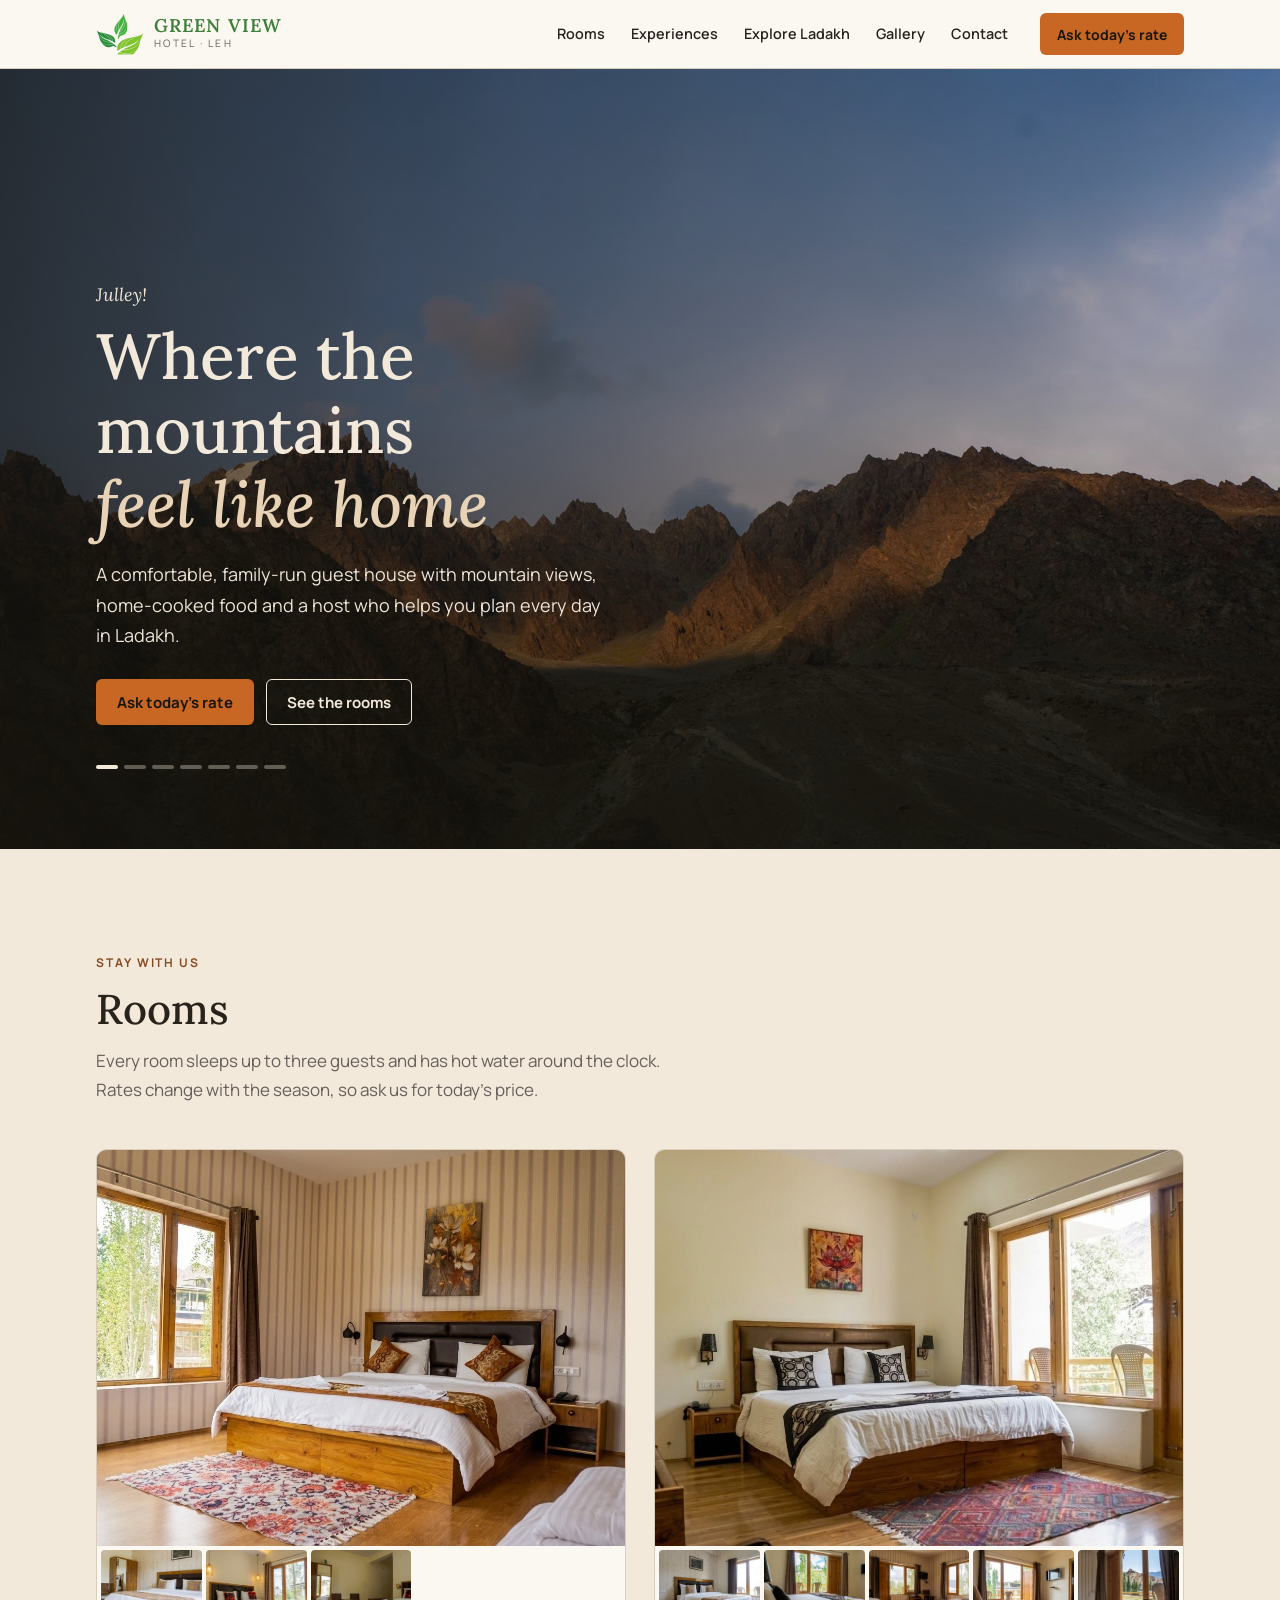
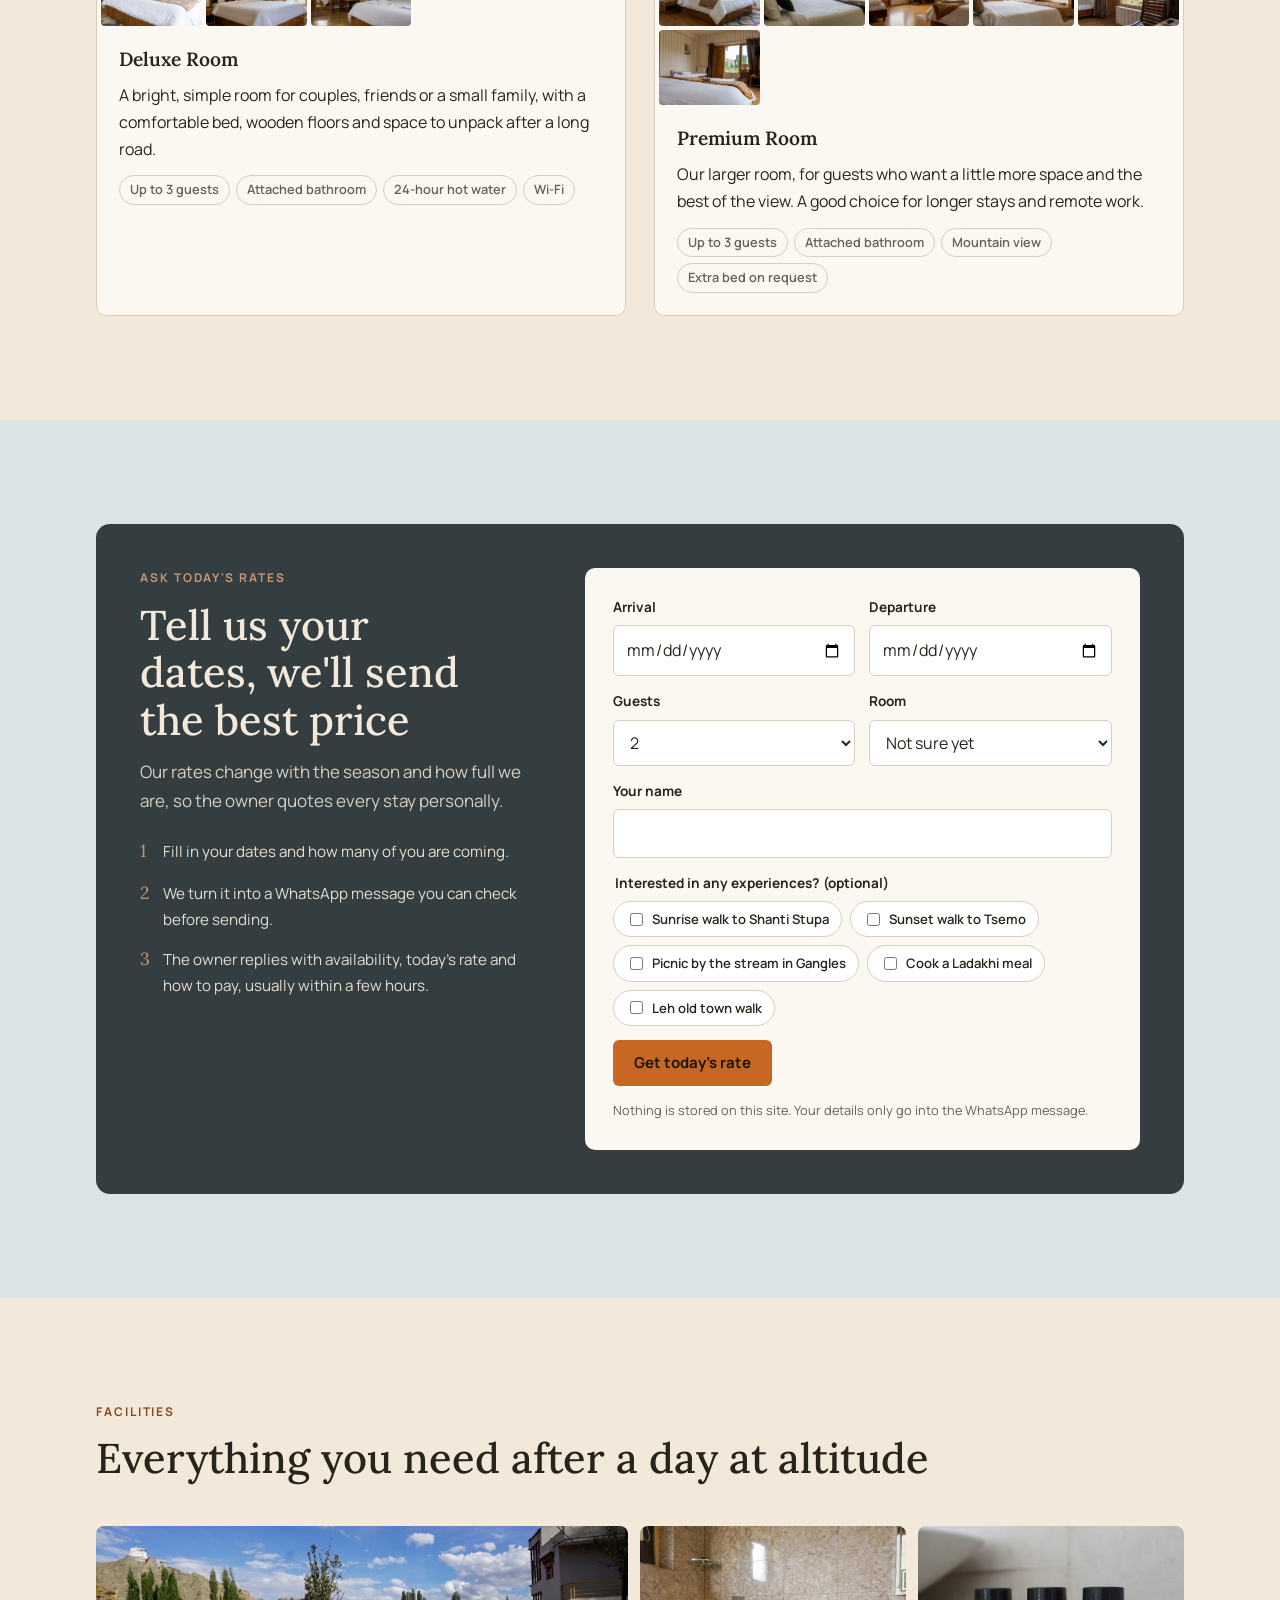
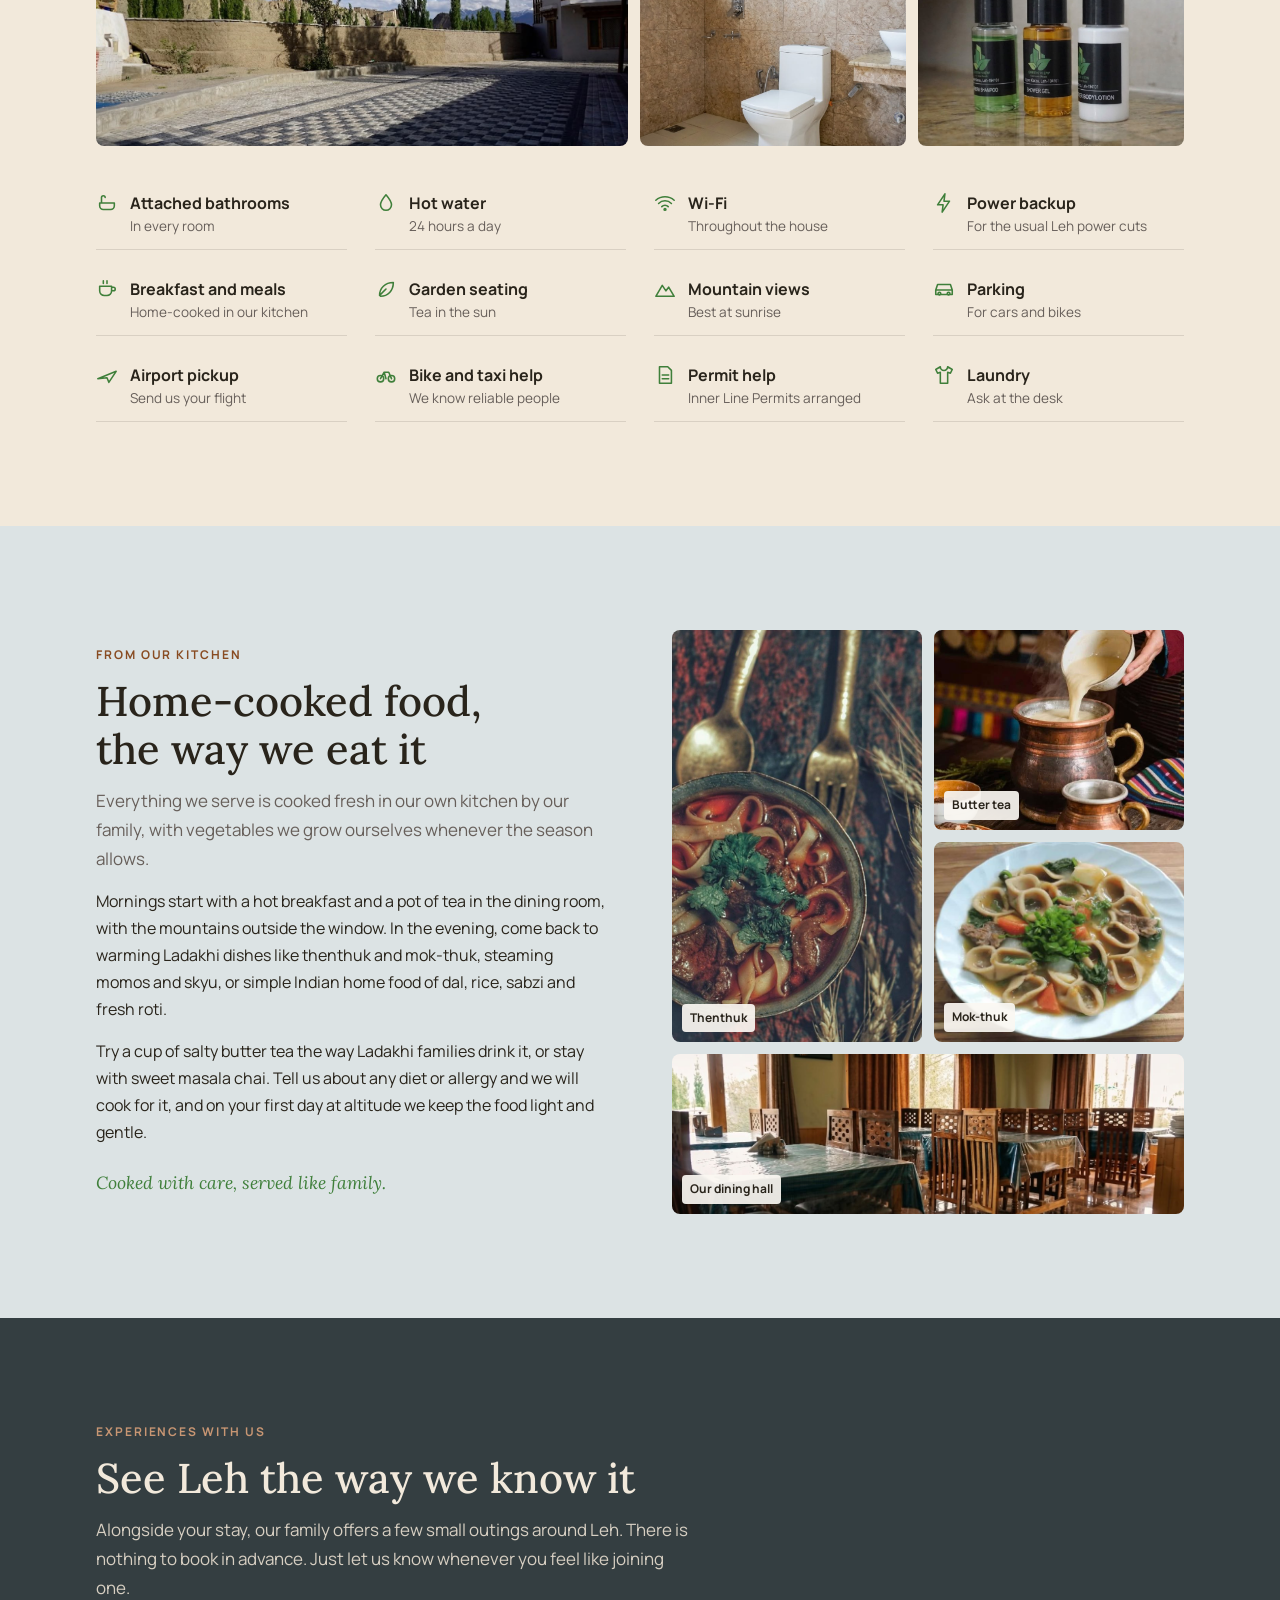
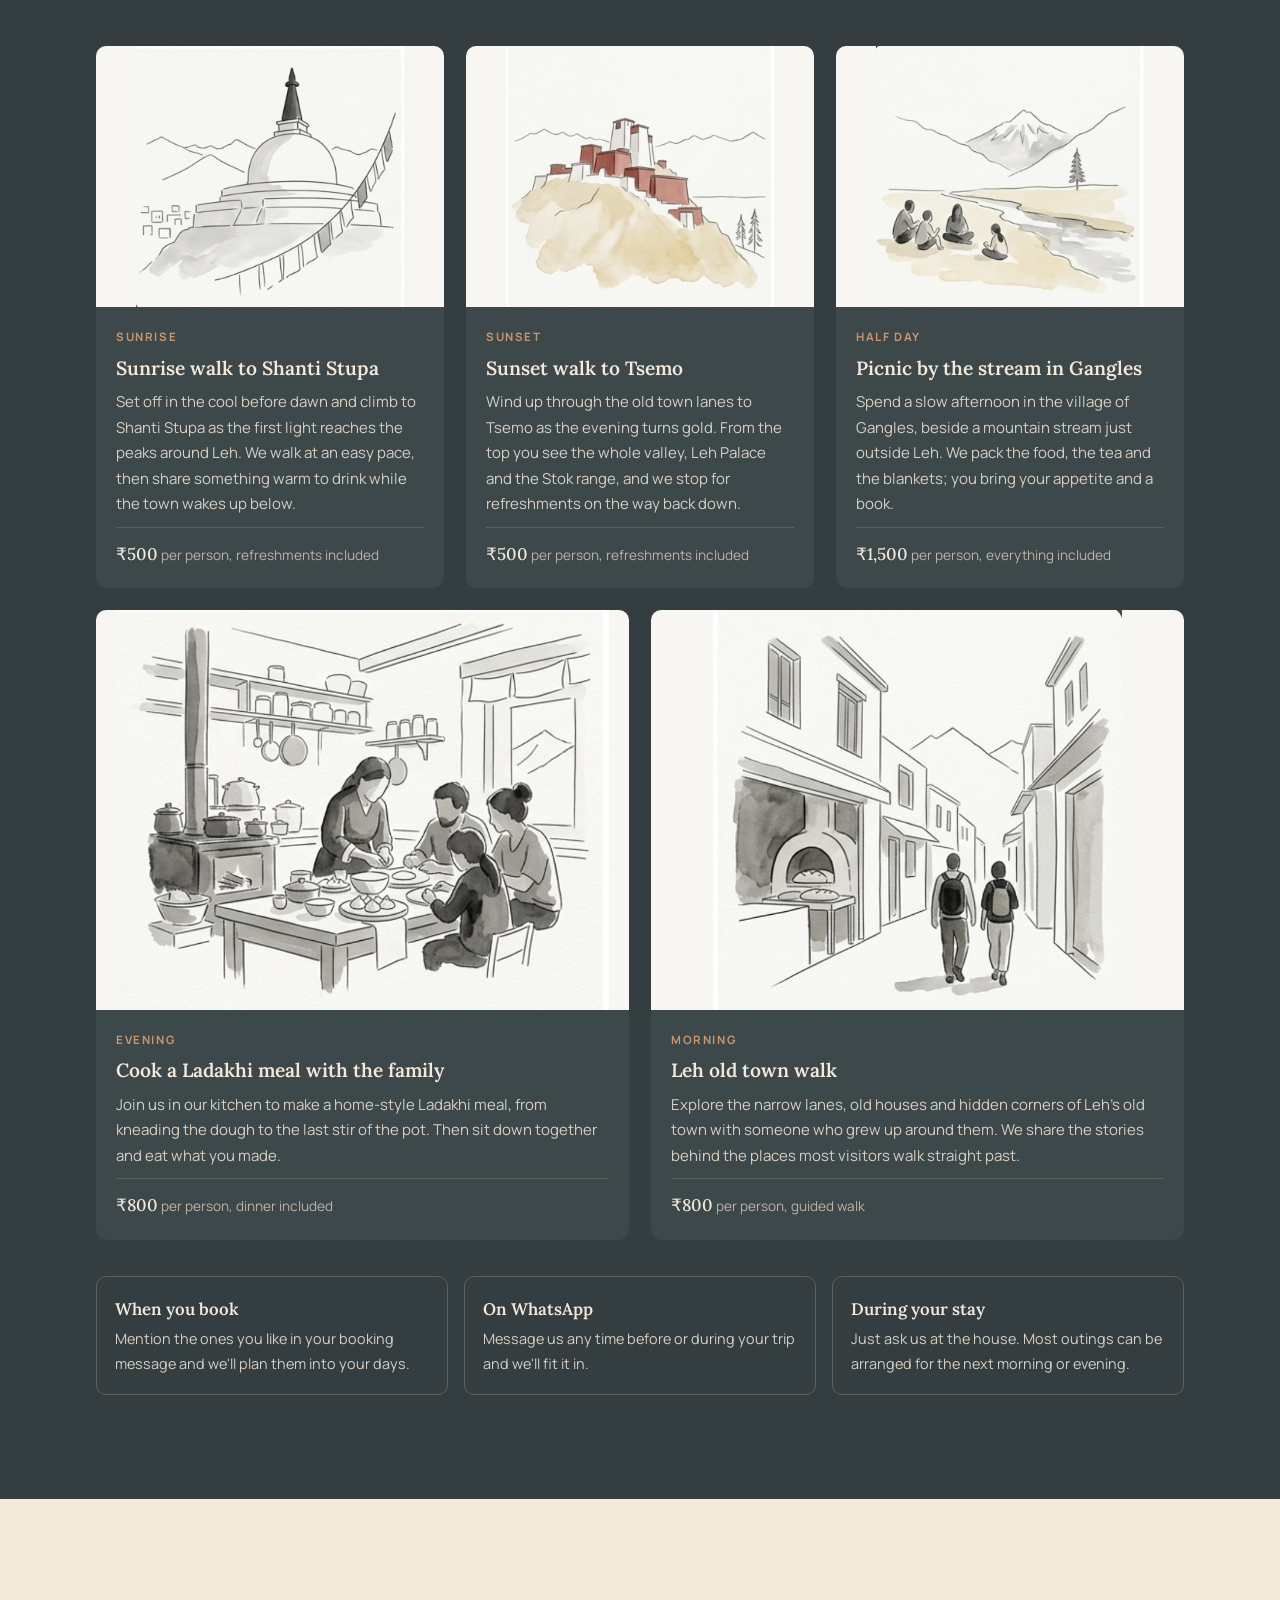
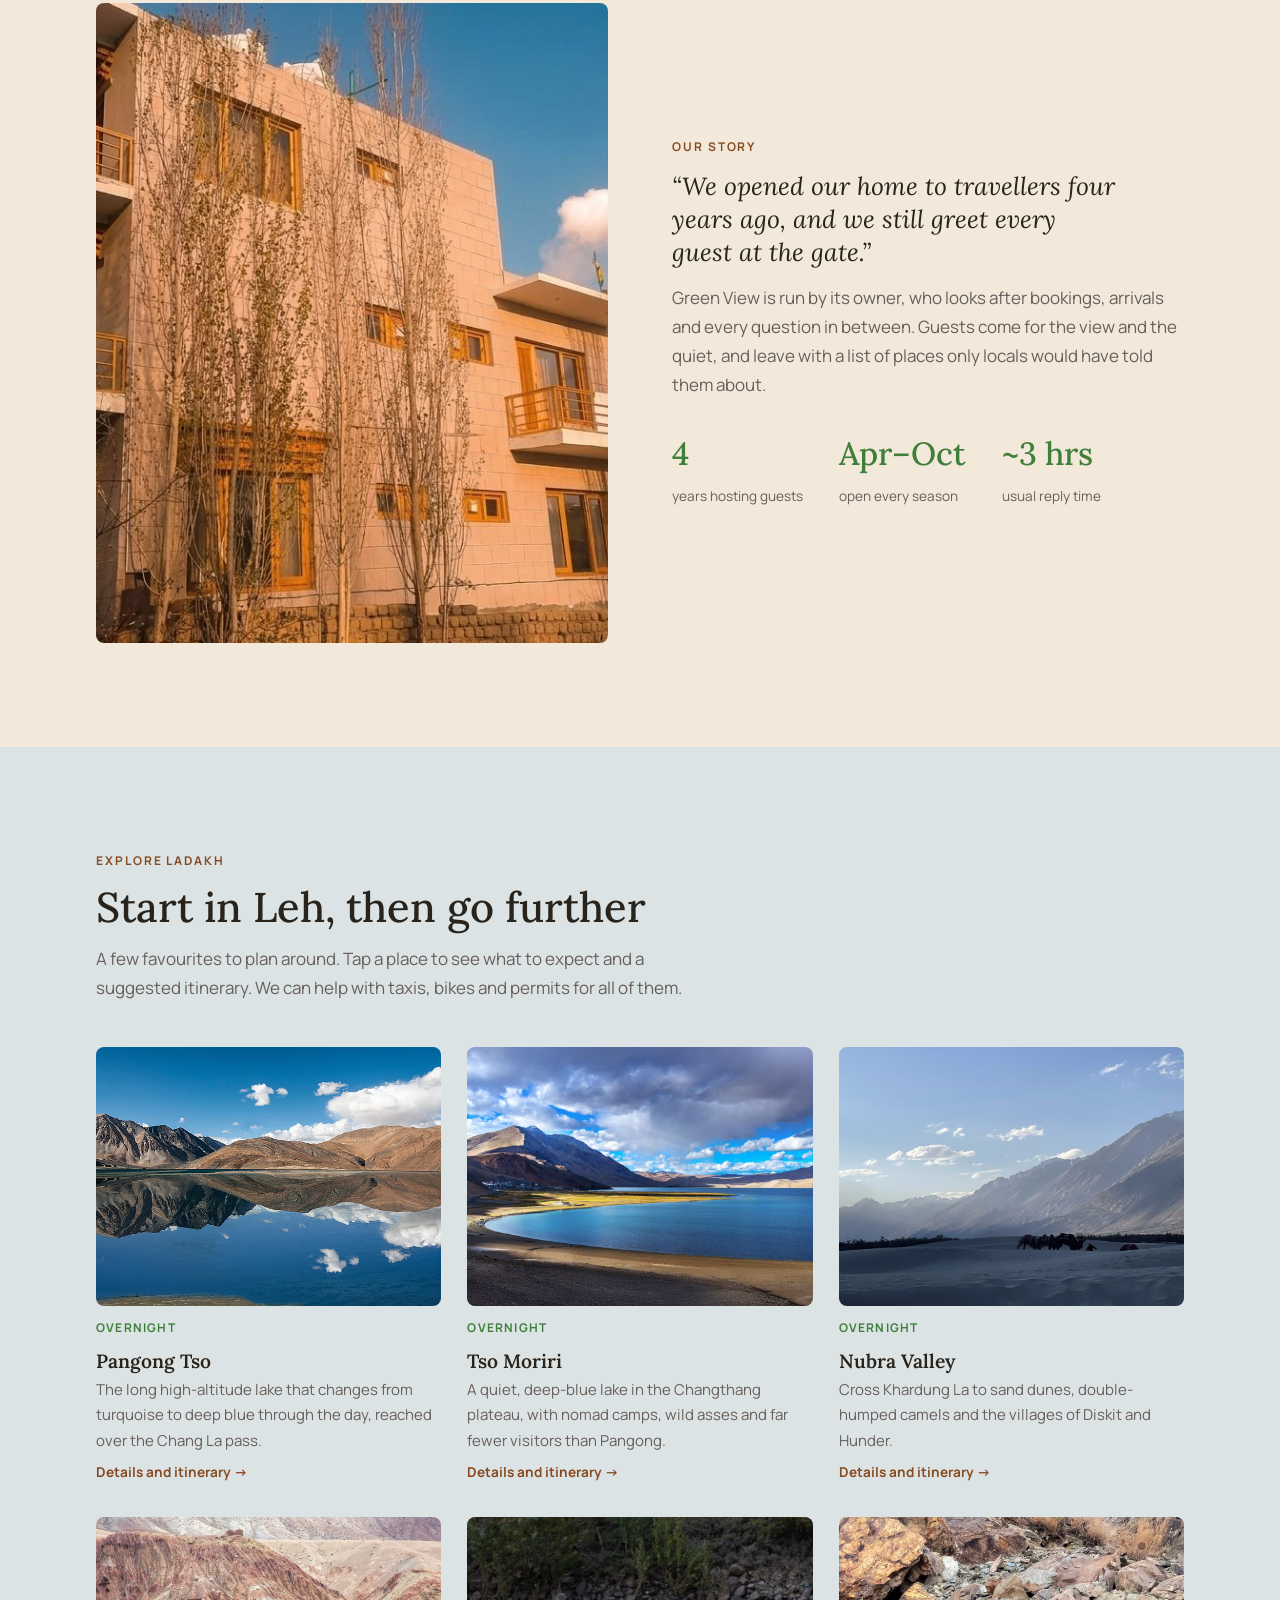
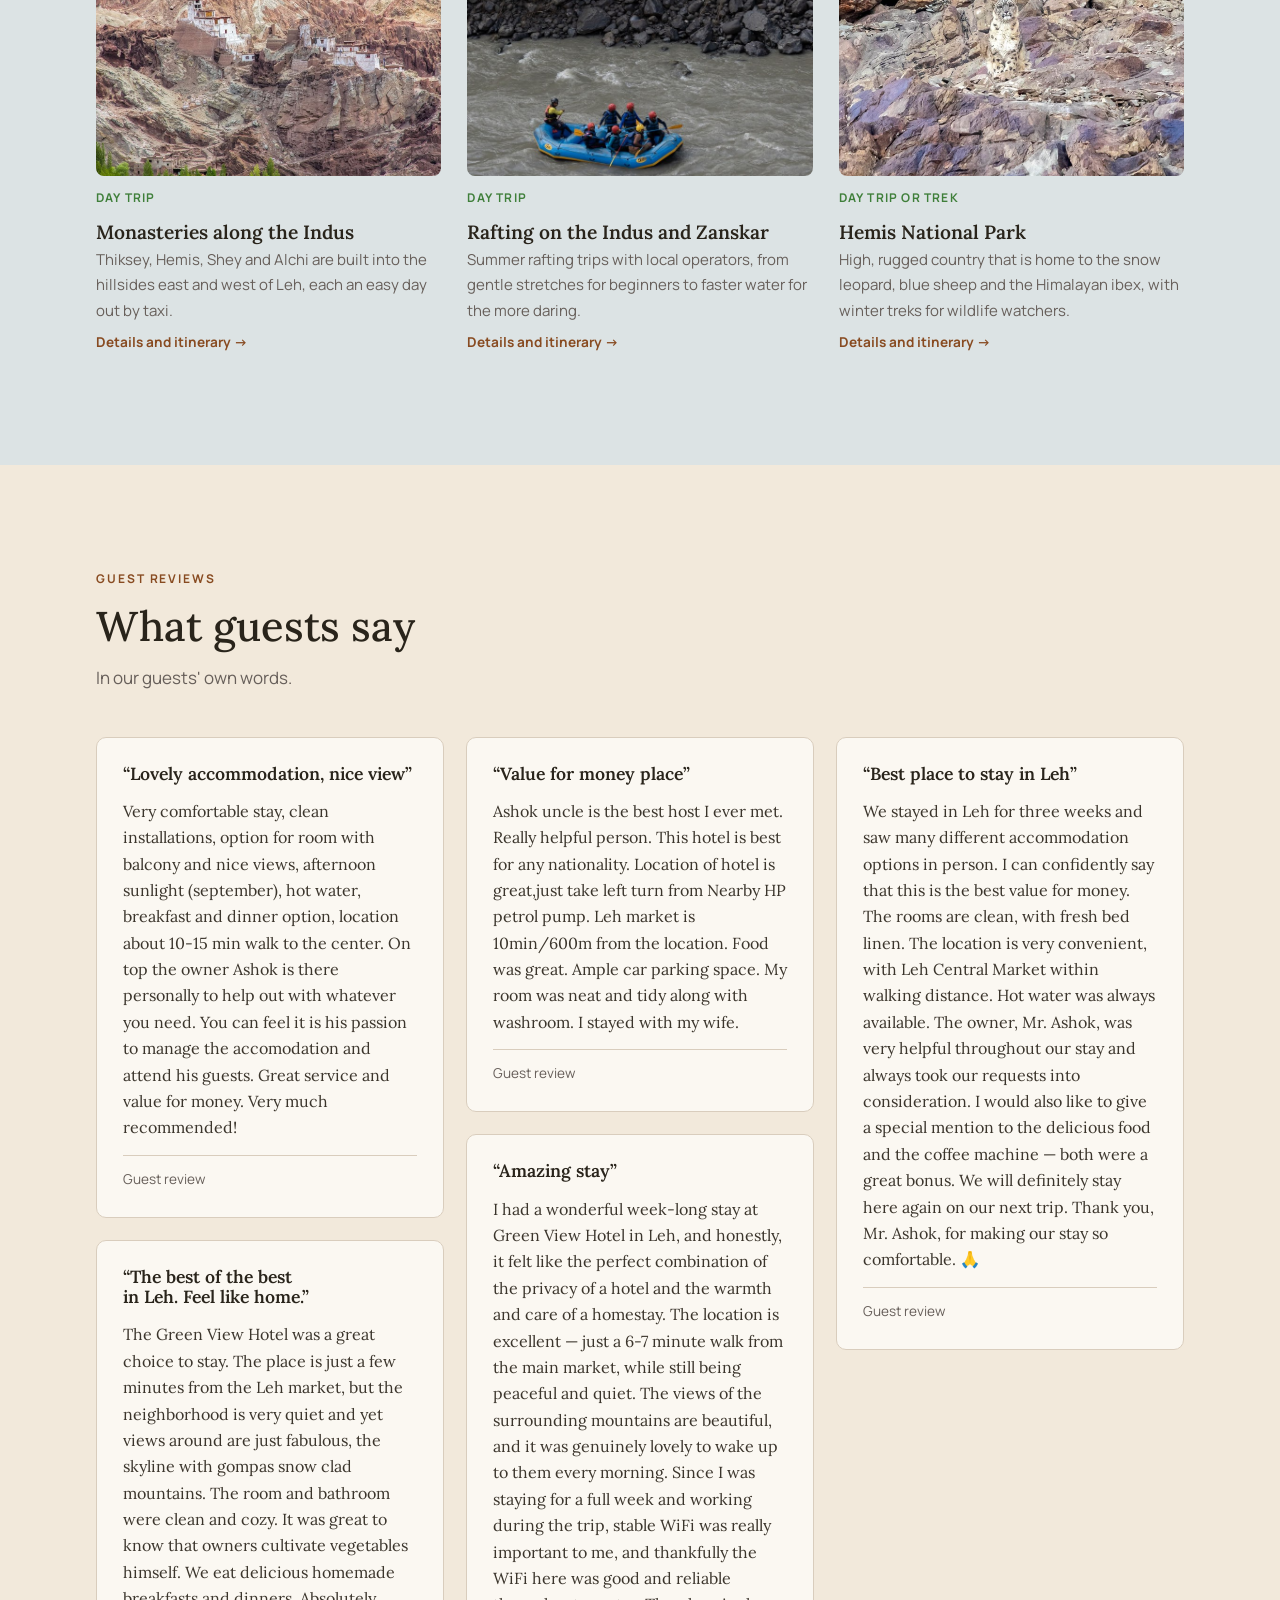
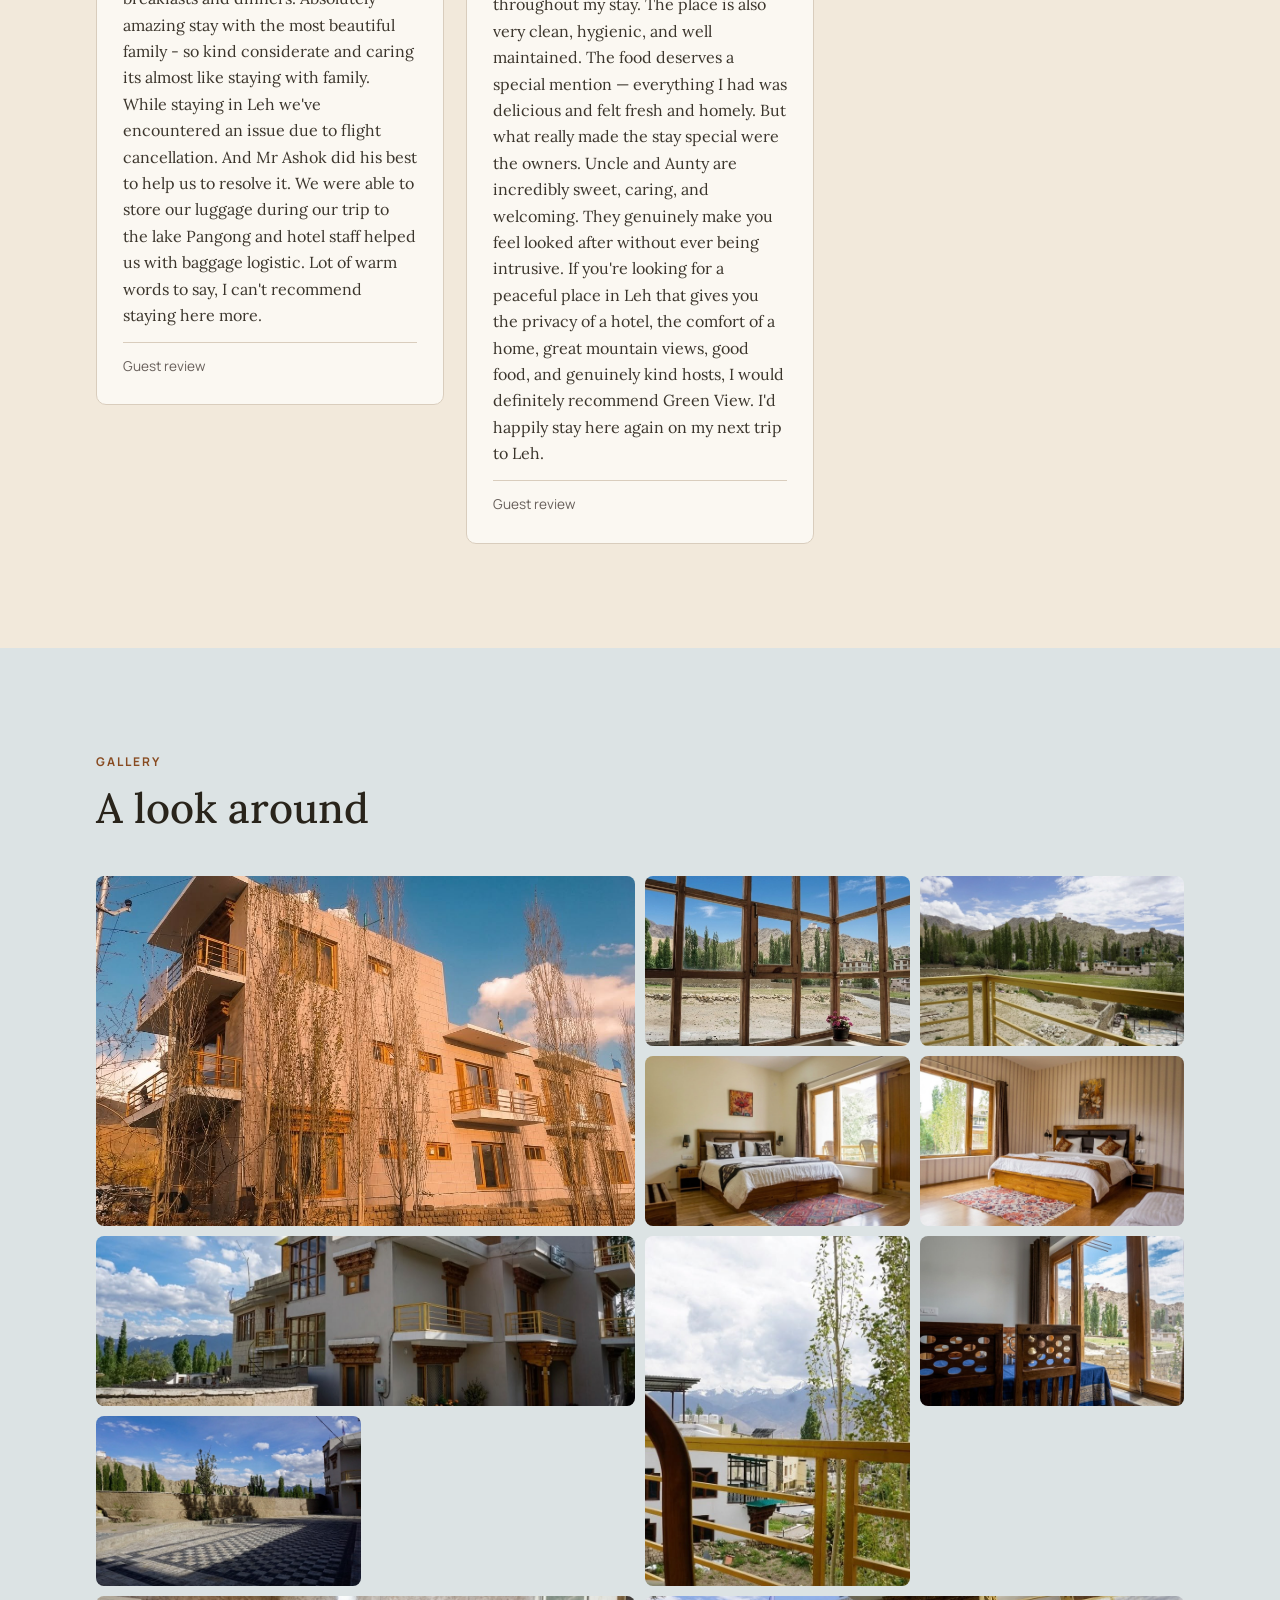
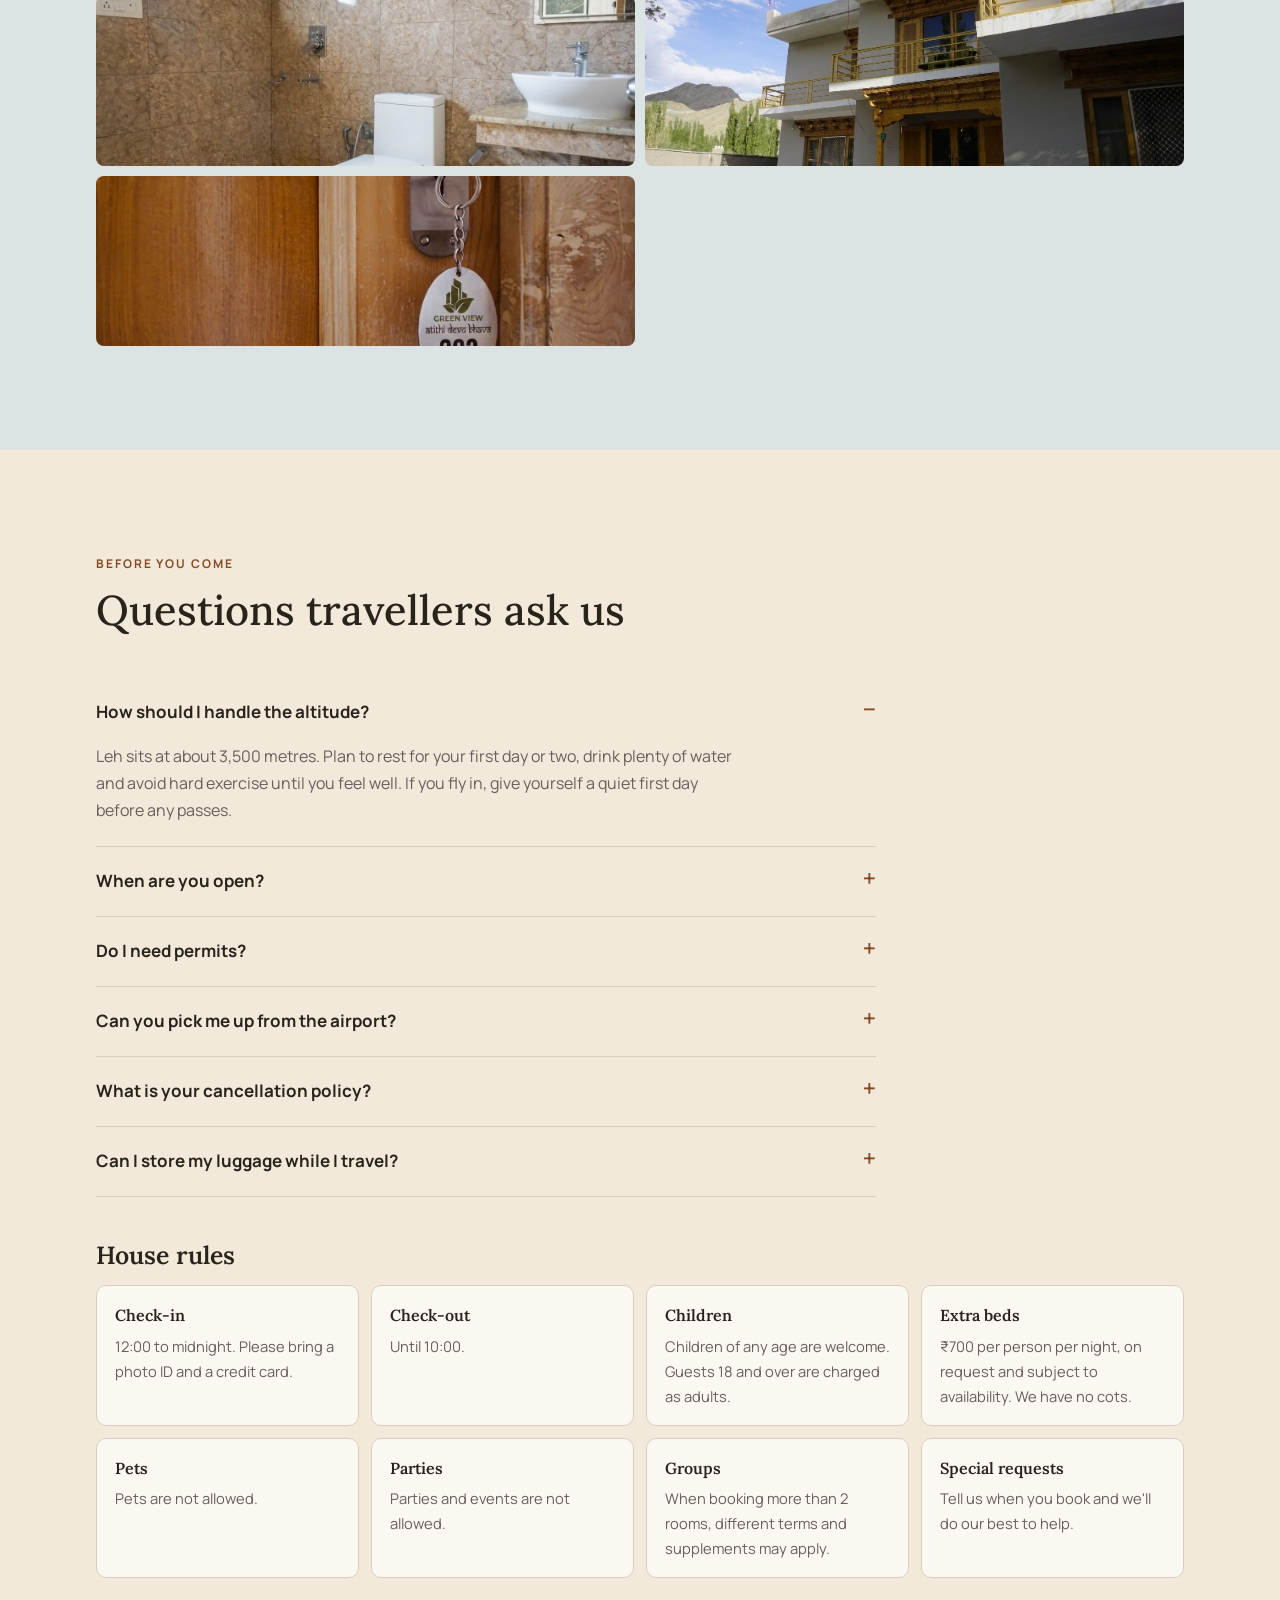
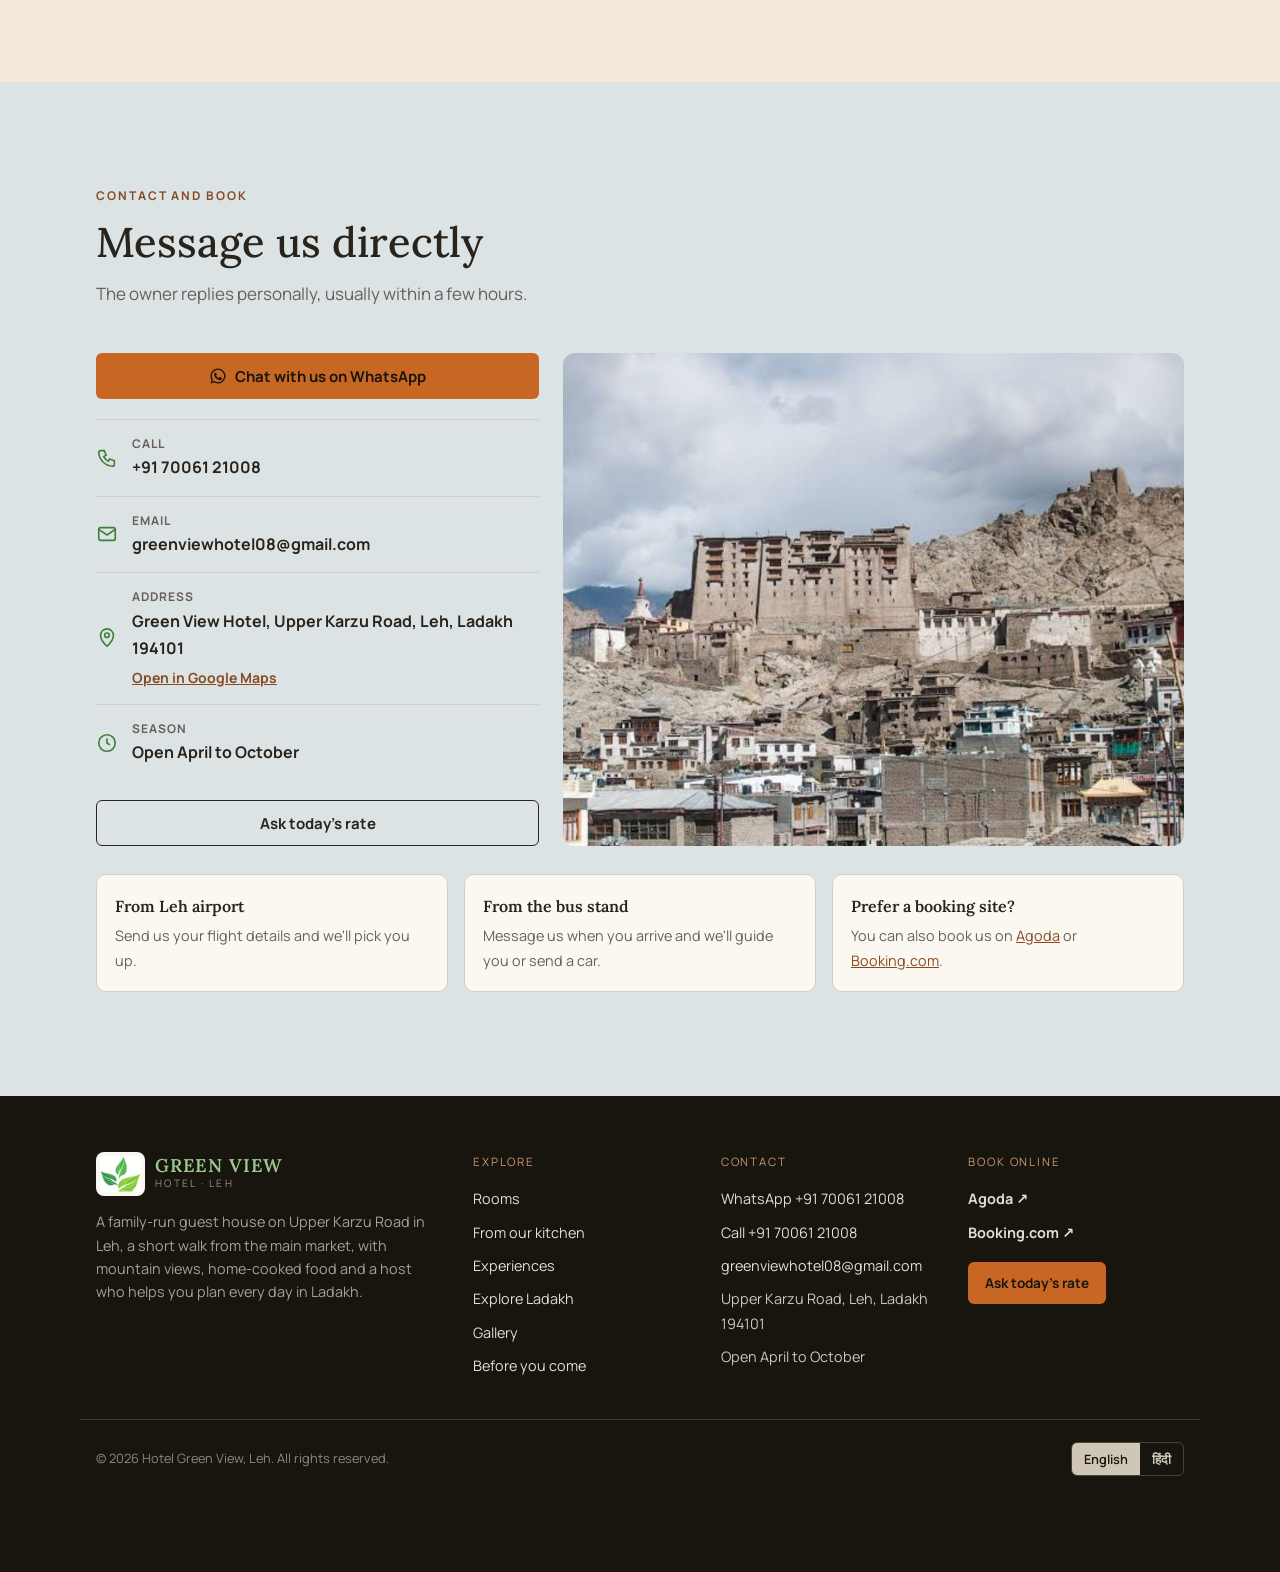
==== commit 29239a7e: "Remove map, prerender content, compress photos, add technical SEO Static HTML now carries the rooms," ====
--- a/index.html
+++ b/index.html
@@ -3,21 +3,33 @@
 <head>
 <meta charset="utf-8">
 <meta name="viewport" content="width=device-width,initial-scale=1">
-<title>Hotel Green View, Leh</title>
-<meta name="description" content="Hotel Green View, a family-run guest house on Upper Karzu Road, Leh, Ladakh. Deluxe and Premium rooms, mountain views, home-cooked Ladakhi food and host-led experiences. Ask us directly on WhatsApp.">
-<link rel="icon" href="assets/images/logo_images/logo-mark.png">
+<title>Hotel Green View, Leh | Family Guest House on Upper Karzu Road, Ladakh</title>
+<meta name="description" content="Family-run guest house on Upper Karzu Road, Leh, Ladakh. Deluxe and Premium rooms with mountain views, home-cooked Ladakhi food, airport pickup and help planning Nubra, Pangong and Tso Moriri.">
+<link rel="canonical" href="https://dioskit.github.io/GREENVIEW_GUESTHOUSE/">
+<meta name="robots" content="index,follow,max-image-preview:large">
 <meta name="theme-color" content="#343E41">
+<link rel="icon" type="image/png" sizes="32x32" href="favicon-32.png">
+<link rel="apple-touch-icon" href="apple-touch-icon.png">
 <meta property="og:type" content="website">
+<meta property="og:site_name" content="Hotel Green View">
+<meta property="og:locale" content="en_IN">
+<meta property="og:url" content="https://dioskit.github.io/GREENVIEW_GUESTHOUSE/">
 <meta property="og:title" content="Hotel Green View, Leh">
-<meta property="og:description" content="A family-run guest house on Upper Karzu Road, Leh, a short walk from the main market, with mountain views, home-cooked food and host-led experiences.">
-<meta property="og:image" content="assets/images/gallery_images/1.jpg">
-<script type="application/ld+json">
-{"@context":"https://schema.org","@type":"Hotel","name":"Hotel Green View","description":"A family-run guest house on Upper Karzu Road, Leh, Ladakh, with mountain views, home-cooked food and host-led experiences.","address":{"@type":"PostalAddress","streetAddress":"Upper Karzu Road","addressLocality":"Leh","addressRegion":"Ladakh","postalCode":"194101","addressCountry":"IN"},"geo":{"@type":"GeoCoordinates","latitude":34.17046,"longitude":77.57462},"telephone":"+91-7006121008","email":"greenviewhotel08@gmail.com","image":"assets/images/gallery_images/1.jpg","sameAs":["https://www.agoda.com/it-it/green-view-residency/hotel/leh-in.html","https://www.booking.com/Share-Jrj0kc8"]}
-</script>
+<meta property="og:description" content="A family-run guest house on Upper Karzu Road, Leh, with mountain views, home-cooked food and host-led experiences.">
+<meta property="og:image" content="https://dioskit.github.io/GREENVIEW_GUESTHOUSE/assets/images/gallery_images/1.jpg">
+<meta property="og:image:alt" content="The front of Hotel Green View in Leh">
+<meta name="twitter:card" content="summary_large_image">
+<link rel="preload" as="image" href="assets/images/landingPageSlide_images/2.jpg" fetchpriority="high">
 <link rel="preconnect" href="https://fonts.googleapis.com">
 <link rel="preconnect" href="https://fonts.gstatic.com" crossorigin>
 <link rel="stylesheet" href="https://fonts.googleapis.com/css2?family=Lora:ital,wght@0,400..600;1,400..600&family=Manrope:wght@400..700&display=swap">
 <link rel="stylesheet" href="assets/css/style.css">
+<script type="application/ld+json">
+{"@context": "https://schema.org", "@type": "Hotel", "@id": "https://dioskit.github.io/GREENVIEW_GUESTHOUSE/#hotel", "name": "Hotel Green View", "alternateName": "Green View Residency", "url": "https://dioskit.github.io/GREENVIEW_GUESTHOUSE/", "description": "A family-run guest house on Upper Karzu Road, Leh, Ladakh, with mountain views, home-cooked food and host-led experiences.", "image": ["https://dioskit.github.io/GREENVIEW_GUESTHOUSE/assets/images/gallery_images/1.jpg", "https://dioskit.github.io/GREENVIEW_GUESTHOUSE/assets/images/gallery_images/10.jpg", "https://dioskit.github.io/GREENVIEW_GUESTHOUSE/assets/images/rooms_images/2%20delux%20main%20pic.jpg"], "logo": "https://dioskit.github.io/GREENVIEW_GUESTHOUSE/apple-touch-icon.png", "address": {"@type": "PostalAddress", "streetAddress": "Upper Karzu Road", "addressLocality": "Leh", "addressRegion": "Ladakh", "postalCode": "194101", "addressCountry": "IN"}, "geo": {"@type": "GeoCoordinates", "latitude": 34.17046, "longitude": 77.57462}, "hasMap": "https://www.google.com/maps/search/?api=1&query=Green+View+Hotel+Upper+Karzu+Road+Leh", "telephone": "+91-7006121008", "email": "greenviewhotel08@gmail.com", "checkinTime": "12:00", "checkoutTime": "10:00", "petsAllowed": false, "currenciesAccepted": "INR", "amenityFeature": [{"@type": "LocationFeatureSpecification", "name": "Attached bathroom", "value": true}, {"@type": "LocationFeatureSpecification", "name": "Hot water", "value": true}, {"@type": "LocationFeatureSpecification", "name": "Free Wi-Fi", "value": true}, {"@type": "LocationFeatureSpecification", "name": "Power backup", "value": true}, {"@type": "LocationFeatureSpecification", "name": "Home-cooked meals", "value": true}, {"@type": "LocationFeatureSpecification", "name": "Airport pickup", "value": true}], "sameAs": ["https://www.agoda.com/it-it/green-view-residency/hotel/leh-in.html", "https://www.booking.com/Share-Jrj0kc8"]}
+</script>
+<script type="application/ld+json">
+{"@context": "https://schema.org", "@type": "FAQPage", "mainEntity": [{"@type": "Question", "name": "How should I handle the altitude?", "acceptedAnswer": {"@type": "Answer", "text": "Leh sits at about 3,500 metres. Plan to rest for your first day or two, drink plenty of water and avoid hard exercise until you feel well. If you fly in, give yourself a quiet first day before any passes."}}, {"@type": "Question", "name": "When are you open?", "acceptedAnswer": {"@type": "Answer", "text": "We welcome guests from April to October, which is the main travel season in Ladakh."}}, {"@type": "Question", "name": "Do I need permits?", "acceptedAnswer": {"@type": "Answer", "text": "Leh town needs no permit, but places like Nubra Valley and Pangong Tso do. Tell us your plans and we'll help you arrange them."}}, {"@type": "Question", "name": "Can you pick me up from the airport?", "acceptedAnswer": {"@type": "Answer", "text": "Yes. Send us your flight details on WhatsApp and we'll arrange a pickup."}}, {"@type": "Question", "name": "What is your cancellation policy?", "acceptedAnswer": {"@type": "Answer", "text": "It depends on the room and how you book. If you book with us directly, ask us on WhatsApp and we'll explain the terms for your dates. On Booking.com or Agoda, the conditions are shown with each room option."}}, {"@type": "Question", "name": "Can I store my luggage while I travel?", "acceptedAnswer": {"@type": "Answer", "text": "Yes. Leave your bags with us while you go to Nubra, Pangong or Tso Moriri, and pick them up when you're back."}}]}
+</script>
 </head>
 <body>
 <a class="skip" href="#rooms">Skip to content</a>
@@ -45,7 +57,15 @@
 <main>
 <!-- Home -->
 <section class="hero" id="home" aria-label="Welcome">
-  <div class="slides" id="slides" aria-hidden="true"></div>
+  <div class="slides" id="slides" aria-hidden="true">
+    <div class="slide on"><img src="assets/images/landingPageSlide_images/2.jpg" alt="" style="object-position:50% 50%" fetchpriority="high" decoding="async"></div>
+    <div class="slide"><img src="assets/images/landingPageSlide_images/4-web.jpg" alt="" style="object-position:50% 60%" loading="lazy"></div>
+    <div class="slide"><img src="assets/images/landingPageSlide_images/6.jpg" alt="" style="object-position:50% 82%" loading="lazy"></div>
+    <div class="slide"><img src="assets/images/landingPageSlide_images/3.jpeg" alt="" style="object-position:50% 50%" loading="lazy"></div>
+    <div class="slide"><img src="assets/images/landingPageSlide_images/7.jpeg" alt="" style="object-position:50% 40%" loading="lazy"></div>
+    <div class="slide"><img src="assets/images/landingPageSlide_images/1-web.jpg" alt="" style="object-position:50% 55%" loading="lazy"></div>
+    <div class="slide"><img src="assets/images/landingPageSlide_images/5-web.jpg" alt="" style="object-position:50% 70%" loading="lazy"></div>
+  </div>
   <div class="wrap">
     <p class="julley">Julley!</p>
     <h1 data-i18n="hero_h">Where the mountains <em>feel like home</em></h1>
@@ -54,7 +74,15 @@
       <a class="btn book" href="#rates" data-i18n="ask_rate">Ask today's rate</a>
       <a class="btn line" href="#rooms" data-i18n="cta_rooms">See the rooms</a>
     </div>
-    <div class="dots" id="dots"></div>
+    <div class="dots" id="dots">
+      <button type="button" aria-label="Show photo 1" aria-current="true"></button>
+      <button type="button" aria-label="Show photo 2"></button>
+      <button type="button" aria-label="Show photo 3"></button>
+      <button type="button" aria-label="Show photo 4"></button>
+      <button type="button" aria-label="Show photo 5"></button>
+      <button type="button" aria-label="Show photo 6"></button>
+      <button type="button" aria-label="Show photo 7"></button>
+    </div>
   </div>
 </section>
 
@@ -109,7 +137,9 @@
         <div><label for="f-guests">Guests</label><select id="f-guests"><option>1</option><option selected>2</option><option>3</option><option>4</option><option>5</option><option>6+</option></select></div>
         <div><label for="f-room">Room</label><select id="f-room"><option>Deluxe</option><option>Premium</option><option selected>Not sure yet</option></select></div>
         <div class="full"><label for="f-name">Your name</label><input id="f-name" autocomplete="name" required></div>
-        <fieldset class="full"><legend class="legend">Interested in any experiences? (optional)</legend><div class="checks" id="f-exp"></div></fieldset>
+        <fieldset class="full"><legend class="legend">Interested in any experiences? (optional)</legend><div class="checks" id="f-exp">
+          <label><input type="checkbox" value="Sunrise walk to Shanti Stupa">Sunrise walk to Shanti Stupa</label><label><input type="checkbox" value="Sunset walk to Tsemo">Sunset walk to Tsemo</label><label><input type="checkbox" value="Picnic by the stream in Gangles">Picnic by the stream in Gangles</label><label><input type="checkbox" value="Cook a Ladakhi meal with the family">Cook a Ladakhi meal</label><label><input type="checkbox" value="Leh old town walk">Leh old town walk</label>
+        </div></fieldset>
         <div class="full form-actions">
           <button class="btn book" type="submit">Get today's rate</button>
           <a class="btn line" id="sendWa" href="#" target="_blank" rel="noopener">Open WhatsApp to send</a>
@@ -132,7 +162,20 @@
       <figure class="ph"><img src="assets/images/facilities_images/1.jpg" alt="Attached bathroom" loading="lazy"></figure>
       <figure class="ph"><img src="assets/images/facilities_images/5.jpg" alt="Green View toiletries" loading="lazy"></figure>
     </div>
-    <ul class="fac rise" id="facList"></ul>
+    <ul class="fac rise" id="facList">
+      <li><svg viewBox="0 0 24 24" fill="none" stroke="currentColor" stroke-width="1.7" stroke-linecap="round" stroke-linejoin="round" aria-hidden="true"><path d="M4 12h16v3a4 4 0 0 1-4 4H8a4 4 0 0 1-4-4zM6 12V6a2 2 0 0 1 4 0"></path></svg><span><b>Attached bathrooms</b><small>In every room</small></span></li>
+      <li><svg viewBox="0 0 24 24" fill="none" stroke="currentColor" stroke-width="1.7" stroke-linecap="round" stroke-linejoin="round" aria-hidden="true"><path d="M12 3s6 7 6 11a6 6 0 0 1-12 0c0-4 6-11 6-11z"></path></svg><span><b>Hot water</b><small>24 hours a day</small></span></li>
+      <li><svg viewBox="0 0 24 24" fill="none" stroke="currentColor" stroke-width="1.7" stroke-linecap="round" stroke-linejoin="round" aria-hidden="true"><path d="M2 9a15 15 0 0 1 20 0M5 12.5a10 10 0 0 1 14 0M8.5 16a5 5 0 0 1 7 0"></path><circle cx="12" cy="19" r="1"></circle></svg><span><b>Wi-Fi</b><small>Throughout the house</small></span></li>
+      <li><svg viewBox="0 0 24 24" fill="none" stroke="currentColor" stroke-width="1.7" stroke-linecap="round" stroke-linejoin="round" aria-hidden="true"><path d="M13 2 5 14h6l-1 8 8-12h-6z"></path></svg><span><b>Power backup</b><small>For the usual Leh power cuts</small></span></li>
+      <li><svg viewBox="0 0 24 24" fill="none" stroke="currentColor" stroke-width="1.7" stroke-linecap="round" stroke-linejoin="round" aria-hidden="true"><path d="M4 9h13v5a5 5 0 0 1-5 5H9a5 5 0 0 1-5-5zM17 10h2a2 2 0 0 1 0 4h-2M8 3v3M12 3v3"></path></svg><span><b>Breakfast and meals</b><small>Home-cooked in our kitchen</small></span></li>
+      <li><svg viewBox="0 0 24 24" fill="none" stroke="currentColor" stroke-width="1.7" stroke-linecap="round" stroke-linejoin="round" aria-hidden="true"><path d="M5 19c0-8 6-14 15-14 0 9-6 15-14 15M5 19l7-7"></path></svg><span><b>Garden seating</b><small>Tea in the sun</small></span></li>
+      <li><svg viewBox="0 0 24 24" fill="none" stroke="currentColor" stroke-width="1.7" stroke-linecap="round" stroke-linejoin="round" aria-hidden="true"><path d="m2 20 7-12 4 6 3-4 6 10z"></path></svg><span><b>Mountain views</b><small>Best at sunrise</small></span></li>
+      <li><svg viewBox="0 0 24 24" fill="none" stroke="currentColor" stroke-width="1.7" stroke-linecap="round" stroke-linejoin="round" aria-hidden="true"><path d="M3 13l2-6h14l2 6v5H3zM3 13h18"></path><circle cx="7" cy="17" r="1.5"></circle><circle cx="17" cy="17" r="1.5"></circle></svg><span><b>Parking</b><small>For cars and bikes</small></span></li>
+      <li><svg viewBox="0 0 24 24" fill="none" stroke="currentColor" stroke-width="1.7" stroke-linecap="round" stroke-linejoin="round" aria-hidden="true"><path d="M2 16l20-8-8 12-2-5z"></path></svg><span><b>Airport pickup</b><small>Send us your flight</small></span></li>
+      <li><svg viewBox="0 0 24 24" fill="none" stroke="currentColor" stroke-width="1.7" stroke-linecap="round" stroke-linejoin="round" aria-hidden="true"><circle cx="6" cy="16" r="3.5"></circle><circle cx="18" cy="16" r="3.5"></circle><path d="M6 16l4-7h5l3 7M10 9l2 7"></path></svg><span><b>Bike and taxi help</b><small>We know reliable people</small></span></li>
+      <li><svg viewBox="0 0 24 24" fill="none" stroke="currentColor" stroke-width="1.7" stroke-linecap="round" stroke-linejoin="round" aria-hidden="true"><path d="M6 3h9l4 4v14H6zM9 12h7M9 16h7"></path></svg><span><b>Permit help</b><small>Inner Line Permits arranged</small></span></li>
+      <li><svg viewBox="0 0 24 24" fill="none" stroke="currentColor" stroke-width="1.7" stroke-linecap="round" stroke-linejoin="round" aria-hidden="true"><path d="M8 3 3 6l2 4 3-1v12h8V9l3 1 2-4-5-3a4 4 0 0 1-8 0z"></path></svg><span><b>Laundry</b><small>Ask at the desk</small></span></li>
+    </ul>
   </div>
 </section>
 
@@ -164,7 +207,18 @@
       <h2 data-i18n="exp_h">See Leh the way we know it</h2>
       <p class="lede" data-i18n="exp_p">Alongside your stay, our family offers a few small outings around Leh. There is nothing to book in advance. Just let us know whenever you feel like joining one.</p>
     </div>
-    <div class="exp" id="expList"></div>
+    <div class="exp" id="expList">
+      <article class="rise"><figure class="ph"><img src="assets/images/experiences_images/morning_walk_to_shanti_stupa.jpg" alt="Sunrise walk to Shanti Stupa" loading="lazy"></figure>
+      <div class="body"><span class="time">Sunrise</span><h3>Sunrise walk to Shanti Stupa</h3><p>Set off in the cool before dawn and climb to Shanti Stupa as the first light reaches the peaks around Leh. We walk at an easy pace, then share something warm to drink while the town wakes up below.</p><div class="meta"><b>₹500</b> per person, refreshments included</div></div></article>
+      <article class="rise"><figure class="ph"><img src="assets/images/experiences_images/sunset_walk_to_tsemo.jpg" alt="Sunset walk to Tsemo" loading="lazy"></figure>
+      <div class="body"><span class="time">Sunset</span><h3>Sunset walk to Tsemo</h3><p>Wind up through the old town lanes to Tsemo as the evening turns gold. From the top you see the whole valley, Leh Palace and the Stok range, and we stop for refreshments on the way back down.</p><div class="meta"><b>₹500</b> per person, refreshments included</div></div></article>
+      <article class="rise"><figure class="ph"><img src="assets/images/experiences_images/picnic_at_gangles.jpg" alt="Picnic by the stream in Gangles" loading="lazy"></figure>
+      <div class="body"><span class="time">Half day</span><h3>Picnic by the stream in Gangles</h3><p>Spend a slow afternoon in the village of Gangles, beside a mountain stream just outside Leh. We pack the food, the tea and the blankets; you bring your appetite and a book.</p><div class="meta"><b>₹1,500</b> per person, everything included</div></div></article>
+      <article class="rise"><figure class="ph"><img src="assets/images/experiences_images/cookwithhost.jpg" alt="Cook a Ladakhi meal with the family" loading="lazy"></figure>
+      <div class="body"><span class="time">Evening</span><h3>Cook a Ladakhi meal with the family</h3><p>Join us in our kitchen to make a home-style Ladakhi meal, from kneading the dough to the last stir of the pot. Then sit down together and eat what you made.</p><div class="meta"><b>₹800</b> per person, dinner included</div></div></article>
+      <article class="rise"><figure class="ph"><img src="assets/images/experiences_images/old_town_walk.jpg" alt="Leh old town walk" loading="lazy"></figure>
+      <div class="body"><span class="time">Morning</span><h3>Leh old town walk</h3><p>Explore the narrow lanes, old houses and hidden corners of Leh's old town with someone who grew up around them. We share the stories behind the places most visitors walk straight past.</p><div class="meta"><b>₹800</b> per person, guided walk</div></div></article>
+    </div>
     <div class="how rise">
       <div><b>When you book</b><p>Mention the ones you like in your booking message and we'll plan them into your days.</p></div>
       <div><b>On WhatsApp</b><p>Message us any time before or during your trip and we'll fit it in.</p></div>
@@ -198,7 +252,14 @@
       <h2 data-i18n="explore_h">Start in Leh, then go further</h2>
       <p class="lede">A few favourites to plan around. Tap a place to see what to expect and a suggested itinerary. We can help with taxis, bikes and permits for all of them.</p>
     </div>
-    <div class="places" id="placeList"></div>
+    <div class="places" id="placeList">
+      <article class="rise" data-i="0"><figure class="ph" data-name="Pangong Tso"><img src="assets/images/exploreLadakh_images/pangong.jpg" alt="Pangong Tso" loading="lazy"></figure><p class="far">Overnight</p><h3>Pangong Tso</h3><p>The long high-altitude lake that changes from turquoise to deep blue through the day, reached over the Chang La pass.</p><button class="more" type="button" data-i="0">Details and itinerary →</button></article>
+      <article class="rise" data-i="1"><figure class="ph" data-name="Tso Moriri"><img src="assets/images/exploreLadakh_images/tsomoriri.jpeg" alt="Tso Moriri" loading="lazy"></figure><p class="far">Overnight</p><h3>Tso Moriri</h3><p>A quiet, deep-blue lake in the Changthang plateau, with nomad camps, wild asses and far fewer visitors than Pangong.</p><button class="more" type="button" data-i="1">Details and itinerary →</button></article>
+      <article class="rise" data-i="2"><figure class="ph" data-name="Nubra Valley"><img src="assets/images/exploreLadakh_images/nubra.jpg" alt="Nubra Valley" style="object-position:50% 88%" loading="lazy"></figure><p class="far">Overnight</p><h3>Nubra Valley</h3><p>Cross Khardung La to sand dunes, double-humped camels and the villages of Diskit and Hunder.</p><button class="more" type="button" data-i="2">Details and itinerary →</button></article>
+      <article class="rise" data-i="3"><figure class="ph" data-name="Monasteries along the Indus"><img src="assets/images/exploreLadakh_images/3.jpg" alt="Monasteries along the Indus" loading="lazy"></figure><p class="far">Day trip</p><h3>Monasteries along the Indus</h3><p>Thiksey, Hemis, Shey and Alchi are built into the hillsides east and west of Leh, each an easy day out by taxi.</p><button class="more" type="button" data-i="3">Details and itinerary →</button></article>
+      <article class="rise" data-i="4"><figure class="ph" data-name="Rafting on the Indus and Zanskar"><img src="assets/images/exploreLadakh_images/4.jpg" alt="Rafting on the Indus and Zanskar" loading="lazy"></figure><p class="far">Day trip</p><h3>Rafting on the Indus and Zanskar</h3><p>Summer rafting trips with local operators, from gentle stretches for beginners to faster water for the more daring.</p><button class="more" type="button" data-i="4">Details and itinerary →</button></article>
+      <article class="rise" data-i="5"><figure class="ph" data-name="Hemis National Park"><img src="assets/images/exploreLadakh_images/9.jpg" alt="Hemis National Park" loading="lazy"></figure><p class="far">Day trip or trek</p><h3>Hemis National Park</h3><p>High, rugged country that is home to the snow leopard, blue sheep and the Himalayan ibex, with winter treks for wildlife watchers.</p><button class="more" type="button" data-i="5">Details and itinerary →</button></article>
+    </div>
   </div>
   <dialog class="place-dialog" id="placeDialog" aria-labelledby="pdTitle">
     <button class="pd-close" type="button" id="pdClose" aria-label="Close">×</button>
@@ -224,7 +285,13 @@
       <h2 data-i18n="rev_h">What guests say</h2>
       <p class="lede">In our guests' own words.</p>
     </div>
-    <div class="reviews" id="reviewList"></div>
+    <div class="reviews" id="reviewList">
+      <article class="review rise"><h3>“Lovely accommodation, nice view”</h3><p>Very comfortable stay, clean installations, option for room with balcony and nice views, afternoon sunlight (september), hot water, breakfast and dinner option, location about 10-15 min walk to the center. On top the owner Ashok is there personally to help out with whatever you need. You can feel it is his passion to manage the accomodation and attend his guests. Great service and value for money. Very much recommended!</p><footer>Guest review</footer></article>
+      <article class="review rise"><h3>“The best of the best in Leh. Feel like home.”</h3><p>The Green View Hotel was a great choice to stay. The place is just a few minutes from the Leh market, but the neighborhood is very quiet and yet views around are just fabulous, the skyline with gompas snow clad mountains. The room and bathroom were clean and cozy. It was great to know that owners cultivate vegetables himself. We eat delicious homemade breakfasts and dinners. Absolutely amazing stay with the most beautiful family - so kind considerate and caring its almost like staying with family. While staying in Leh we've encountered an issue due to flight cancellation. And Mr Ashok did his best to help us to resolve it. We were able to store our luggage during our trip to the lake Pangong and hotel staff helped us with baggage logistic. Lot of warm words to say, I can't recommend staying here more.</p><footer>Guest review</footer></article>
+      <article class="review rise"><h3>“Value for money place”</h3><p>Ashok uncle is the best host I ever met. Really helpful person. This hotel is best for any nationality. Location of hotel is great,just take left turn from Nearby HP petrol pump. Leh market is 10min/600m from the location. Food was great. Ample car parking space. My room was neat and tidy along with washroom. I stayed with my wife.</p><footer>Guest review</footer></article>
+      <article class="review rise"><h3>“Amazing stay”</h3><p>I had a wonderful week-long stay at Green View Hotel in Leh, and honestly, it felt like the perfect combination of the privacy of a hotel and the warmth and care of a homestay. The location is excellent — just a 6-7 minute walk from the main market, while still being peaceful and quiet. The views of the surrounding mountains are beautiful, and it was genuinely lovely to wake up to them every morning. Since I was staying for a full week and working during the trip, stable WiFi was really important to me, and thankfully the WiFi here was good and reliable throughout my stay. The place is also very clean, hygienic, and well maintained. The food deserves a special mention — everything I had was delicious and felt fresh and homely. But what really made the stay special were the owners. Uncle and Aunty are incredibly sweet, caring, and welcoming. They genuinely make you feel looked after without ever being intrusive. If you're looking for a peaceful place in Leh that gives you the privacy of a hotel, the comfort of a home, great mountain views, good food, and genuinely kind hosts, I would definitely recommend Green View. I'd happily stay here again on my next trip to Leh.</p><footer>Guest review</footer></article>
+      <article class="review rise"><h3>“Best place to stay in Leh”</h3><p>We stayed in Leh for three weeks and saw many different accommodation options in person. I can confidently say that this is the best value for money. The rooms are clean, with fresh bed linen. The location is very convenient, with Leh Central Market within walking distance. Hot water was always available. The owner, Mr. Ashok, was very helpful throughout our stay and always took our requests into consideration. I would also like to give a special mention to the delicious food and the coffee machine — both were a great bonus. We will definitely stay here again on our next trip. Thank you, Mr. Ashok, for making our stay so comfortable. 🙏</p><footer>Guest review</footer></article>
+    </div>
   </div>
 </section>
 
@@ -235,7 +302,20 @@
       <p class="eyebrow" data-i18n="gal_eb">Gallery</p>
       <h2 data-i18n="gal_h">A look around</h2>
     </div>
-    <div class="gallery rise" id="galleryGrid"></div>
+    <div class="gallery rise" id="galleryGrid">
+      <figure class="ph w t"><img src="assets/images/gallery_images/10.jpg" alt="Hotel Green View in the evening light" loading="lazy"></figure>
+      <figure class="ph"><img src="assets/images/gallery_images/3.jpg" alt="View of Leh from a room window" loading="lazy"></figure>
+      <figure class="ph"><img src="assets/images/gallery_images/2.jpg" alt="View from the balcony" loading="lazy"></figure>
+      <figure class="ph"><img src="assets/images/gallery_images/5.jpg" alt="Double room" loading="lazy"></figure>
+      <figure class="ph"><img src="assets/images/gallery_images/6.jpg" alt="Bright double room" loading="lazy"></figure>
+      <figure class="ph w"><img src="assets/images/gallery_images/1.jpg" alt="The front of Hotel Green View" loading="lazy"></figure>
+      <figure class="ph t"><img src="assets/images/gallery_images/4.jpg" alt="Balcony seat among the poplars" loading="lazy"></figure>
+      <figure class="ph"><img src="assets/images/gallery_images/7.jpg" alt="Dining room with a view" loading="lazy"></figure>
+      <figure class="ph"><img src="assets/images/gallery_images/8.jpg" alt="Courtyard and parking" loading="lazy"></figure>
+      <figure class="ph w"><img src="assets/images/gallery_images/9.jpg" alt="Attached bathroom" loading="lazy"></figure>
+      <figure class="ph w"><img src="assets/images/gallery_images/11.jpg" alt="Entrance to Hotel Green View" loading="lazy"></figure>
+      <figure class="ph w"><img src="assets/images/gallery_images/12.jpg" alt="Room key with the Green View leaf" loading="lazy"></figure>
+    </div>
   </div>
 </section>
 
@@ -285,17 +365,12 @@
         <ul class="ways">
           <li><svg viewBox="0 0 24 24" fill="none" stroke="currentColor" stroke-width="1.8" aria-hidden="true"><path d="M5 4h4l2 5-2.5 1.5a11 11 0 0 0 5 5L15 13l5 2v4a2 2 0 0 1-2 2A16 16 0 0 1 3 6a2 2 0 0 1 2-2"/></svg><div><b>Call</b><a href="tel:+917006121008">+91 70061 21008</a></div></li>
           <li><svg viewBox="0 0 24 24" fill="none" stroke="currentColor" stroke-width="1.8" aria-hidden="true"><rect x="3" y="5" width="18" height="14" rx="2"/><path d="m3 7 9 6 9-6"/></svg><div><b>Email</b><a href="mailto:greenviewhotel08@gmail.com">greenviewhotel08@gmail.com</a></div></li>
-          <li><svg viewBox="0 0 24 24" fill="none" stroke="currentColor" stroke-width="1.8" aria-hidden="true"><path d="M12 21s-7-6.2-7-12a7 7 0 0 1 14 0c0 5.8-7 12-7 12z"/><circle cx="12" cy="9" r="2.5"/></svg><div><b>Address</b><span>Green View Hotel, Upper Karzu Road, Leh, Ladakh 194101</span></div></li>
+          <li><svg viewBox="0 0 24 24" fill="none" stroke="currentColor" stroke-width="1.8" aria-hidden="true"><path d="M12 21s-7-6.2-7-12a7 7 0 0 1 14 0c0 5.8-7 12-7 12z"/><circle cx="12" cy="9" r="2.5"/></svg><div><b>Address</b><span>Green View Hotel, Upper Karzu Road, Leh, Ladakh 194101</span><a href="https://www.google.com/maps/search/?api=1&amp;query=Green+View+Hotel+Upper+Karzu+Road+Leh" target="_blank" rel="noopener">Open in Google Maps</a></div></li>
           <li><svg viewBox="0 0 24 24" fill="none" stroke="currentColor" stroke-width="1.8" aria-hidden="true"><circle cx="12" cy="12" r="9"/><path d="M12 7v5l3 2"/></svg><div><b>Season</b><span>Open April to October</span></div></li>
         </ul>
         <a class="btn line" href="#rates">Ask today's rate</a>
       </div>
-      <div class="contact-side">
       <figure class="ph contact-photo rise"><img src="assets/images/exploreLadakh_images/1.jpg" alt="Leh Palace above the old town" loading="lazy"></figure>
-      <div class="map rise">
-        <iframe src="https://www.google.com/maps/embed?pb=!1m18!1m12!1m3!1d7685.27335294821!2d77.57462239419449!3d34.17046004245051!2m3!1f0!2f0!3f0!3m2!1i1024!2i768!4f13.1!3m3!1m2!1s0x38fdeb1154e09b9f%3A0x8c424b44feabd1a5!2sGreen%20View%20Hotel!5e1!3m2!1sen!2sin!4v1792501269524!5m2!1sen!2sin" allowfullscreen loading="lazy" referrerpolicy="strict-origin-when-cross-origin" title="Map showing Hotel Green View in Leh"></iframe>
-      </div>
-      </div>
     </div>
     <div class="arrive">
       <div class="rise"><b>From Leh airport</b><p>Send us your flight details and we'll pick you up.</p></div>
@@ -323,7 +398,7 @@
       <p>A family-run guest house on Upper Karzu Road in Leh, a short walk from the main market, with mountain views, home-cooked food and a host who helps you plan every day in Ladakh.</p>
     </div>
     <nav class="foot-col" aria-label="Footer">
-      <h4>Explore</h4>
+      <p class="foot-h">Explore</p>
       <a href="#rooms">Rooms</a>
       <a href="#food">From our kitchen</a>
       <a href="#experiences">Experiences</a>
@@ -332,7 +407,7 @@
       <a href="#faq">Before you come</a>
     </nav>
     <div class="foot-col">
-      <h4>Contact</h4>
+      <p class="foot-h">Contact</p>
       <a href="https://wa.me/917006121008" target="_blank" rel="noopener">WhatsApp +91 70061 21008</a>
       <a href="tel:+917006121008">Call +91 70061 21008</a>
       <a href="mailto:greenviewhotel08@gmail.com">greenviewhotel08@gmail.com</a>
@@ -340,7 +415,7 @@
       <span>Open April to October</span>
     </div>
     <div class="foot-col">
-      <h4>Book online</h4>
+      <p class="foot-h">Book online</p>
       <a class="ota" href="https://www.agoda.com/it-it/green-view-residency/hotel/leh-in.html?cid=1844104&amp;ds=O8ABbZ7uRPhLrMLZ" target="_blank" rel="noopener">Agoda <span aria-hidden="true">↗</span></a>
       <a class="ota" href="https://www.booking.com/Share-Jrj0kc8" target="_blank" rel="noopener">Booking.com <span aria-hidden="true">↗</span></a>
       <a class="btn book" href="#rates">Ask today's rate</a>
@@ -360,6 +435,6 @@
   <a class="btn line" href="https://wa.me/917006121008" target="_blank" rel="noopener">WhatsApp</a>
 </div>
 
-<script src="assets/js/main.js"></script>
+<script src="assets/js/main.js" defer></script>
 </body>
 </html>
--- a/assets/css/style.css
+++ b/assets/css/style.css
@@ -38,7 +38,6 @@
 .eyebrow{font-size:.75rem;font-weight:700;letter-spacing:.16em;text-transform:uppercase;color:var(--terracotta);margin-bottom:12px}
 .lede{color:var(--muted);max-width:60ch;margin-top:14px;font-size:1.0625rem}
 .head{margin-bottom:clamp(28px,4vw,44px)}
-.center{text-align:center}.center .lede{margin-inline:auto}
 
 /* header: logo, five links, one button */
 .top{position:sticky;top:0;z-index:50;background:var(--paper);border-bottom:1px solid var(--line)}
@@ -112,8 +111,8 @@
 .rate-form{background:var(--paper);color:var(--ink);border-radius:10px;padding:clamp(18px,3vw,28px);display:grid;grid-template-columns:1fr 1fr;gap:14px}
 .rate-form .full{grid-column:1/-1}
 label,.legend{display:block;font-size:.85rem;font-weight:700;margin-bottom:6px}
-input,select,textarea{width:100%;font:inherit;font-size:1rem;color:var(--ink);background:#fff;border:1px solid var(--line);border-radius:6px;padding:10px 12px;min-height:46px}
-input:focus,select:focus,textarea:focus{outline:2px solid #9EB1B7;border-color:var(--slate)}
+input,select{width:100%;font:inherit;font-size:1rem;color:var(--ink);background:#fff;border:1px solid var(--line);border-radius:6px;padding:10px 12px;min-height:46px}
+input:focus,select:focus{outline:2px solid #9EB1B7;border-color:var(--slate)}
 fieldset{border:0;padding:0;margin:0}
 .checks{display:flex;flex-wrap:wrap;gap:8px}
 .checks label{display:flex;align-items:center;gap:6px;font-weight:600;font-size:.82rem;border:1px solid var(--line);border-radius:99px;padding:6px 12px;margin:0;cursor:pointer;background:#fff}
@@ -153,7 +152,8 @@
 .exp{display:grid;grid-template-columns:repeat(6,minmax(0,1fr));gap:22px}
 .exp article{grid-column:span 2;background:#3D484B;border-radius:10px;overflow:hidden;display:flex;flex-direction:column}
 .exp article:nth-child(4),.exp article:nth-child(5){grid-column:span 3}
-.exp .ph{border-radius:0;aspect-ratio:3/2}
+.exp .ph{border-radius:0;aspect-ratio:4/3;background:#F7F6F2}
+.exp .ph img{object-fit:contain}
 .exp .body{padding:20px;display:flex;flex-direction:column;gap:10px;flex:1}
 .exp h3{color:var(--on-slate)}
 .exp p{color:#D7CFC2;font-size:.9375rem}
@@ -178,8 +178,6 @@
 .places article:hover{transform:translateY(-3px)}
 .places article:hover h3{color:var(--terracotta)}
 .places .more{display:inline-block;margin-top:10px;font-size:.85rem;font-weight:700;color:var(--terracotta);background:none;border:0;padding:0;cursor:pointer;font-family:var(--sans)}
-.ph.empty{display:flex;align-items:flex-end;background:linear-gradient(160deg,#7FA8C0 0%,#4E7891 45%,#C8B79C 46%,#A88F6E 100%)}
-.ph.empty::after{content:attr(data-name) " · photo to add";position:absolute;left:10px;bottom:10px;background:rgba(251,248,242,.92);color:var(--ink);font-size:.72rem;font-weight:700;padding:4px 8px;border-radius:4px}
 .places{display:grid;grid-template-columns:repeat(3,minmax(0,1fr));gap:26px}
 .places h3{margin-top:12px}
 .places p{color:var(--muted);font-size:.9375rem;margin-top:4px}
@@ -190,12 +188,9 @@
 /* reviews */
 .reviews{columns:3 300px;column-gap:22px}
 .review{break-inside:avoid;margin:0 0 22px;background:var(--paper);border:1px solid var(--line);border-radius:10px;padding:26px;display:flex;flex-direction:column;gap:14px}
-.review .stars{color:var(--flag);letter-spacing:2px}
 .review h3{font-size:1.1rem}
 .review p{font-family:var(--serif);font-size:1rem;line-height:1.65;color:#3B352C}
 .review footer{margin-top:auto;padding-top:12px;border-top:1px solid var(--line);font-size:.85rem;color:var(--muted)}
-.review footer b{color:var(--ink)}
-.sample{align-self:flex-start;font-size:.68rem;font-weight:700;letter-spacing:.1em;text-transform:uppercase;background:var(--ivory);color:var(--terracotta);padding:3px 8px;border-radius:4px}
 
 
 /* gallery */
@@ -215,7 +210,7 @@
 
 /* contact */
 .contact{display:grid;grid-template-columns:minmax(0,5fr) minmax(0,7fr);gap:24px;align-items:stretch}
-.contact-card{background:var(--paper);border:1px solid var(--line);border-radius:12px;padding:clamp(22px,3vw,32px);display:flex;flex-direction:column;gap:20px}
+.contact-card{display:flex;flex-direction:column;gap:20px}
 .contact-card .btn{align-self:stretch}
 .ways{display:grid;gap:0;margin:0;padding:0;list-style:none}
 .ways li{display:flex;gap:14px;align-items:center;padding-block:14px;border-top:1px solid var(--line)}
@@ -223,8 +218,7 @@
 .ways b{display:block;font-size:.75rem;letter-spacing:.08em;text-transform:uppercase;color:var(--muted);font-weight:700}
 .ways a,.ways span{font-weight:700;color:var(--ink);text-decoration:none;word-break:break-word}
 .ways a:hover{text-decoration:underline}
-.map{border-radius:12px;overflow:hidden;border:1px solid var(--line);background:#C9D2D4;min-height:380px}
-.map iframe{display:block;width:100%;height:100%;min-height:380px;border:0}
+.ways span+a{display:block;margin-top:4px;font-size:.875rem;color:var(--terracotta);text-decoration:underline}
 .arrive{margin-top:28px;display:grid;grid-template-columns:repeat(3,minmax(0,1fr));gap:16px}
 .arrive div{background:var(--paper);border:1px solid var(--line);border-radius:10px;padding:18px}
 .arrive b{display:block;font-family:var(--serif);font-weight:600;margin-bottom:4px}
@@ -240,7 +234,7 @@
 .foot-brand .brand small{color:#9A9184}
 .foot-brand p{max-width:38ch;color:#A9A093;line-height:1.6}
 .foot-col{display:flex;flex-direction:column;gap:9px;align-items:flex-start}
-.foot-col h4{margin:0 0 6px;font-size:.72rem;letter-spacing:.16em;text-transform:uppercase;color:var(--sand)}
+.foot-h{margin:0 0 6px;font-size:.72rem;letter-spacing:.16em;text-transform:uppercase;color:var(--sand)}
 .foot-col a{color:#E5DDD0;text-decoration:none}
 .foot-col a:hover{text-decoration:underline}
 .foot-col .ota{font-weight:700}
@@ -310,5 +304,4 @@
 .rules p{color:var(--muted);font-size:.92rem}
 
 /* contact photo + map column */
-.contact-side{display:grid;gap:16px;grid-template-rows:auto 1fr}
-.contact-photo{aspect-ratio:16/7;border-radius:12px}
+.contact-photo{aspect-ratio:auto;min-height:280px;border-radius:12px}
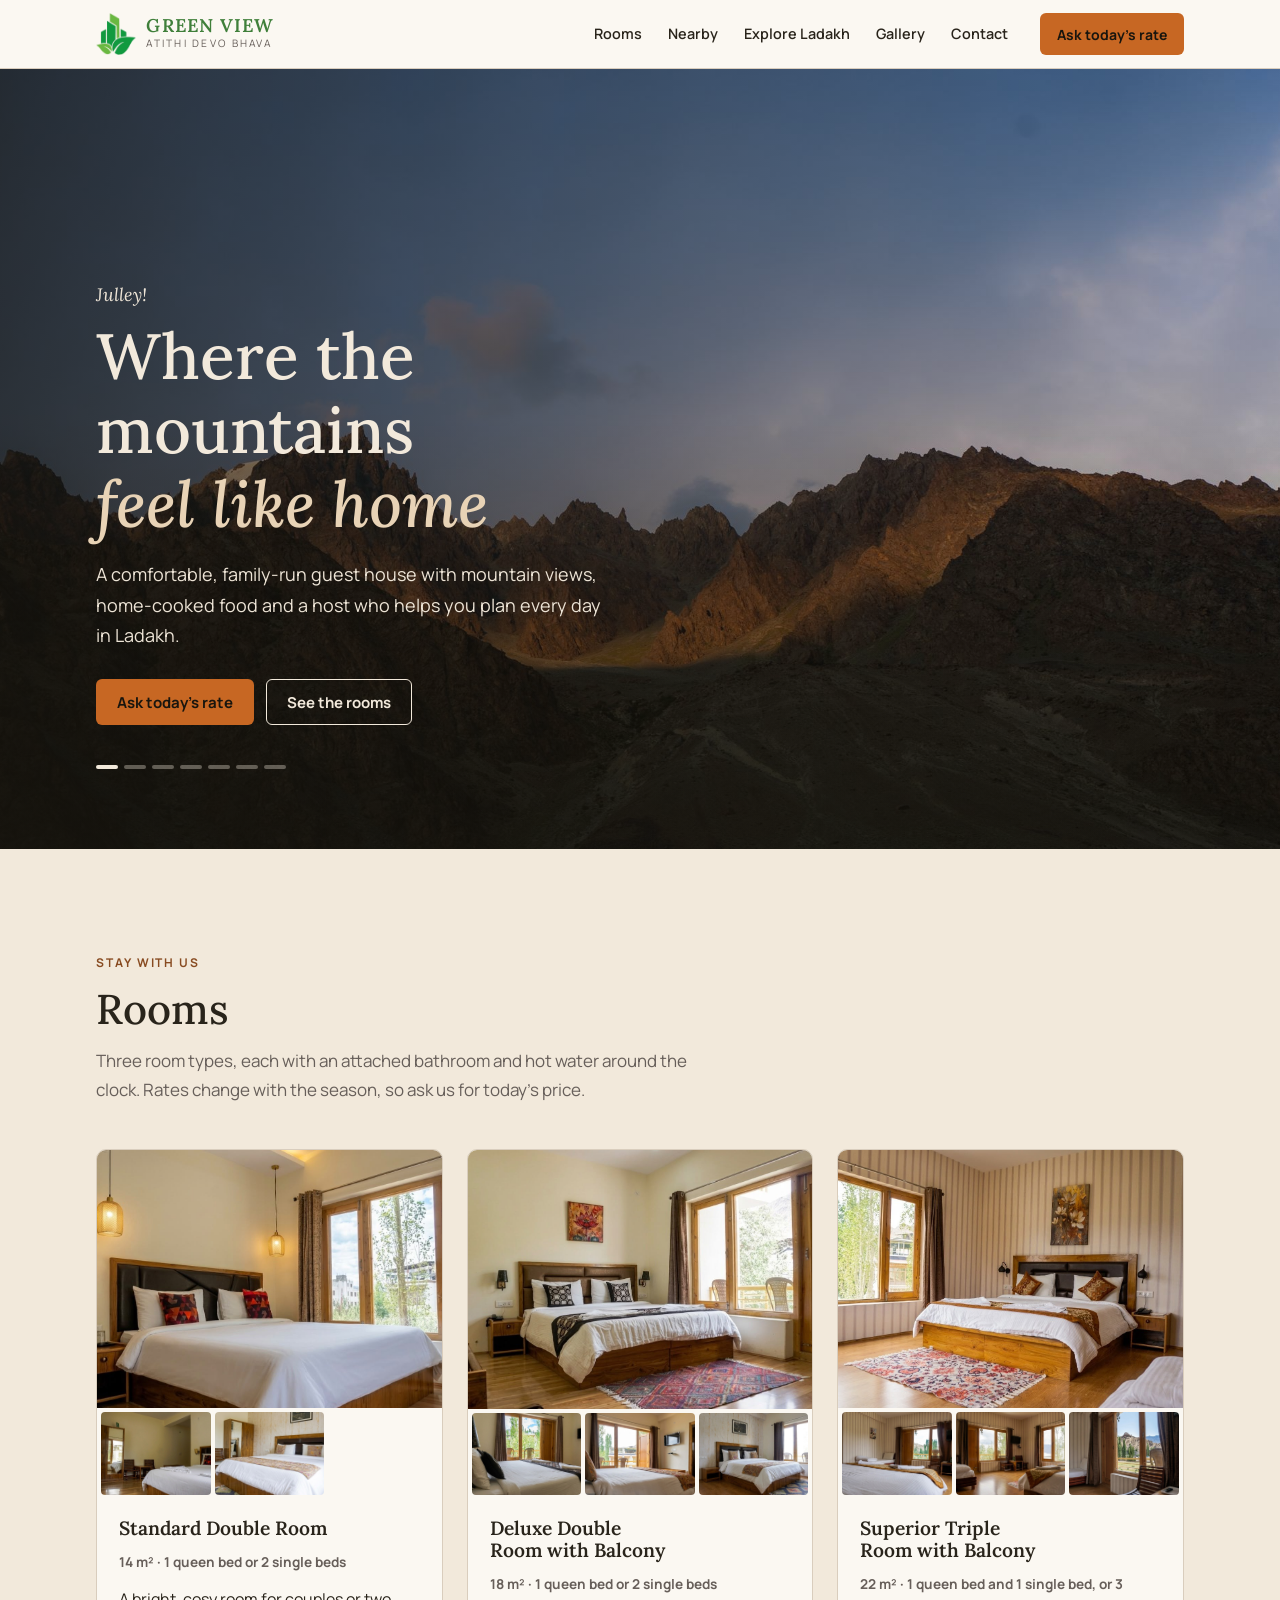
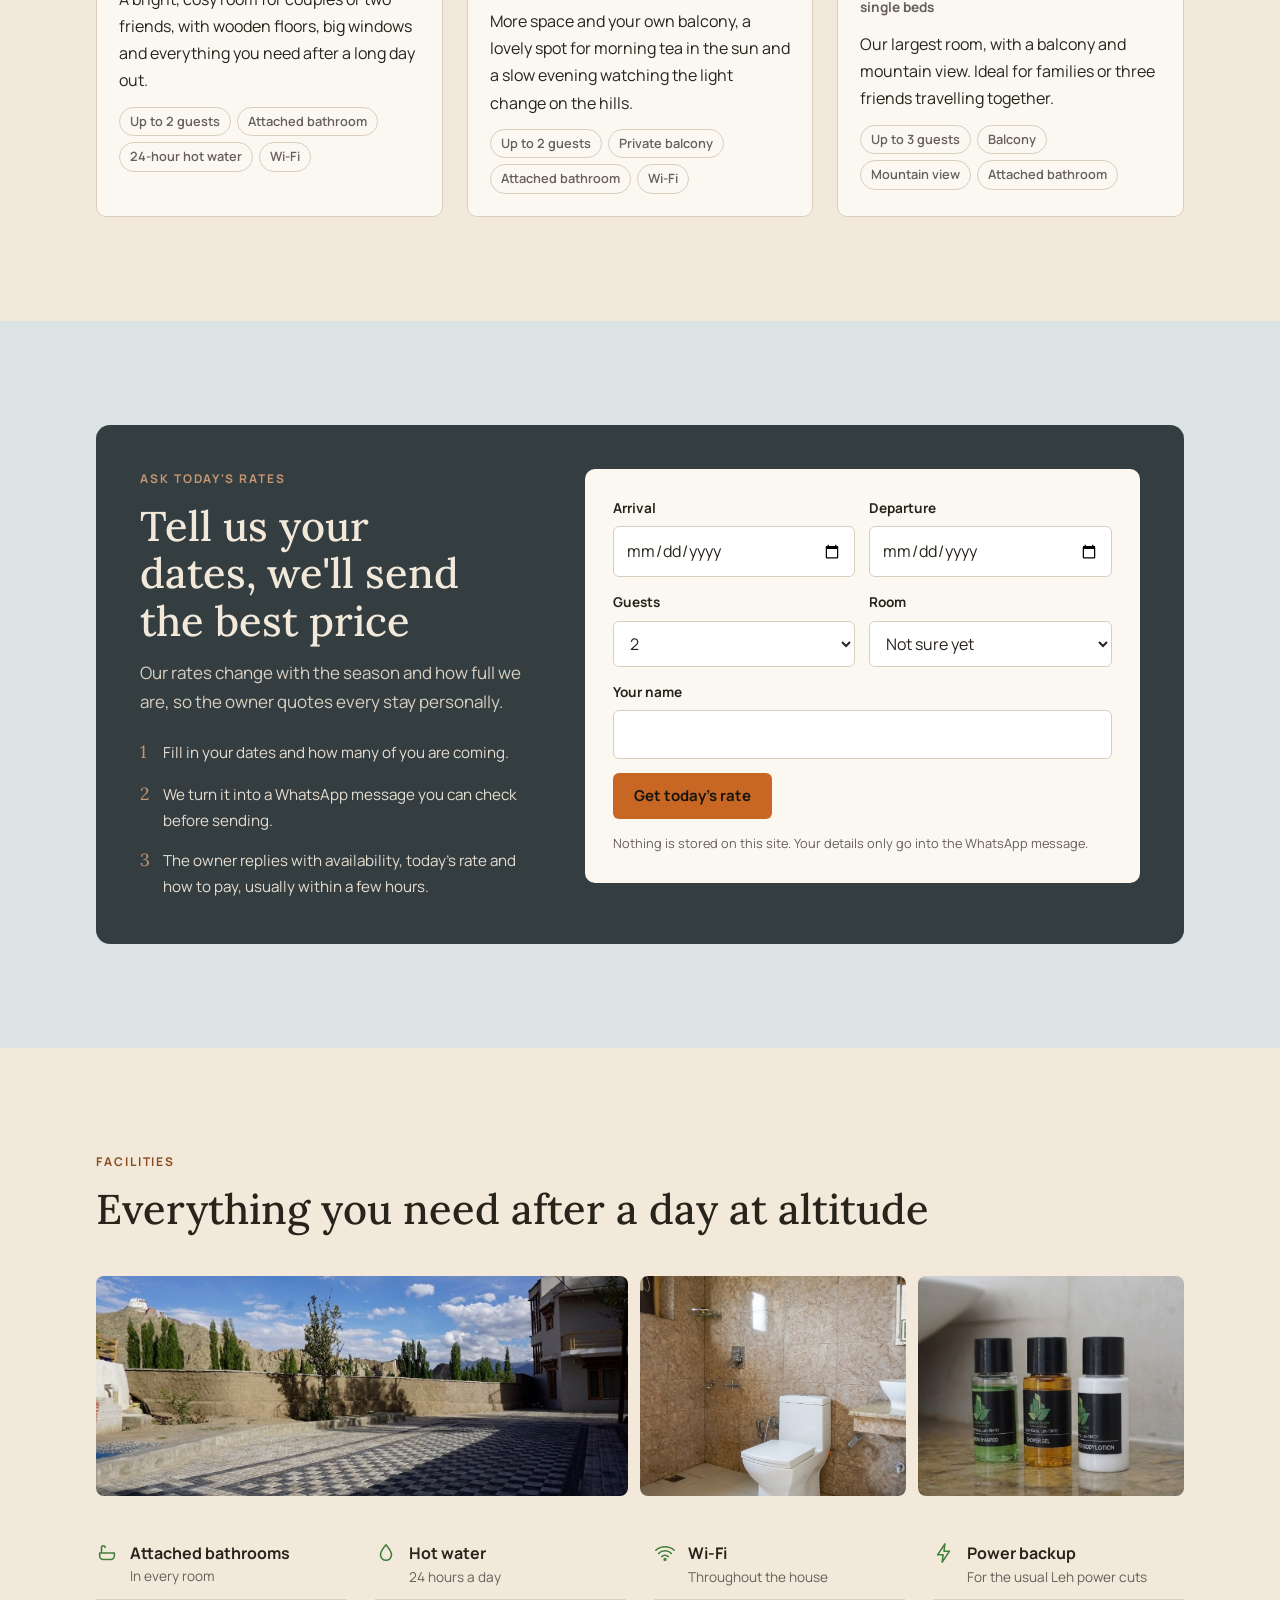
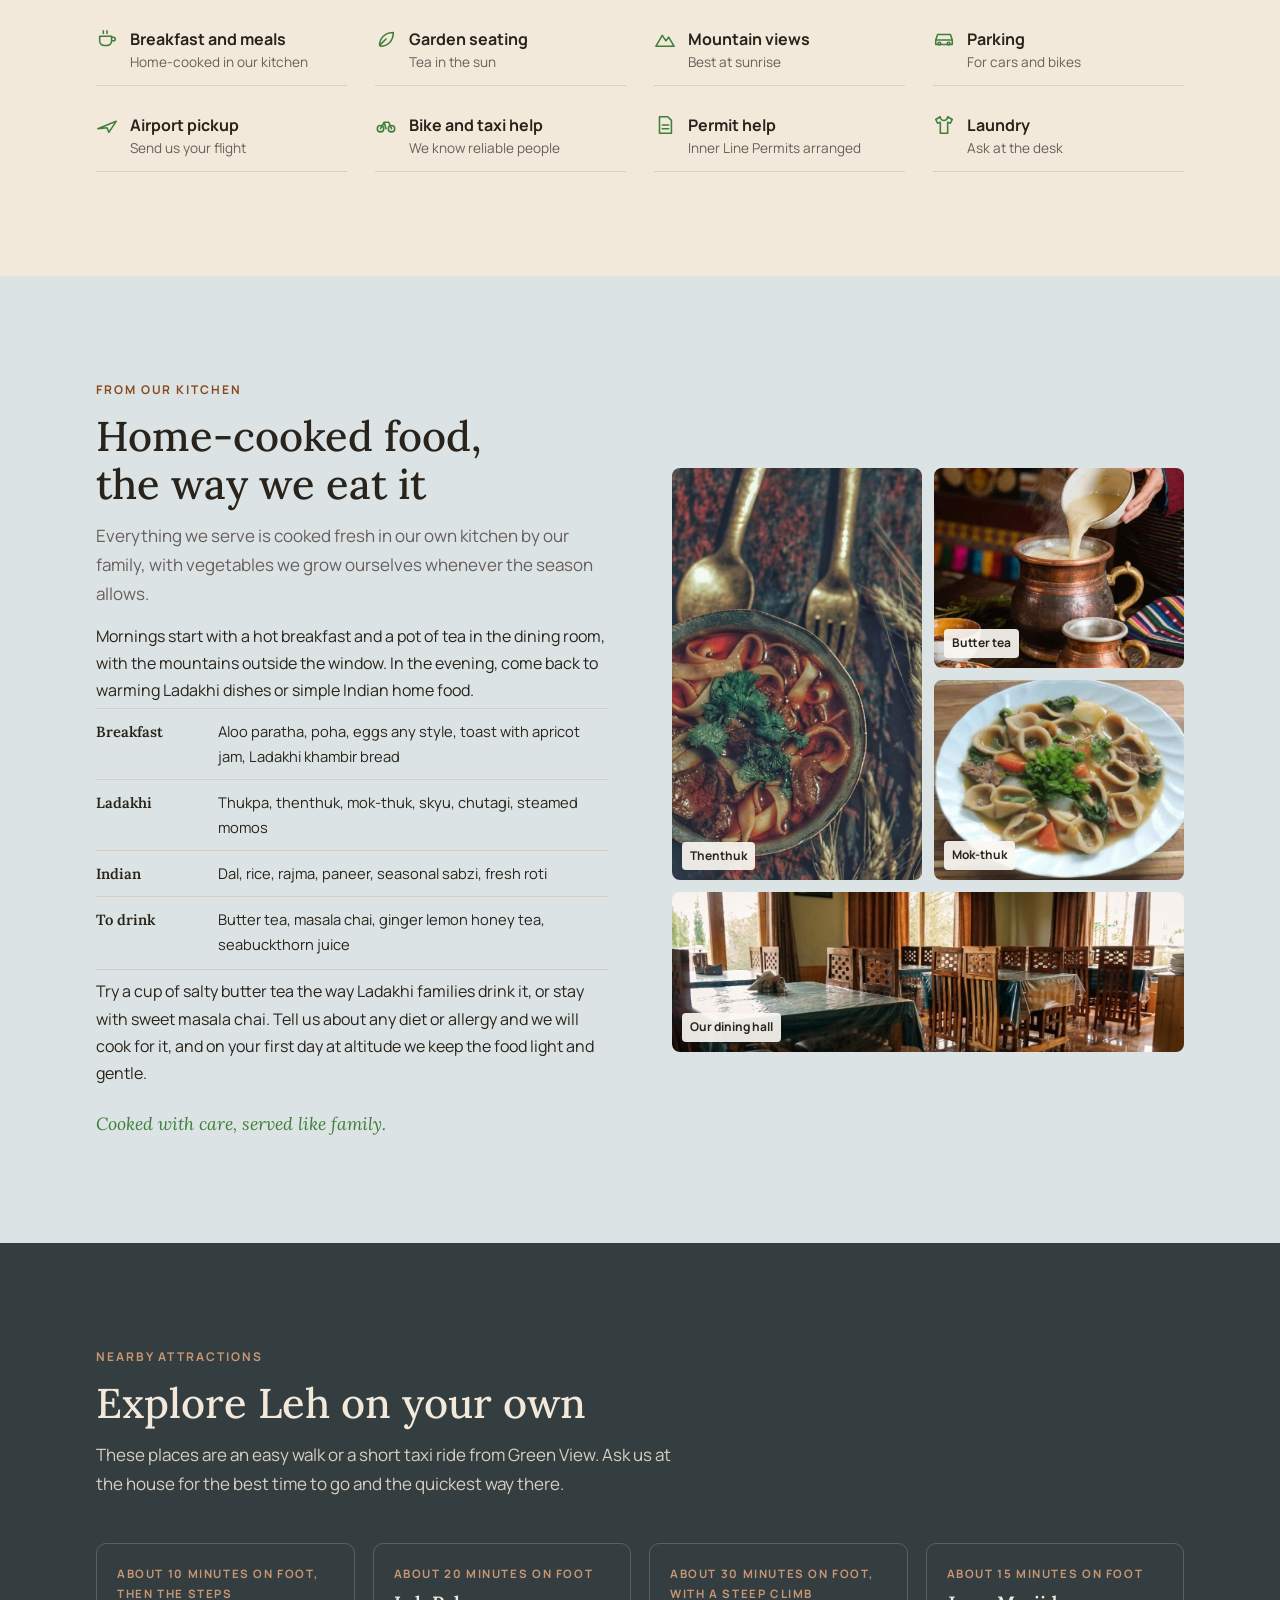
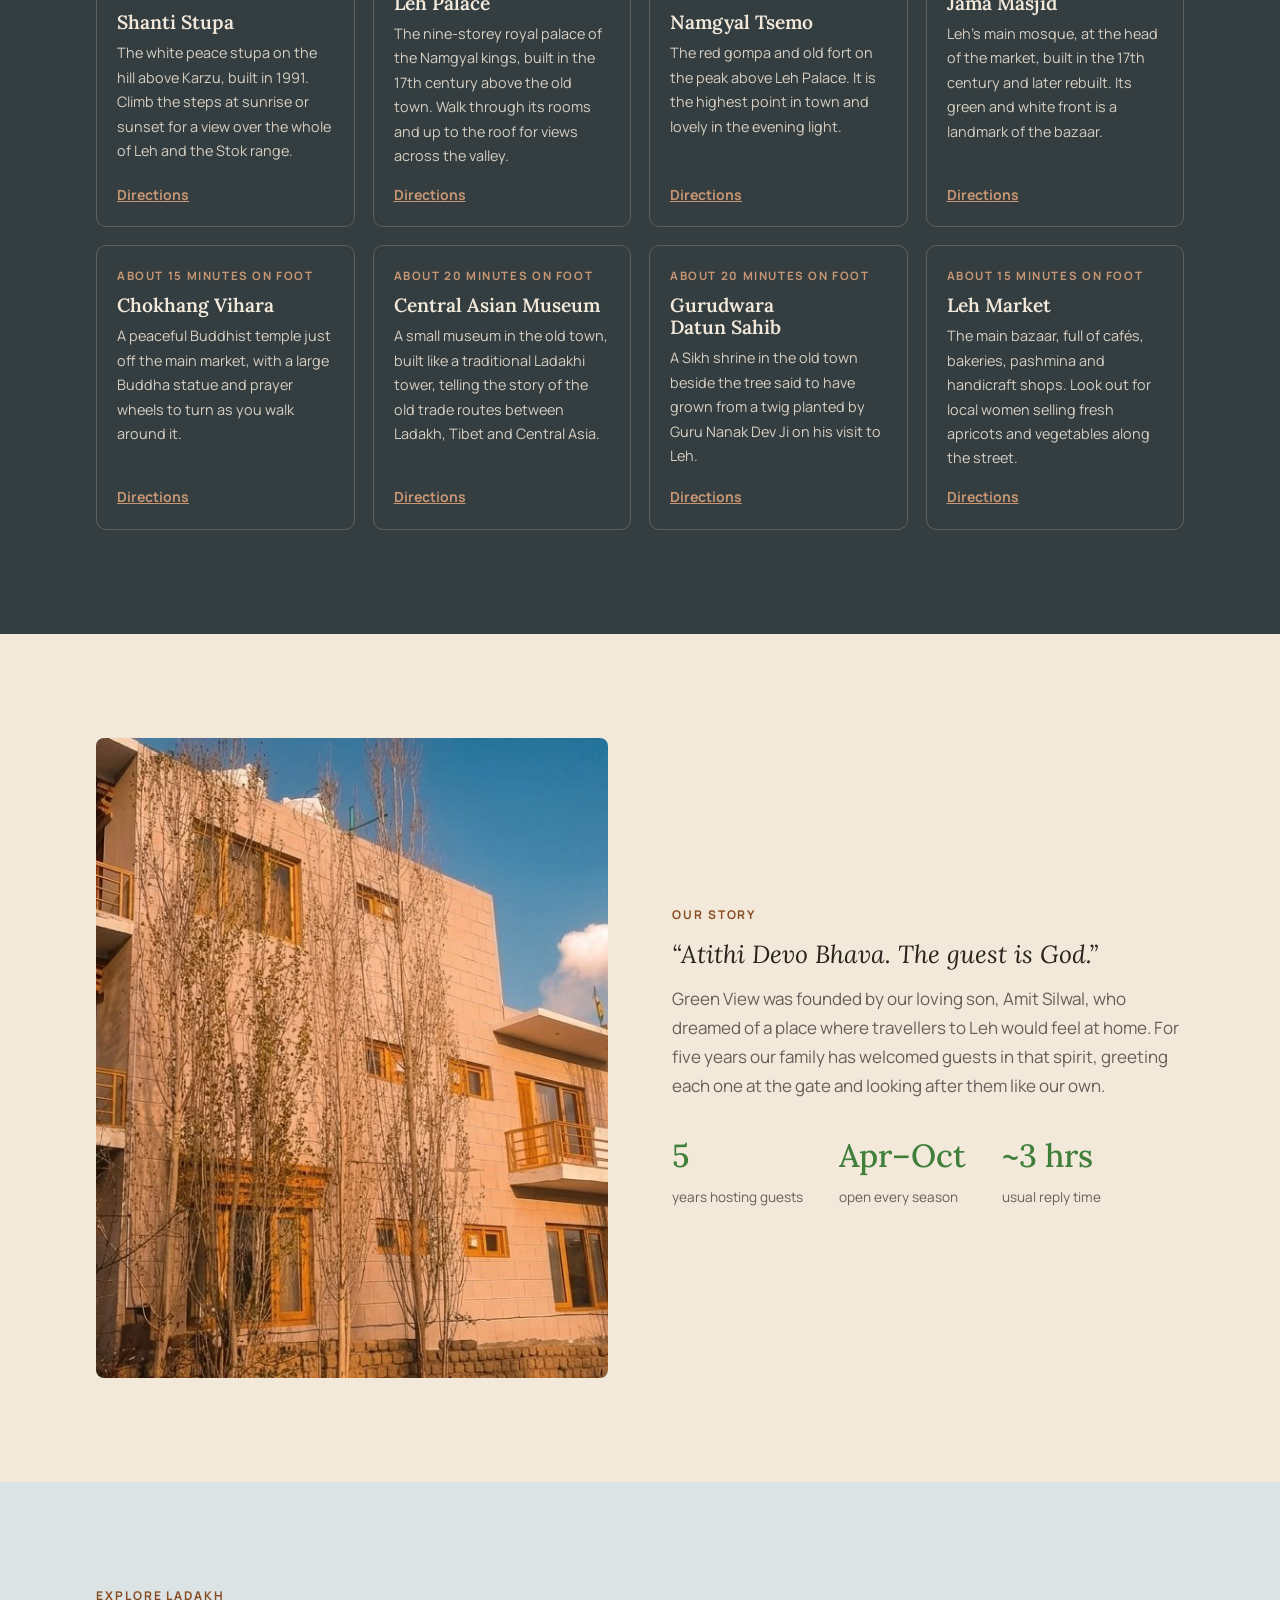
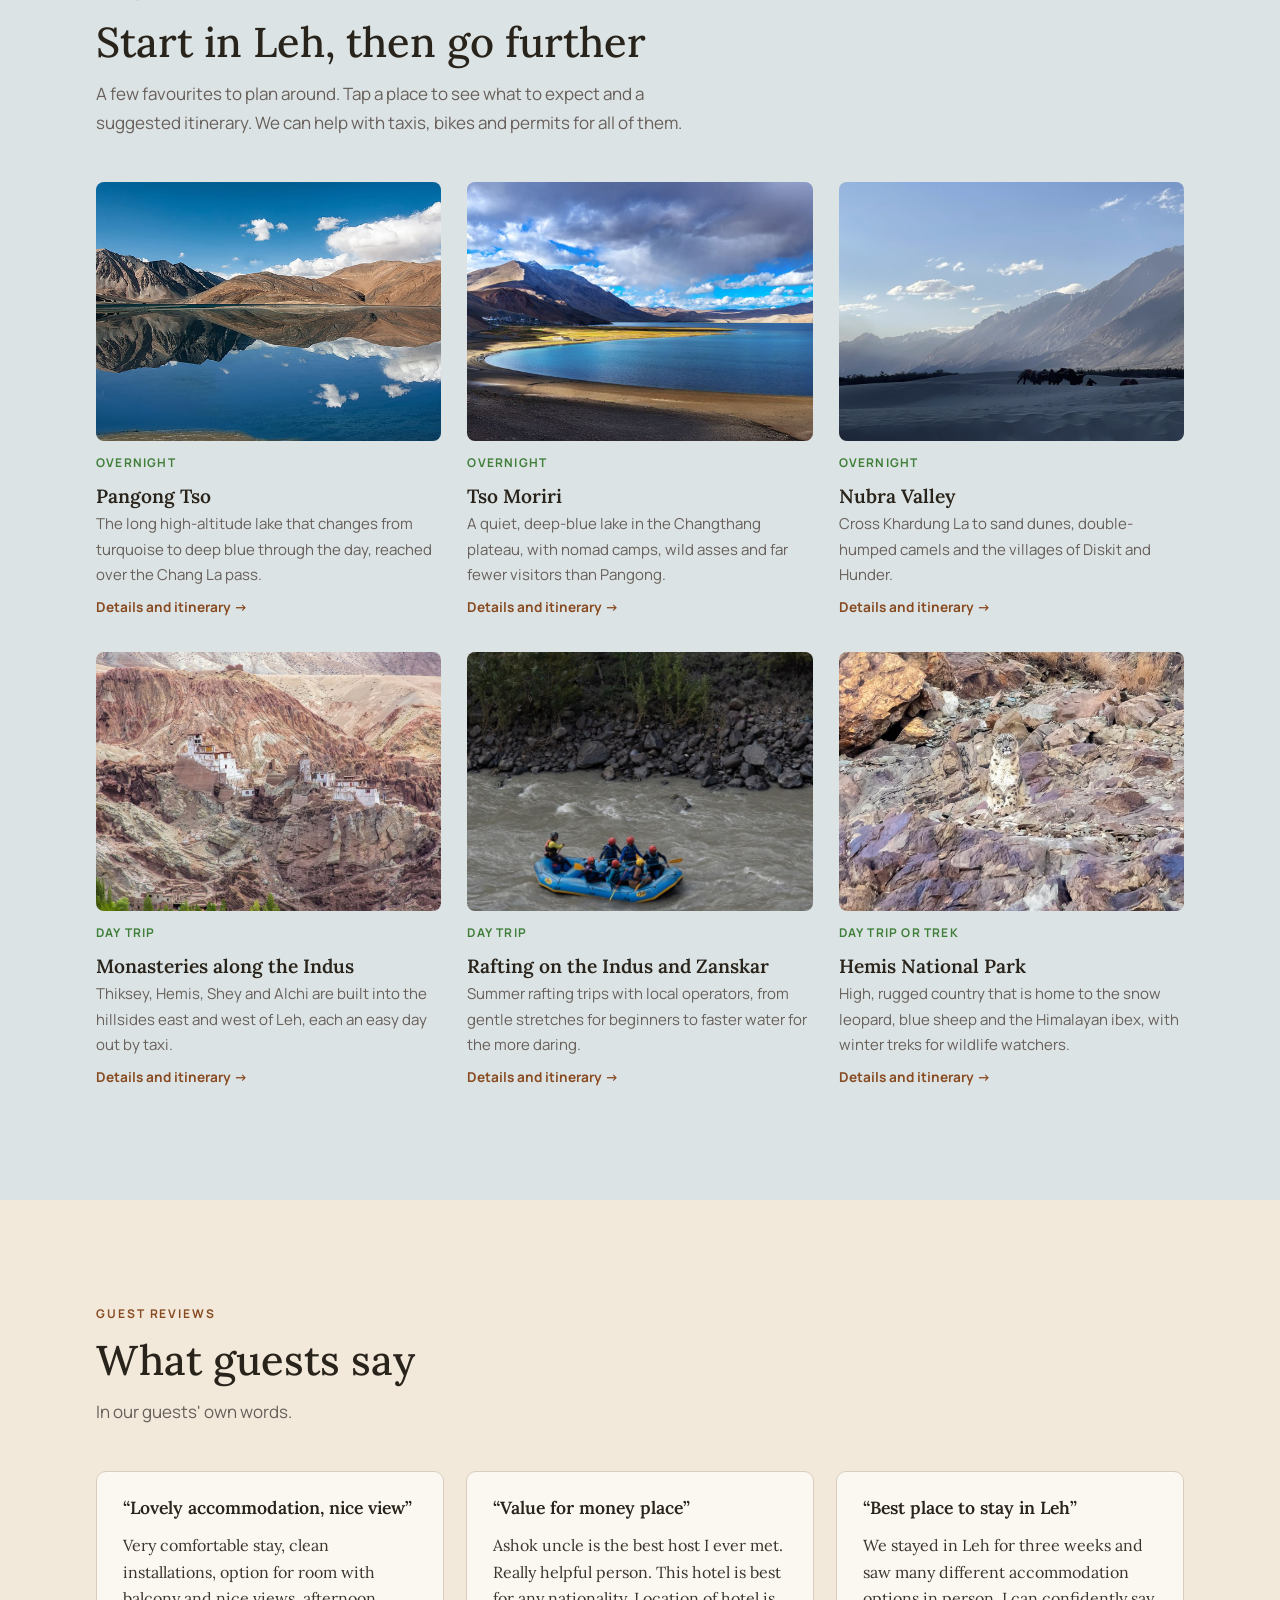
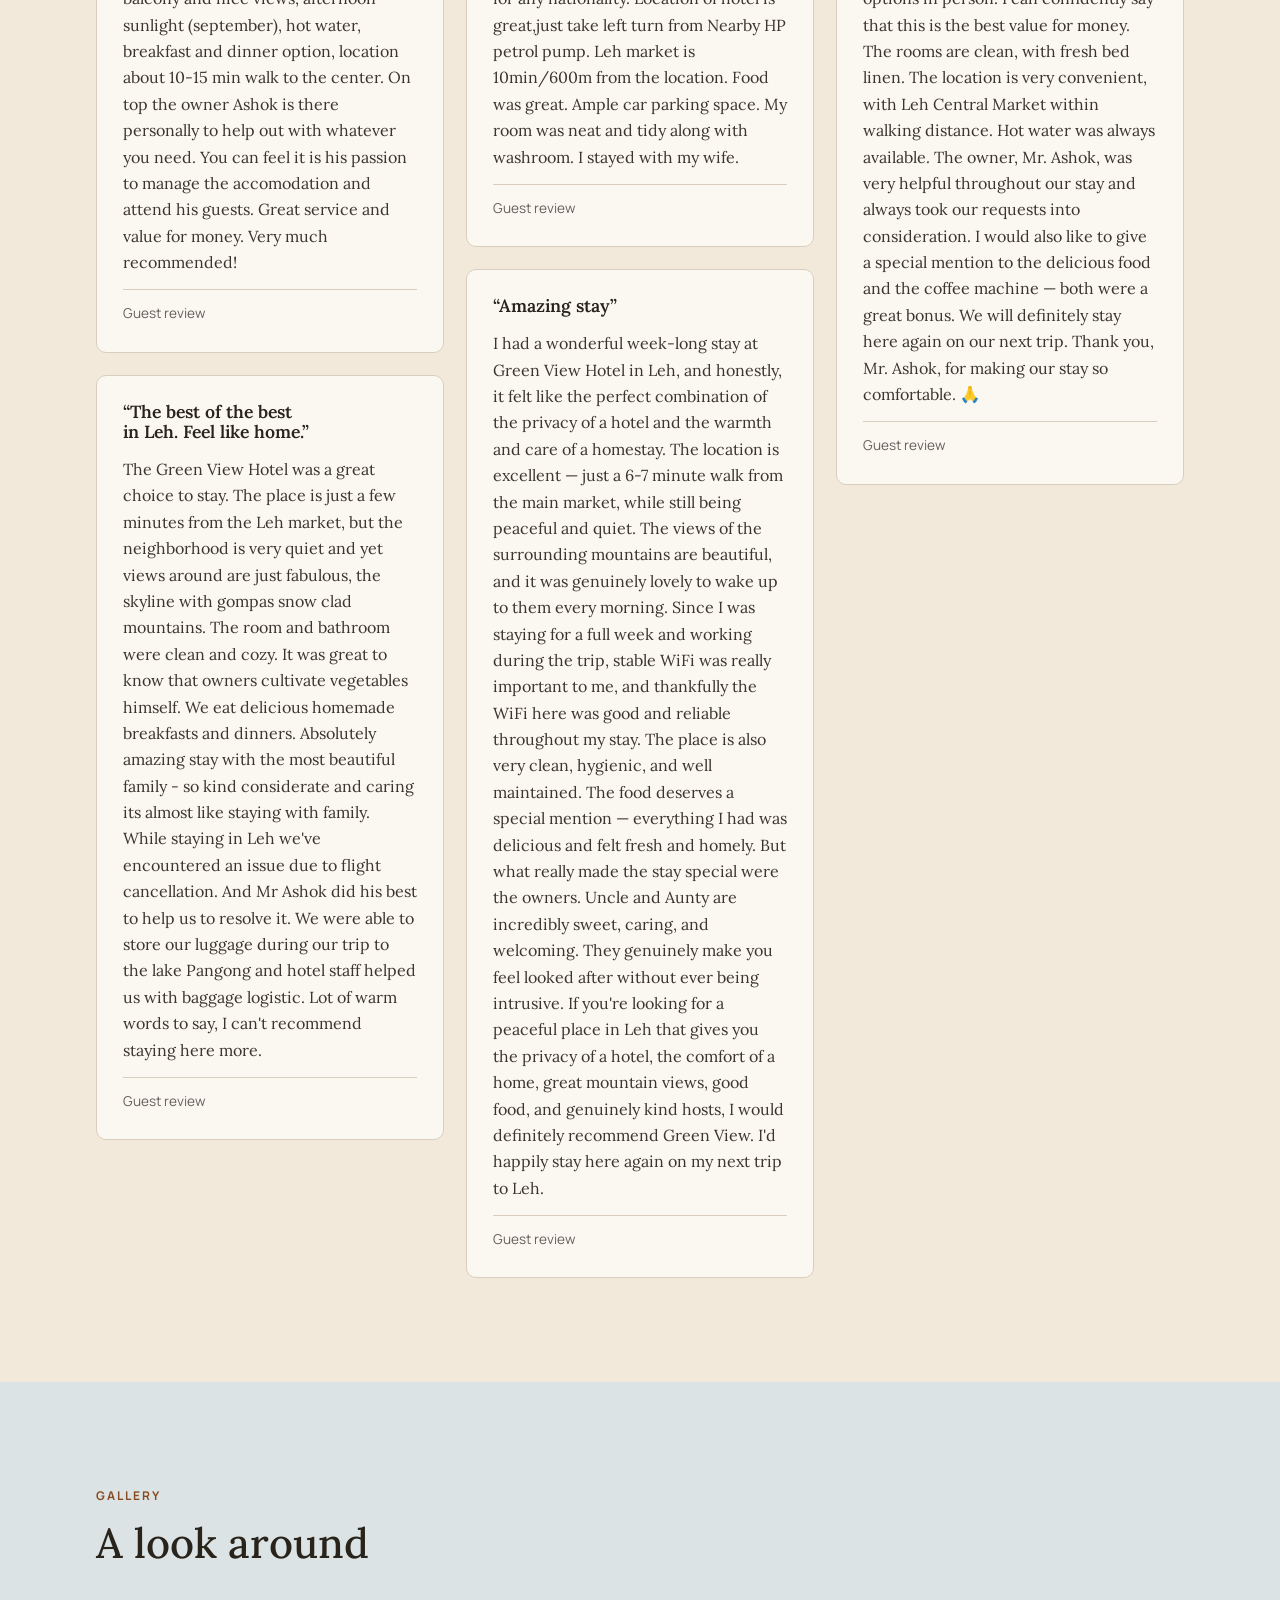
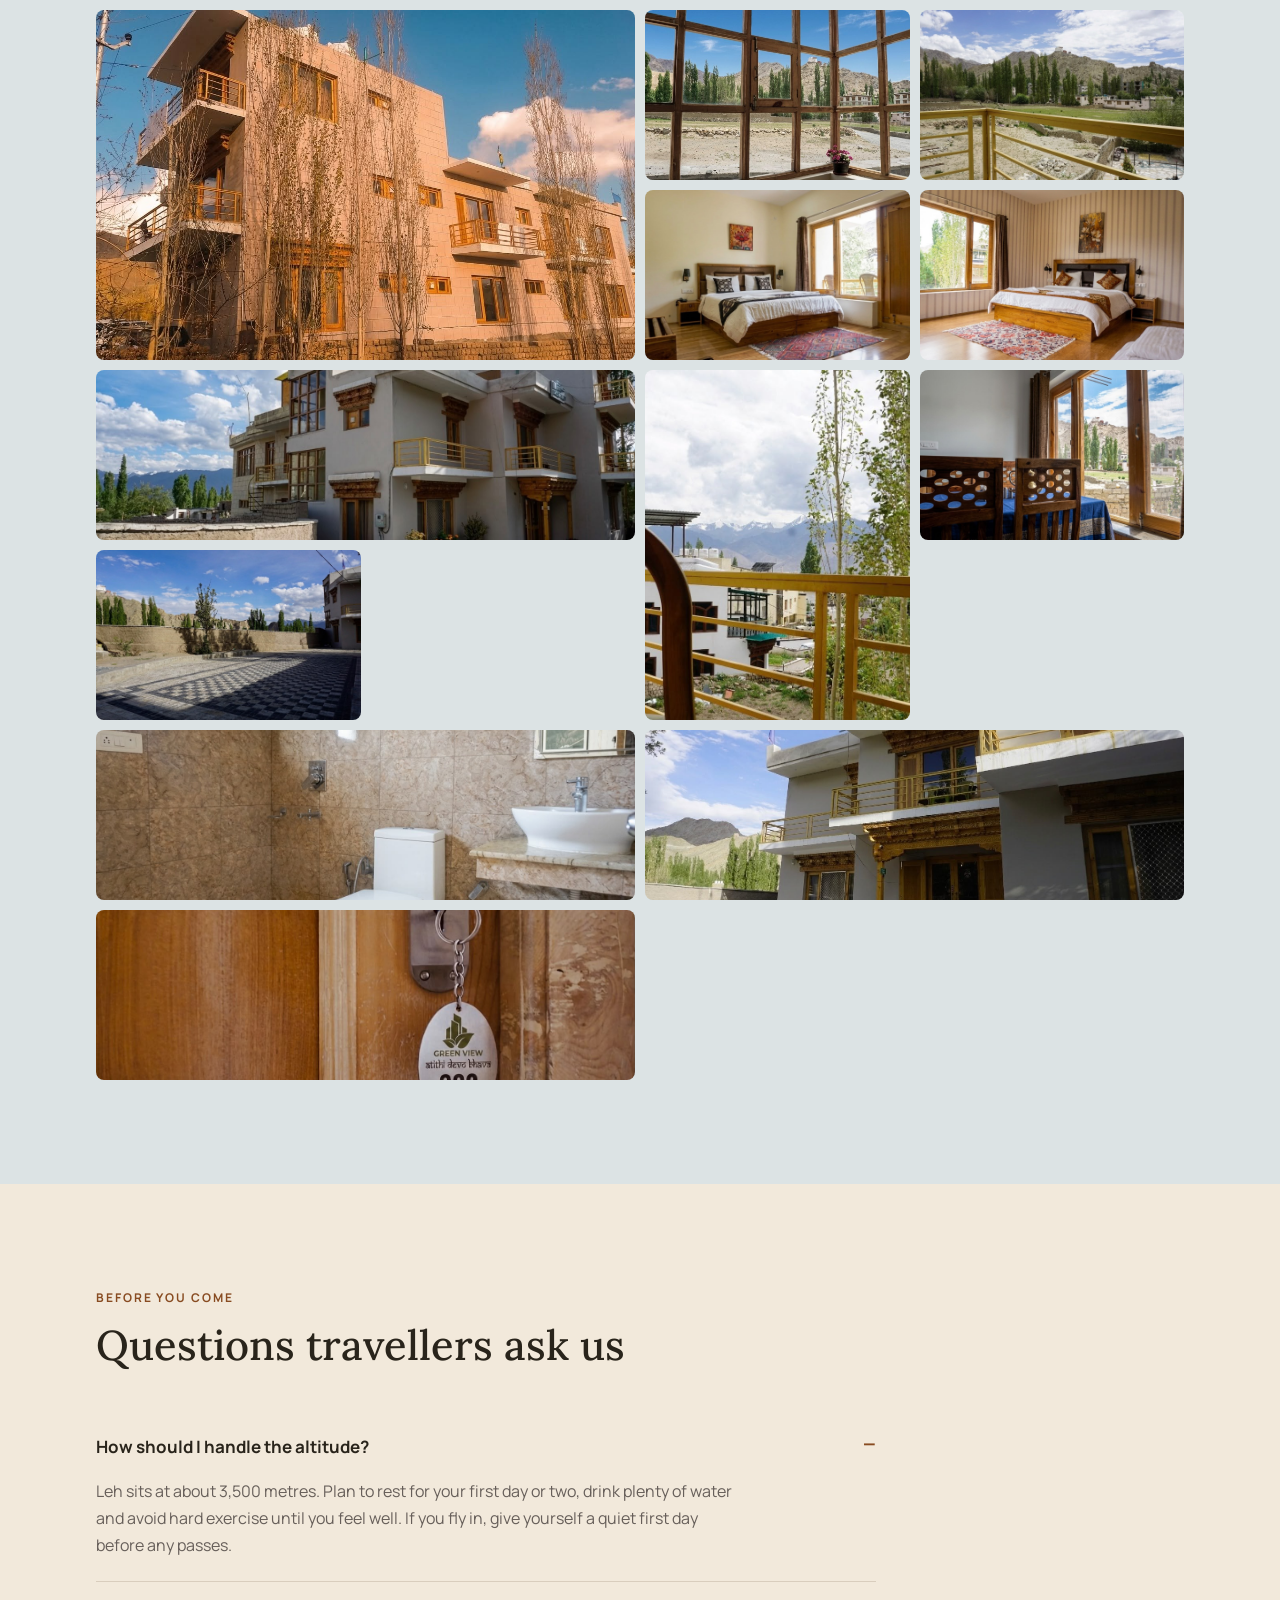
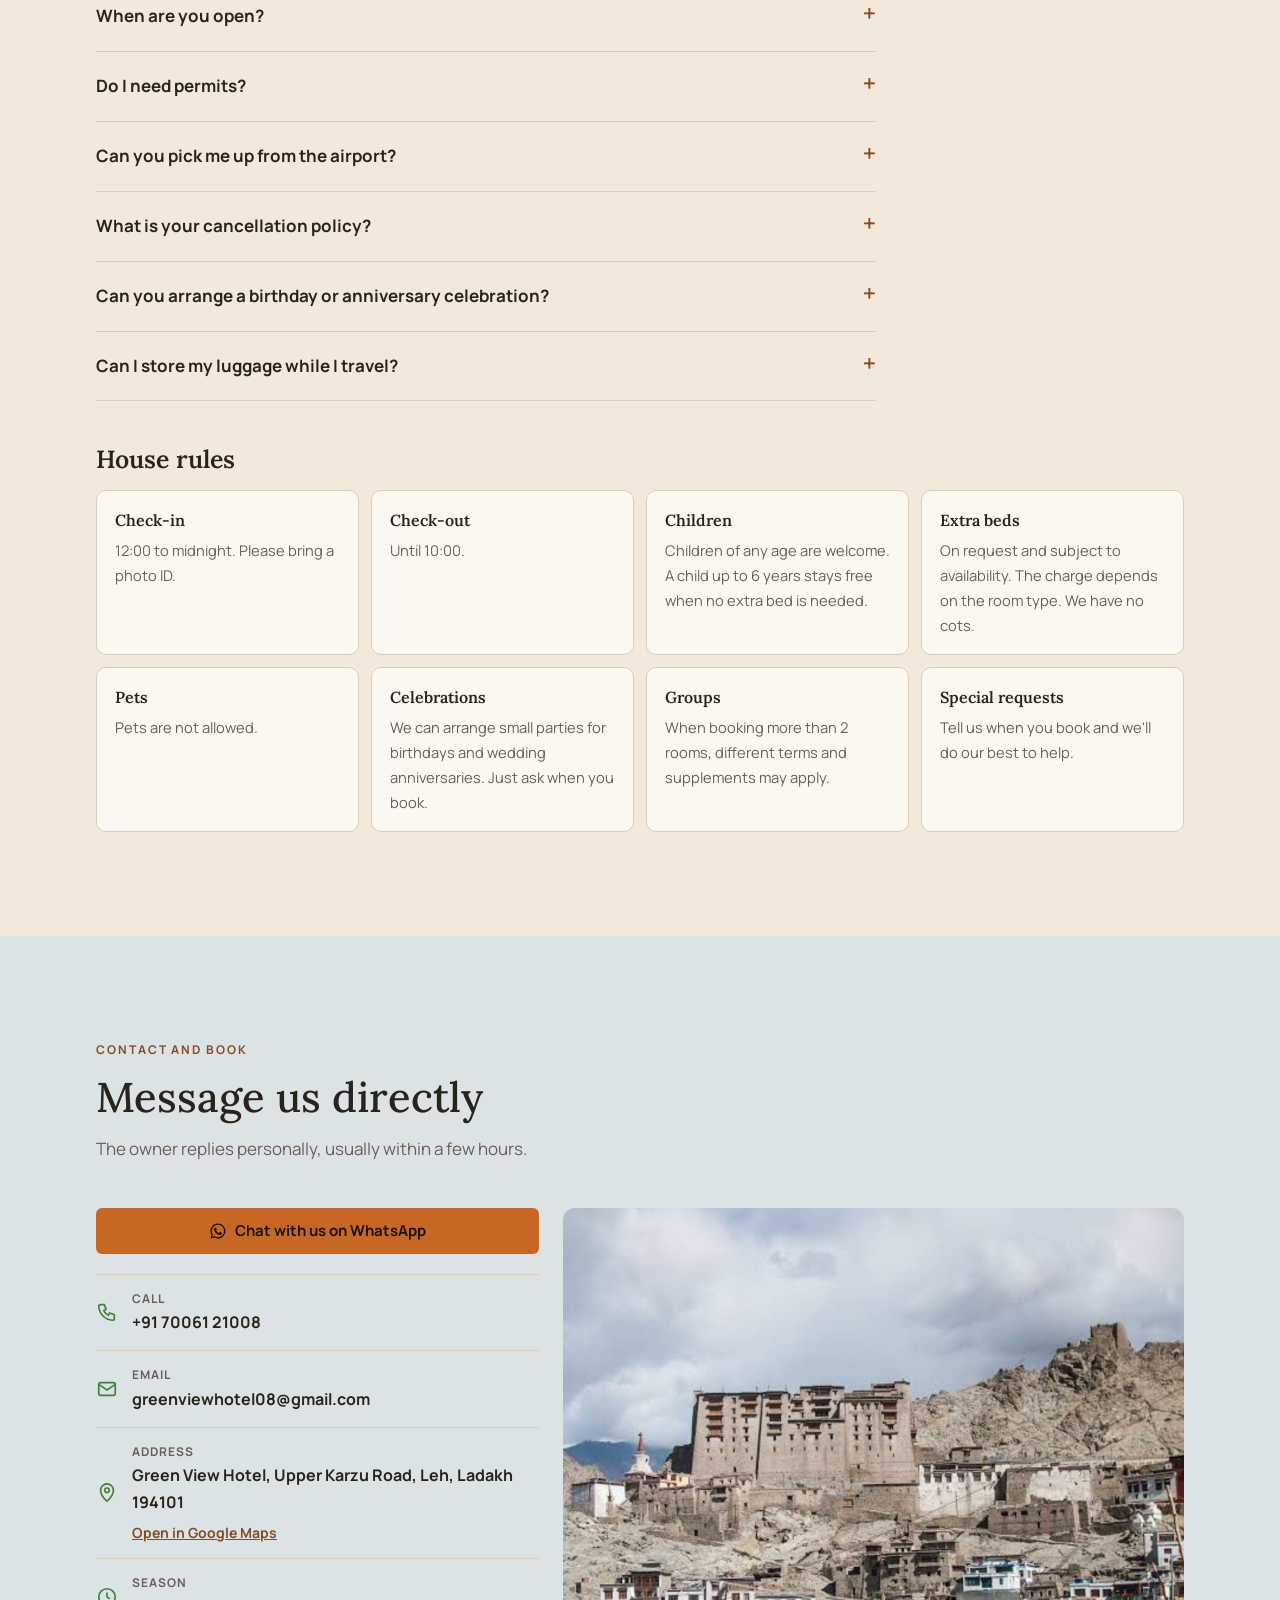
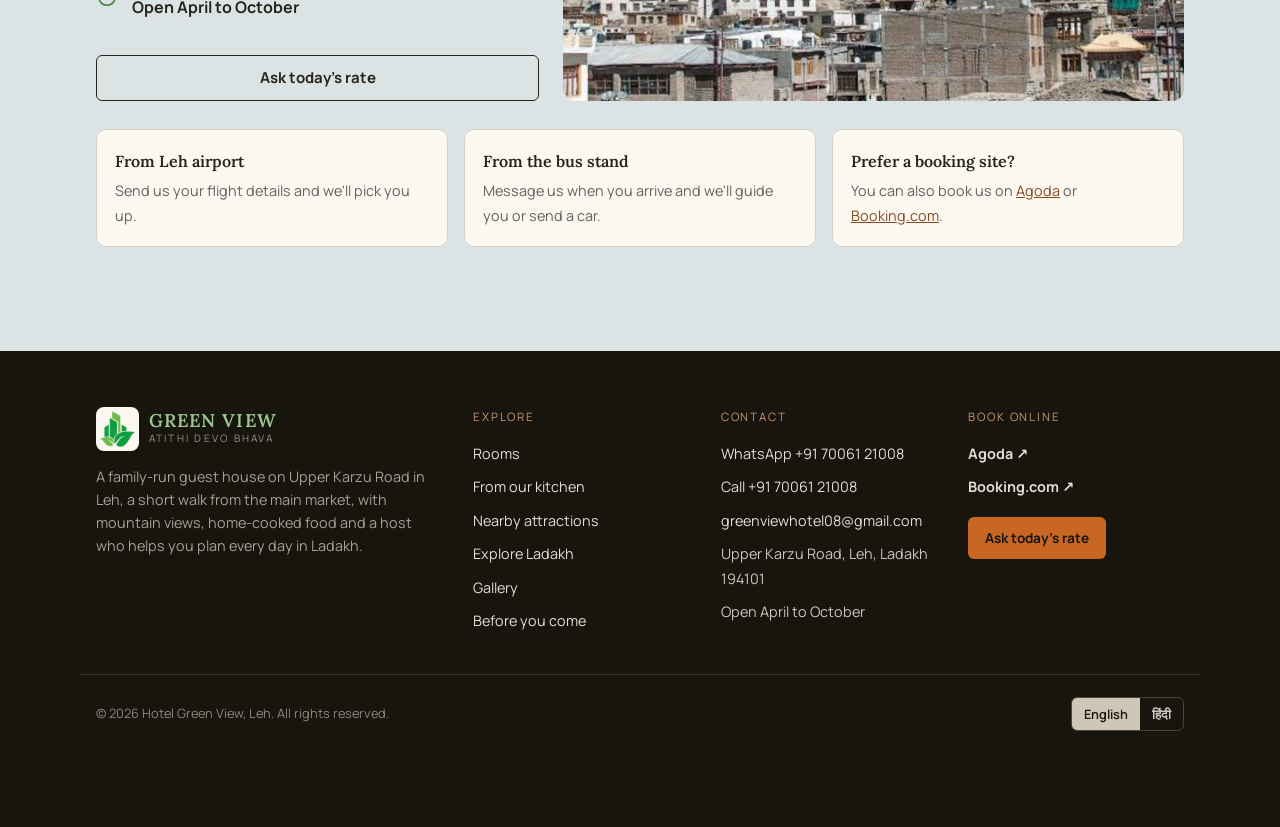
==== commit 932e42e7: "Nearby attractions, Booking.com room types, new logo, owner's notes Replaces Experiences with eight " ====
--- a/index.html
+++ b/index.html
@@ -4,7 +4,7 @@
 <meta charset="utf-8">
 <meta name="viewport" content="width=device-width,initial-scale=1">
 <title>Hotel Green View, Leh | Family Guest House on Upper Karzu Road, Ladakh</title>
-<meta name="description" content="Family-run guest house on Upper Karzu Road, Leh, Ladakh. Deluxe and Premium rooms with mountain views, home-cooked Ladakhi food, airport pickup and help planning Nubra, Pangong and Tso Moriri.">
+<meta name="description" content="Family-run guest house on Upper Karzu Road, Leh, Ladakh. Standard, Deluxe and Superior Triple rooms with mountain views, home-cooked food, airport pickup and a short walk to Shanti Stupa and Leh market.">
 <link rel="canonical" href="https://dioskit.github.io/GREENVIEW_GUESTHOUSE/">
 <meta name="robots" content="index,follow,max-image-preview:large">
 <meta name="theme-color" content="#343E41">
@@ -15,7 +15,7 @@
 <meta property="og:locale" content="en_IN">
 <meta property="og:url" content="https://dioskit.github.io/GREENVIEW_GUESTHOUSE/">
 <meta property="og:title" content="Hotel Green View, Leh">
-<meta property="og:description" content="A family-run guest house on Upper Karzu Road, Leh, with mountain views, home-cooked food and host-led experiences.">
+<meta property="og:description" content="A family-run guest house on Upper Karzu Road, Leh, with mountain views and home-cooked food, a short walk from Shanti Stupa and Leh market.">
 <meta property="og:image" content="https://dioskit.github.io/GREENVIEW_GUESTHOUSE/assets/images/gallery_images/1.jpg">
 <meta property="og:image:alt" content="The front of Hotel Green View in Leh">
 <meta name="twitter:card" content="summary_large_image">
@@ -25,10 +25,10 @@
 <link rel="stylesheet" href="https://fonts.googleapis.com/css2?family=Lora:ital,wght@0,400..600;1,400..600&family=Manrope:wght@400..700&display=swap">
 <link rel="stylesheet" href="assets/css/style.css">
 <script type="application/ld+json">
-{"@context": "https://schema.org", "@type": "Hotel", "@id": "https://dioskit.github.io/GREENVIEW_GUESTHOUSE/#hotel", "name": "Hotel Green View", "alternateName": "Green View Residency", "url": "https://dioskit.github.io/GREENVIEW_GUESTHOUSE/", "description": "A family-run guest house on Upper Karzu Road, Leh, Ladakh, with mountain views, home-cooked food and host-led experiences.", "image": ["https://dioskit.github.io/GREENVIEW_GUESTHOUSE/assets/images/gallery_images/1.jpg", "https://dioskit.github.io/GREENVIEW_GUESTHOUSE/assets/images/gallery_images/10.jpg", "https://dioskit.github.io/GREENVIEW_GUESTHOUSE/assets/images/rooms_images/2%20delux%20main%20pic.jpg"], "logo": "https://dioskit.github.io/GREENVIEW_GUESTHOUSE/apple-touch-icon.png", "address": {"@type": "PostalAddress", "streetAddress": "Upper Karzu Road", "addressLocality": "Leh", "addressRegion": "Ladakh", "postalCode": "194101", "addressCountry": "IN"}, "geo": {"@type": "GeoCoordinates", "latitude": 34.17046, "longitude": 77.57462}, "hasMap": "https://www.google.com/maps/search/?api=1&query=Green+View+Hotel+Upper+Karzu+Road+Leh", "telephone": "+91-7006121008", "email": "greenviewhotel08@gmail.com", "checkinTime": "12:00", "checkoutTime": "10:00", "petsAllowed": false, "currenciesAccepted": "INR", "amenityFeature": [{"@type": "LocationFeatureSpecification", "name": "Attached bathroom", "value": true}, {"@type": "LocationFeatureSpecification", "name": "Hot water", "value": true}, {"@type": "LocationFeatureSpecification", "name": "Free Wi-Fi", "value": true}, {"@type": "LocationFeatureSpecification", "name": "Power backup", "value": true}, {"@type": "LocationFeatureSpecification", "name": "Home-cooked meals", "value": true}, {"@type": "LocationFeatureSpecification", "name": "Airport pickup", "value": true}], "sameAs": ["https://www.agoda.com/it-it/green-view-residency/hotel/leh-in.html", "https://www.booking.com/Share-Jrj0kc8"]}
+{"@context": "https://schema.org", "@type": "Hotel", "@id": "https://dioskit.github.io/GREENVIEW_GUESTHOUSE/#hotel", "name": "Hotel Green View", "alternateName": "Green View Residency", "url": "https://dioskit.github.io/GREENVIEW_GUESTHOUSE/", "description": "A family-run guest house on Upper Karzu Road, Leh, Ladakh, with mountain views and home-cooked food, a short walk from Shanti Stupa and Leh market.", "image": ["https://dioskit.github.io/GREENVIEW_GUESTHOUSE/assets/images/gallery_images/1.jpg", "https://dioskit.github.io/GREENVIEW_GUESTHOUSE/assets/images/gallery_images/10.jpg", "https://dioskit.github.io/GREENVIEW_GUESTHOUSE/assets/images/rooms_images/deluxe-1.jpg"], "logo": "https://dioskit.github.io/GREENVIEW_GUESTHOUSE/apple-touch-icon.png", "address": {"@type": "PostalAddress", "streetAddress": "Upper Karzu Road", "addressLocality": "Leh", "addressRegion": "Ladakh", "postalCode": "194101", "addressCountry": "IN"}, "geo": {"@type": "GeoCoordinates", "latitude": 34.17046, "longitude": 77.57462}, "hasMap": "https://www.google.com/maps/search/?api=1&query=Green+View+Hotel+Upper+Karzu+Road+Leh", "telephone": "+91-7006121008", "email": "greenviewhotel08@gmail.com", "checkinTime": "12:00", "checkoutTime": "10:00", "petsAllowed": false, "currenciesAccepted": "INR", "amenityFeature": [{"@type": "LocationFeatureSpecification", "name": "Attached bathroom", "value": true}, {"@type": "LocationFeatureSpecification", "name": "Hot water", "value": true}, {"@type": "LocationFeatureSpecification", "name": "Free Wi-Fi", "value": true}, {"@type": "LocationFeatureSpecification", "name": "Power backup", "value": true}, {"@type": "LocationFeatureSpecification", "name": "Home-cooked meals", "value": true}, {"@type": "LocationFeatureSpecification", "name": "Airport pickup", "value": true}], "sameAs": ["https://www.agoda.com/it-it/green-view-residency/hotel/leh-in.html", "https://www.booking.com/Share-Jrj0kc8"], "slogan": "Atithi Devo Bhava", "containsPlace": [{"@type": "HotelRoom", "name": "Standard Double Room", "floorSize": {"@type": "QuantitativeValue", "value": 14, "unitCode": "MTK"}, "occupancy": {"@type": "QuantitativeValue", "maxValue": 2}}, {"@type": "HotelRoom", "name": "Deluxe Double Room with Balcony", "floorSize": {"@type": "QuantitativeValue", "value": 18, "unitCode": "MTK"}, "occupancy": {"@type": "QuantitativeValue", "maxValue": 2}}, {"@type": "HotelRoom", "name": "Superior Triple Room with Balcony", "floorSize": {"@type": "QuantitativeValue", "value": 22, "unitCode": "MTK"}, "occupancy": {"@type": "QuantitativeValue", "maxValue": 3}}]}
 </script>
 <script type="application/ld+json">
-{"@context": "https://schema.org", "@type": "FAQPage", "mainEntity": [{"@type": "Question", "name": "How should I handle the altitude?", "acceptedAnswer": {"@type": "Answer", "text": "Leh sits at about 3,500 metres. Plan to rest for your first day or two, drink plenty of water and avoid hard exercise until you feel well. If you fly in, give yourself a quiet first day before any passes."}}, {"@type": "Question", "name": "When are you open?", "acceptedAnswer": {"@type": "Answer", "text": "We welcome guests from April to October, which is the main travel season in Ladakh."}}, {"@type": "Question", "name": "Do I need permits?", "acceptedAnswer": {"@type": "Answer", "text": "Leh town needs no permit, but places like Nubra Valley and Pangong Tso do. Tell us your plans and we'll help you arrange them."}}, {"@type": "Question", "name": "Can you pick me up from the airport?", "acceptedAnswer": {"@type": "Answer", "text": "Yes. Send us your flight details on WhatsApp and we'll arrange a pickup."}}, {"@type": "Question", "name": "What is your cancellation policy?", "acceptedAnswer": {"@type": "Answer", "text": "It depends on the room and how you book. If you book with us directly, ask us on WhatsApp and we'll explain the terms for your dates. On Booking.com or Agoda, the conditions are shown with each room option."}}, {"@type": "Question", "name": "Can I store my luggage while I travel?", "acceptedAnswer": {"@type": "Answer", "text": "Yes. Leave your bags with us while you go to Nubra, Pangong or Tso Moriri, and pick them up when you're back."}}]}
+{"@context": "https://schema.org", "@type": "FAQPage", "mainEntity": [{"@type": "Question", "name": "How should I handle the altitude?", "acceptedAnswer": {"@type": "Answer", "text": "Leh sits at about 3,500 metres. Plan to rest for your first day or two, drink plenty of water and avoid hard exercise until you feel well. If you fly in, give yourself a quiet first day before any passes."}}, {"@type": "Question", "name": "When are you open?", "acceptedAnswer": {"@type": "Answer", "text": "We welcome guests from April to October, which is the main travel season in Ladakh."}}, {"@type": "Question", "name": "Do I need permits?", "acceptedAnswer": {"@type": "Answer", "text": "Leh town needs no permit, but places like Nubra Valley and Pangong Tso do. Tell us your plans and we'll help you arrange them."}}, {"@type": "Question", "name": "Can you pick me up from the airport?", "acceptedAnswer": {"@type": "Answer", "text": "Yes. Send us your flight details on WhatsApp and we'll arrange a pickup."}}, {"@type": "Question", "name": "What is your cancellation policy?", "acceptedAnswer": {"@type": "Answer", "text": "It depends on the room and how you book. If you book with us directly, ask us on WhatsApp and we'll explain the terms for your dates. On Booking.com or Agoda, the conditions are shown with each room option."}}, {"@type": "Question", "name": "Can you arrange a birthday or anniversary celebration?", "acceptedAnswer": {"@type": "Answer", "text": "Yes. We arrange small parties for birthdays and wedding anniversaries. Tell us the date and how many guests when you book."}}, {"@type": "Question", "name": "Can I store my luggage while I travel?", "acceptedAnswer": {"@type": "Answer", "text": "Yes. Leave your bags with us while you go to Nubra, Pangong or Tso Moriri, and pick them up when you're back."}}]}
 </script>
 </head>
 <body>
@@ -37,12 +37,12 @@
 <header class="top">
   <div class="wrap">
     <a class="brand" href="#home" aria-label="Hotel Green View, home">
-      <img src="assets/images/logo_images/logo-mark.png" alt="" width="48" height="42">
-      <span><b>Green View</b><small>Hotel · Leh</small></span>
+      <img src="assets/images/logo_images/logo-mark.png" alt="" width="44" height="46">
+      <span><b>Green View</b><small>Atithi Devo Bhava</small></span>
     </a>
     <nav class="nav" id="nav" aria-label="Sections">
       <a href="#rooms" data-i18n="nav_rooms">Rooms</a>
-      <a href="#experiences" data-i18n="nav_exp">Experiences</a>
+      <a href="#nearby" data-i18n="nav_exp">Nearby</a>
       <a href="#explore" data-i18n="nav_explore">Explore Ladakh</a>
       <a href="#gallery" data-i18n="nav_gallery">Gallery</a>
       <a href="#contact" data-i18n="nav_contact">Contact</a>
@@ -92,25 +92,37 @@
     <div class="head rise">
       <p class="eyebrow" data-i18n="rooms_eb">Stay with us</p>
       <h2 data-i18n="rooms_h">Rooms</h2>
-      <p class="lede" data-i18n="rooms_p">Every room sleeps up to three guests and has hot water around the clock. Rates change with the season, so ask us for today's price.</p>
+      <p class="lede" data-i18n="rooms_p">Three room types, each with an attached bathroom and hot water around the clock. Rates change with the season, so ask us for today's price.</p>
     </div>
     <div class="rooms">
       <article class="room rise">
-        <figure class="ph zoom"><img src="assets/images/rooms_images/2%20delux%20main%20pic.jpg" alt="Deluxe room with a double bed and large windows" loading="lazy"></figure>
-        <div class="thumbs"><img src="assets/images/rooms_images/3%20delux.jpg" alt="Deluxe room" loading="lazy"><img src="assets/images/rooms_images/5%20delux.jpg" alt="Deluxe room" loading="lazy"><img src="assets/images/rooms_images/10%20delux.jpg" alt="Deluxe room" loading="lazy"></div>
+        <figure class="ph zoom"><img src="assets/images/rooms_images/standard-1.jpg" alt="Standard double room with a queen bed and large windows" loading="lazy"></figure>
+        <div class="thumbs"><img src="assets/images/rooms_images/standard-2.jpg" alt="Standard Double Room" loading="lazy"><img src="assets/images/rooms_images/standard-3.jpg" alt="Standard Double Room" loading="lazy"></div>
         <div class="body">
-          <h3>Deluxe Room</h3>
-          <p>A bright, simple room for couples, friends or a small family, with a comfortable bed, wooden floors and space to unpack after a long road.</p>
-          <ul><li>Up to 3 guests</li><li>Attached bathroom</li><li>24-hour hot water</li><li>Wi-Fi</li></ul>
+          <h3>Standard Double Room</h3>
+          <p class="dims">14 m² · 1 queen bed or 2 single beds</p>
+          <p>A bright, cosy room for couples or two friends, with wooden floors, big windows and everything you need after a long day out.</p>
+          <ul><li>Up to 2 guests</li><li>Attached bathroom</li><li>24-hour hot water</li><li>Wi-Fi</li></ul>
         </div>
       </article>
       <article class="room rise">
-        <figure class="ph zoom"><img src="assets/images/rooms_images/1%20premium%20main%20pic.jpg" alt="Premium room with a double bed and a patterned rug" loading="lazy"></figure>
-        <div class="thumbs"><img src="assets/images/rooms_images/4%20premium.jpg" alt="Premium room" loading="lazy"><img src="assets/images/rooms_images/7%20premium.jpg" alt="Premium room" loading="lazy"><img src="assets/images/rooms_images/8%20premium.jpg" alt="Premium room" loading="lazy"><img src="assets/images/rooms_images/9%20premium.jpg" alt="Premium room" loading="lazy"><img src="assets/images/rooms_images/12%20premium.jpg" alt="Premium room" loading="lazy"><img src="assets/images/rooms_images/14%20premium.jpg" alt="Premium room" loading="lazy"></div>
+        <figure class="ph zoom"><img src="assets/images/rooms_images/deluxe-1.jpg" alt="Deluxe double room with a balcony door and a patterned rug" loading="lazy"></figure>
+        <div class="thumbs"><img src="assets/images/rooms_images/deluxe-2.jpg" alt="Deluxe Double Room with Balcony" loading="lazy"><img src="assets/images/rooms_images/deluxe-3.jpg" alt="Deluxe Double Room with Balcony" loading="lazy"><img src="assets/images/rooms_images/deluxe-4.jpg" alt="Deluxe Double Room with Balcony" loading="lazy"></div>
         <div class="body">
-          <h3>Premium Room</h3>
-          <p>Our larger room, for guests who want a little more space and the best of the view. A good choice for longer stays and remote work.</p>
-          <ul><li>Up to 3 guests</li><li>Attached bathroom</li><li>Mountain view</li><li>Extra bed on request</li></ul>
+          <h3>Deluxe Double Room with Balcony</h3>
+          <p class="dims">18 m² · 1 queen bed or 2 single beds</p>
+          <p>More space and your own balcony, a lovely spot for morning tea in the sun and a slow evening watching the light change on the hills.</p>
+          <ul><li>Up to 2 guests</li><li>Private balcony</li><li>Attached bathroom</li><li>Wi-Fi</li></ul>
+        </div>
+      </article>
+      <article class="room rise">
+        <figure class="ph zoom"><img src="assets/images/rooms_images/superior-1.jpg" alt="Superior triple room with a queen bed, a single bed and a mountain view" loading="lazy"></figure>
+        <div class="thumbs"><img src="assets/images/rooms_images/superior-2.jpg" alt="Superior Triple Room with Balcony" loading="lazy"><img src="assets/images/rooms_images/superior-3.jpg" alt="Superior Triple Room with Balcony" loading="lazy"><img src="assets/images/rooms_images/superior-4.jpg" alt="Superior Triple Room with Balcony" loading="lazy"></div>
+        <div class="body">
+          <h3>Superior Triple Room with Balcony</h3>
+          <p class="dims">22 m² · 1 queen bed and 1 single bed, or 3 single beds</p>
+          <p>Our largest room, with a balcony and mountain view. Ideal for families or three friends travelling together.</p>
+          <ul><li>Up to 3 guests</li><li>Balcony</li><li>Mountain view</li><li>Attached bathroom</li></ul>
         </div>
       </article>
     </div>
@@ -135,11 +147,8 @@
         <div><label for="f-in">Arrival</label><input id="f-in" type="date" required></div>
         <div><label for="f-out">Departure</label><input id="f-out" type="date" required></div>
         <div><label for="f-guests">Guests</label><select id="f-guests"><option>1</option><option selected>2</option><option>3</option><option>4</option><option>5</option><option>6+</option></select></div>
-        <div><label for="f-room">Room</label><select id="f-room"><option>Deluxe</option><option>Premium</option><option selected>Not sure yet</option></select></div>
+        <div><label for="f-room">Room</label><select id="f-room"><option>Standard Double Room</option><option>Deluxe Double Room with Balcony</option><option>Superior Triple Room with Balcony</option><option selected>Not sure yet</option></select></div>
         <div class="full"><label for="f-name">Your name</label><input id="f-name" autocomplete="name" required></div>
-        <fieldset class="full"><legend class="legend">Interested in any experiences? (optional)</legend><div class="checks" id="f-exp">
-          <label><input type="checkbox" value="Sunrise walk to Shanti Stupa">Sunrise walk to Shanti Stupa</label><label><input type="checkbox" value="Sunset walk to Tsemo">Sunset walk to Tsemo</label><label><input type="checkbox" value="Picnic by the stream in Gangles">Picnic by the stream in Gangles</label><label><input type="checkbox" value="Cook a Ladakhi meal with the family">Cook a Ladakhi meal</label><label><input type="checkbox" value="Leh old town walk">Leh old town walk</label>
-        </div></fieldset>
         <div class="full form-actions">
           <button class="btn book" type="submit">Get today's rate</button>
           <a class="btn line" id="sendWa" href="#" target="_blank" rel="noopener">Open WhatsApp to send</a>
@@ -186,7 +195,13 @@
       <p class="eyebrow" data-i18n="food_eb">From our kitchen</p>
       <h2 data-i18n="food_h">Home-cooked food, the way we eat it</h2>
       <p class="lede">Everything we serve is cooked fresh in our own kitchen by our family, with vegetables we grow ourselves whenever the season allows.</p>
-      <p>Mornings start with a hot breakfast and a pot of tea in the dining room, with the mountains outside the window. In the evening, come back to warming Ladakhi dishes like thenthuk and mok-thuk, steaming momos and skyu, or simple Indian home food of dal, rice, sabzi and fresh roti.</p>
+      <p>Mornings start with a hot breakfast and a pot of tea in the dining room, with the mountains outside the window. In the evening, come back to warming Ladakhi dishes or simple Indian home food.</p>
+      <ul class="menu">
+        <li><b>Breakfast</b><span>Aloo paratha, poha, eggs any style, toast with apricot jam, Ladakhi khambir bread</span></li>
+        <li><b>Ladakhi</b><span>Thukpa, thenthuk, mok-thuk, skyu, chutagi, steamed momos</span></li>
+        <li><b>Indian</b><span>Dal, rice, rajma, paneer, seasonal sabzi, fresh roti</span></li>
+        <li><b>To drink</b><span>Butter tea, masala chai, ginger lemon honey tea, seabuckthorn juice</span></li>
+      </ul>
       <p>Try a cup of salty butter tea the way Ladakhi families drink it, or stay with sweet masala chai. Tell us about any diet or allergy and we will cook for it, and on your first day at altitude we keep the food light and gentle.</p>
       <p class="sign">Cooked with care, served like family.</p>
     </div>
@@ -199,30 +214,63 @@
   </div>
 </section>
 
-<!-- Experiences -->
-<section class="band slate" id="experiences">
-  <div class="wrap">
-    <div class="head rise">
-      <p class="eyebrow" data-i18n="exp_eb">Experiences with us</p>
-      <h2 data-i18n="exp_h">See Leh the way we know it</h2>
-      <p class="lede" data-i18n="exp_p">Alongside your stay, our family offers a few small outings around Leh. There is nothing to book in advance. Just let us know whenever you feel like joining one.</p>
-    </div>
-    <div class="exp" id="expList">
-      <article class="rise"><figure class="ph"><img src="assets/images/experiences_images/morning_walk_to_shanti_stupa.jpg" alt="Sunrise walk to Shanti Stupa" loading="lazy"></figure>
-      <div class="body"><span class="time">Sunrise</span><h3>Sunrise walk to Shanti Stupa</h3><p>Set off in the cool before dawn and climb to Shanti Stupa as the first light reaches the peaks around Leh. We walk at an easy pace, then share something warm to drink while the town wakes up below.</p><div class="meta"><b>₹500</b> per person, refreshments included</div></div></article>
-      <article class="rise"><figure class="ph"><img src="assets/images/experiences_images/sunset_walk_to_tsemo.jpg" alt="Sunset walk to Tsemo" loading="lazy"></figure>
-      <div class="body"><span class="time">Sunset</span><h3>Sunset walk to Tsemo</h3><p>Wind up through the old town lanes to Tsemo as the evening turns gold. From the top you see the whole valley, Leh Palace and the Stok range, and we stop for refreshments on the way back down.</p><div class="meta"><b>₹500</b> per person, refreshments included</div></div></article>
-      <article class="rise"><figure class="ph"><img src="assets/images/experiences_images/picnic_at_gangles.jpg" alt="Picnic by the stream in Gangles" loading="lazy"></figure>
-      <div class="body"><span class="time">Half day</span><h3>Picnic by the stream in Gangles</h3><p>Spend a slow afternoon in the village of Gangles, beside a mountain stream just outside Leh. We pack the food, the tea and the blankets; you bring your appetite and a book.</p><div class="meta"><b>₹1,500</b> per person, everything included</div></div></article>
-      <article class="rise"><figure class="ph"><img src="assets/images/experiences_images/cookwithhost.jpg" alt="Cook a Ladakhi meal with the family" loading="lazy"></figure>
-      <div class="body"><span class="time">Evening</span><h3>Cook a Ladakhi meal with the family</h3><p>Join us in our kitchen to make a home-style Ladakhi meal, from kneading the dough to the last stir of the pot. Then sit down together and eat what you made.</p><div class="meta"><b>₹800</b> per person, dinner included</div></div></article>
-      <article class="rise"><figure class="ph"><img src="assets/images/experiences_images/old_town_walk.jpg" alt="Leh old town walk" loading="lazy"></figure>
-      <div class="body"><span class="time">Morning</span><h3>Leh old town walk</h3><p>Explore the narrow lanes, old houses and hidden corners of Leh's old town with someone who grew up around them. We share the stories behind the places most visitors walk straight past.</p><div class="meta"><b>₹800</b> per person, guided walk</div></div></article>
-    </div>
-    <div class="how rise">
-      <div><b>When you book</b><p>Mention the ones you like in your booking message and we'll plan them into your days.</p></div>
-      <div><b>On WhatsApp</b><p>Message us any time before or during your trip and we'll fit it in.</p></div>
-      <div><b>During your stay</b><p>Just ask us at the house. Most outings can be arranged for the next morning or evening.</p></div>
+<!-- Nearby attractions -->
+<section class="band slate" id="nearby">
+  <div class="wrap">
+    <div class="head rise">
+      <p class="eyebrow" data-i18n="near_eb">Nearby attractions</p>
+      <h2 data-i18n="near_h">Explore Leh on your own</h2>
+      <p class="lede" data-i18n="near_p">These places are an easy walk or a short taxi ride from Green View. Ask us at the house for the best time to go and the quickest way there.</p>
+    </div>
+    <div class="near">
+      <article class="rise">
+        <span class="time">About 10 minutes on foot, then the steps</span>
+        <h3>Shanti Stupa</h3>
+        <p>The white peace stupa on the hill above Karzu, built in 1991. Climb the steps at sunrise or sunset for a view over the whole of Leh and the Stok range.</p>
+        <a href="https://www.google.com/maps/search/?api=1&amp;query=Shanti+Stupa+Leh" target="_blank" rel="noopener">Directions</a>
+      </article>
+      <article class="rise">
+        <span class="time">About 20 minutes on foot</span>
+        <h3>Leh Palace</h3>
+        <p>The nine-storey royal palace of the Namgyal kings, built in the 17th century above the old town. Walk through its rooms and up to the roof for views across the valley.</p>
+        <a href="https://www.google.com/maps/search/?api=1&amp;query=Leh+Palace" target="_blank" rel="noopener">Directions</a>
+      </article>
+      <article class="rise">
+        <span class="time">About 30 minutes on foot, with a steep climb</span>
+        <h3>Namgyal Tsemo</h3>
+        <p>The red gompa and old fort on the peak above Leh Palace. It is the highest point in town and lovely in the evening light.</p>
+        <a href="https://www.google.com/maps/search/?api=1&amp;query=Namgyal+Tsemo+Gompa+Leh" target="_blank" rel="noopener">Directions</a>
+      </article>
+      <article class="rise">
+        <span class="time">About 15 minutes on foot</span>
+        <h3>Jama Masjid</h3>
+        <p>Leh's main mosque, at the head of the market, built in the 17th century and later rebuilt. Its green and white front is a landmark of the bazaar.</p>
+        <a href="https://www.google.com/maps/search/?api=1&amp;query=Jama+Masjid+Leh" target="_blank" rel="noopener">Directions</a>
+      </article>
+      <article class="rise">
+        <span class="time">About 15 minutes on foot</span>
+        <h3>Chokhang Vihara</h3>
+        <p>A peaceful Buddhist temple just off the main market, with a large Buddha statue and prayer wheels to turn as you walk around it.</p>
+        <a href="https://www.google.com/maps/search/?api=1&amp;query=Chokhang+Vihara+Leh" target="_blank" rel="noopener">Directions</a>
+      </article>
+      <article class="rise">
+        <span class="time">About 20 minutes on foot</span>
+        <h3>Central Asian Museum</h3>
+        <p>A small museum in the old town, built like a traditional Ladakhi tower, telling the story of the old trade routes between Ladakh, Tibet and Central Asia.</p>
+        <a href="https://www.google.com/maps/search/?api=1&amp;query=Central+Asian+Museum+Leh" target="_blank" rel="noopener">Directions</a>
+      </article>
+      <article class="rise">
+        <span class="time">About 20 minutes on foot</span>
+        <h3>Gurudwara Datun Sahib</h3>
+        <p>A Sikh shrine in the old town beside the tree said to have grown from a twig planted by Guru Nanak Dev Ji on his visit to Leh.</p>
+        <a href="https://www.google.com/maps/search/?api=1&amp;query=Gurudwara+Datun+Sahib+Leh" target="_blank" rel="noopener">Directions</a>
+      </article>
+      <article class="rise">
+        <span class="time">About 15 minutes on foot</span>
+        <h3>Leh Market</h3>
+        <p>The main bazaar, full of cafés, bakeries, pashmina and handicraft shops. Look out for local women selling fresh apricots and vegetables along the street.</p>
+        <a href="https://www.google.com/maps/search/?api=1&amp;query=Leh+Main+Bazaar" target="_blank" rel="noopener">Directions</a>
+      </article>
     </div>
   </div>
 </section>
@@ -233,10 +281,10 @@
     <figure class="ph rise" style="aspect-ratio:4/5"><img src="assets/images/ourStory_images/1.jpg" alt="Hotel Green View in the evening light" loading="lazy"></figure>
     <div class="rise">
       <p class="eyebrow" data-i18n="story_eb">Our story</p>
-      <blockquote>“We opened our home to travellers four years ago, and we still greet every guest at the gate.”</blockquote>
-      <p class="lede">Green View is run by its owner, who looks after bookings, arrivals and every question in between. Guests come for the view and the quiet, and leave with a list of places only locals would have told them about.</p>
+      <blockquote>“Atithi Devo Bhava. The guest is God.”</blockquote>
+      <p class="lede">Green View was founded by our loving son, Amit Silwal, who dreamed of a place where travellers to Leh would feel at home. For five years our family has welcomed guests in that spirit, greeting each one at the gate and looking after them like our own.</p>
       <div class="facts">
-        <div><b>4</b><span>years hosting guests</span></div>
+        <div><b>5</b><span>years hosting guests</span></div>
         <div><b>Apr–Oct</b><span>open every season</span></div>
         <div><b>~3 hrs</b><span>usual reply time</span></div>
       </div>
@@ -332,16 +380,17 @@
       <details><summary>Do I need permits?</summary><p>Leh town needs no permit, but places like Nubra Valley and Pangong Tso do. Tell us your plans and we'll help you arrange them.</p></details>
       <details><summary>Can you pick me up from the airport?</summary><p>Yes. Send us your flight details on WhatsApp and we'll arrange a pickup.</p></details>
       <details><summary>What is your cancellation policy?</summary><p>It depends on the room and how you book. If you book with us directly, ask us on WhatsApp and we'll explain the terms for your dates. On Booking.com or Agoda, the conditions are shown with each room option.</p></details>
+      <details><summary>Can you arrange a birthday or anniversary celebration?</summary><p>Yes. We arrange small parties for birthdays and wedding anniversaries. Tell us the date and how many guests when you book.</p></details>
       <details><summary>Can I store my luggage while I travel?</summary><p>Yes. Leave your bags with us while you go to Nubra, Pangong or Tso Moriri, and pick them up when you're back.</p></details>
     </div>
     <h3 class="rules-h rise">House rules</h3>
     <div class="rules rise">
-      <div><b>Check-in</b><p>12:00 to midnight. Please bring a photo ID and a credit card.</p></div>
+      <div><b>Check-in</b><p>12:00 to midnight. Please bring a photo ID.</p></div>
       <div><b>Check-out</b><p>Until 10:00.</p></div>
-      <div><b>Children</b><p>Children of any age are welcome. Guests 18 and over are charged as adults.</p></div>
-      <div><b>Extra beds</b><p>₹700 per person per night, on request and subject to availability. We have no cots.</p></div>
+      <div><b>Children</b><p>Children of any age are welcome. A child up to 6 years stays free when no extra bed is needed.</p></div>
+      <div><b>Extra beds</b><p>On request and subject to availability. The charge depends on the room type. We have no cots.</p></div>
       <div><b>Pets</b><p>Pets are not allowed.</p></div>
-      <div><b>Parties</b><p>Parties and events are not allowed.</p></div>
+      <div><b>Celebrations</b><p>We can arrange small parties for birthdays and wedding anniversaries. Just ask when you book.</p></div>
       <div><b>Groups</b><p>When booking more than 2 rooms, different terms and supplements may apply.</p></div>
       <div><b>Special requests</b><p>Tell us when you book and we'll do our best to help.</p></div>
     </div>
@@ -392,8 +441,8 @@
   <div class="wrap foot-grid">
     <div class="foot-brand">
       <a class="brand" href="#home" aria-label="Hotel Green View, home">
-        <img src="assets/images/logo_images/logo-mark.png" alt="" width="48" height="42">
-        <span><b>Green View</b><small>Hotel · Leh</small></span>
+        <img src="assets/images/logo_images/logo-mark.png" alt="" width="44" height="46">
+        <span><b>Green View</b><small>Atithi Devo Bhava</small></span>
       </a>
       <p>A family-run guest house on Upper Karzu Road in Leh, a short walk from the main market, with mountain views, home-cooked food and a host who helps you plan every day in Ladakh.</p>
     </div>
@@ -401,7 +450,7 @@
       <p class="foot-h">Explore</p>
       <a href="#rooms">Rooms</a>
       <a href="#food">From our kitchen</a>
-      <a href="#experiences">Experiences</a>
+      <a href="#nearby">Nearby attractions</a>
       <a href="#explore">Explore Ladakh</a>
       <a href="#gallery">Gallery</a>
       <a href="#faq">Before you come</a>
--- a/assets/css/style.css
+++ b/assets/css/style.css
@@ -91,7 +91,8 @@
 figure{margin:0}
 
 /* rooms */
-.rooms{display:grid;grid-template-columns:repeat(2,minmax(0,1fr));gap:28px}
+.rooms{display:grid;grid-template-columns:repeat(3,minmax(0,1fr));gap:24px}
+.room .dims{font-size:.85rem;font-weight:700;color:var(--muted)}
 .room{background:var(--paper);border:1px solid var(--line);border-radius:10px;overflow:hidden;display:flex;flex-direction:column}
 .room .ph{border-radius:0}
 .room .thumbs{display:grid;grid-template-columns:repeat(auto-fill,minmax(90px,1fr));gap:4px;padding:4px 4px 0}
@@ -99,7 +100,8 @@
 .room .body{padding:22px;display:flex;flex-direction:column;gap:12px;flex:1}
 .room ul{margin:0;padding:0;list-style:none;display:flex;flex-wrap:wrap;gap:6px}
 .room li{font-size:.8rem;font-weight:600;padding:3px 10px;border:1px solid var(--line);border-radius:99px;color:var(--muted)}
-@media (max-width:720px){.rooms{grid-template-columns:1fr}}
+@media (max-width:980px){.rooms{grid-template-columns:repeat(2,minmax(0,1fr))}}
+@media (max-width:640px){.rooms{grid-template-columns:1fr}}
 
 /* ask today's rates */
 .rates{background:var(--slate);color:var(--on-slate);border-radius:14px;padding:clamp(24px,4vw,44px);display:grid;grid-template-columns:minmax(0,5fr) minmax(0,7fr);gap:clamp(24px,4vw,48px);align-items:start}
@@ -110,13 +112,9 @@
 .rates ol li::before{counter-increment:s;content:counter(s);font-family:var(--serif);font-size:1.1rem;color:var(--sand);min-width:1ch}
 .rate-form{background:var(--paper);color:var(--ink);border-radius:10px;padding:clamp(18px,3vw,28px);display:grid;grid-template-columns:1fr 1fr;gap:14px}
 .rate-form .full{grid-column:1/-1}
-label,.legend{display:block;font-size:.85rem;font-weight:700;margin-bottom:6px}
+label{display:block;font-size:.85rem;font-weight:700;margin-bottom:6px}
 input,select{width:100%;font:inherit;font-size:1rem;color:var(--ink);background:#fff;border:1px solid var(--line);border-radius:6px;padding:10px 12px;min-height:46px}
 input:focus,select:focus{outline:2px solid #9EB1B7;border-color:var(--slate)}
-fieldset{border:0;padding:0;margin:0}
-.checks{display:flex;flex-wrap:wrap;gap:8px}
-.checks label{display:flex;align-items:center;gap:6px;font-weight:600;font-size:.82rem;border:1px solid var(--line);border-radius:99px;padding:6px 12px;margin:0;cursor:pointer;background:#fff}
-.checks input{width:auto;min-height:0;accent-color:var(--leaf)}
 .form-note{font-size:.8rem;color:var(--muted)}
 .form-actions{display:flex;flex-wrap:wrap;gap:12px;align-items:center}
 #sendWa{display:none}
@@ -148,24 +146,15 @@
 .food-grid .d{grid-column:1/-1}
 .food-grid figcaption{position:absolute;left:10px;bottom:10px;background:rgba(251,248,242,.92);font-size:.75rem;font-weight:700;padding:4px 8px;border-radius:4px}
 
-/* experiences */
-.exp{display:grid;grid-template-columns:repeat(6,minmax(0,1fr));gap:22px}
-.exp article{grid-column:span 2;background:#3D484B;border-radius:10px;overflow:hidden;display:flex;flex-direction:column}
-.exp article:nth-child(4),.exp article:nth-child(5){grid-column:span 3}
-.exp .ph{border-radius:0;aspect-ratio:4/3;background:#F7F6F2}
-.exp .ph img{object-fit:contain}
-.exp .body{padding:20px;display:flex;flex-direction:column;gap:10px;flex:1}
-.exp h3{color:var(--on-slate)}
-.exp p{color:#D7CFC2;font-size:.9375rem}
-.exp .meta{margin-top:auto;padding-top:12px;border-top:1px solid rgba(242,233,219,.15);font-size:.85rem;color:#BDB4A7}
-.exp .meta b{font-family:var(--serif);font-weight:500;font-size:1.05rem;color:var(--on-slate)}
+/* nearby attractions */
 .time{font-size:.72rem;font-weight:700;letter-spacing:.14em;text-transform:uppercase;color:var(--sand)}
-.how{margin-top:36px;display:grid;grid-template-columns:repeat(3,minmax(0,1fr));gap:16px}
-.how div{border:1px solid rgba(242,233,219,.2);border-radius:10px;padding:18px}
-.how b{display:block;font-family:var(--serif);font-weight:600;font-size:1.05rem;margin-bottom:4px}
-.how p{color:#D7CFC2;font-size:.9rem}
-@media (max-width:900px){.exp article,.exp article:nth-child(4),.exp article:nth-child(5){grid-column:span 3}.how{grid-template-columns:1fr}}
-@media (max-width:600px){.exp{grid-template-columns:1fr}.exp article,.exp article:nth-child(4),.exp article:nth-child(5){grid-column:auto}}
+.near{display:grid;grid-template-columns:repeat(4,minmax(0,1fr));gap:18px}
+.near article{border:1px solid rgba(242,233,219,.2);border-radius:10px;padding:20px;display:flex;flex-direction:column;gap:8px}
+.near h3{color:var(--on-slate)}
+.near p{color:#D7CFC2;font-size:.9rem}
+.near a{margin-top:auto;padding-top:6px;color:var(--sand);font-weight:700;font-size:.875rem}
+@media (max-width:1000px){.near{grid-template-columns:repeat(2,minmax(0,1fr))}}
+@media (max-width:560px){.near{grid-template-columns:1fr}}
 
 /* story */
 .story blockquote{margin:0;font-family:var(--serif);font-size:var(--step-2);line-height:1.35;font-style:italic;max-width:30ch}
@@ -305,3 +294,7 @@
 
 /* contact photo + map column */
 .contact-photo{aspect-ratio:auto;min-height:280px;border-radius:12px}
+.menu{list-style:none;margin:4px 0 8px;padding:0 0 12px;display:grid;gap:10px;border-bottom:1px solid var(--line)}
+.menu li{display:grid;grid-template-columns:7.5em 1fr;gap:12px;padding-top:10px;border-top:1px solid var(--line);font-size:.92rem}
+.menu b{font-family:var(--serif);font-weight:600}
+@media (max-width:480px){.menu li{grid-template-columns:1fr;gap:2px}}
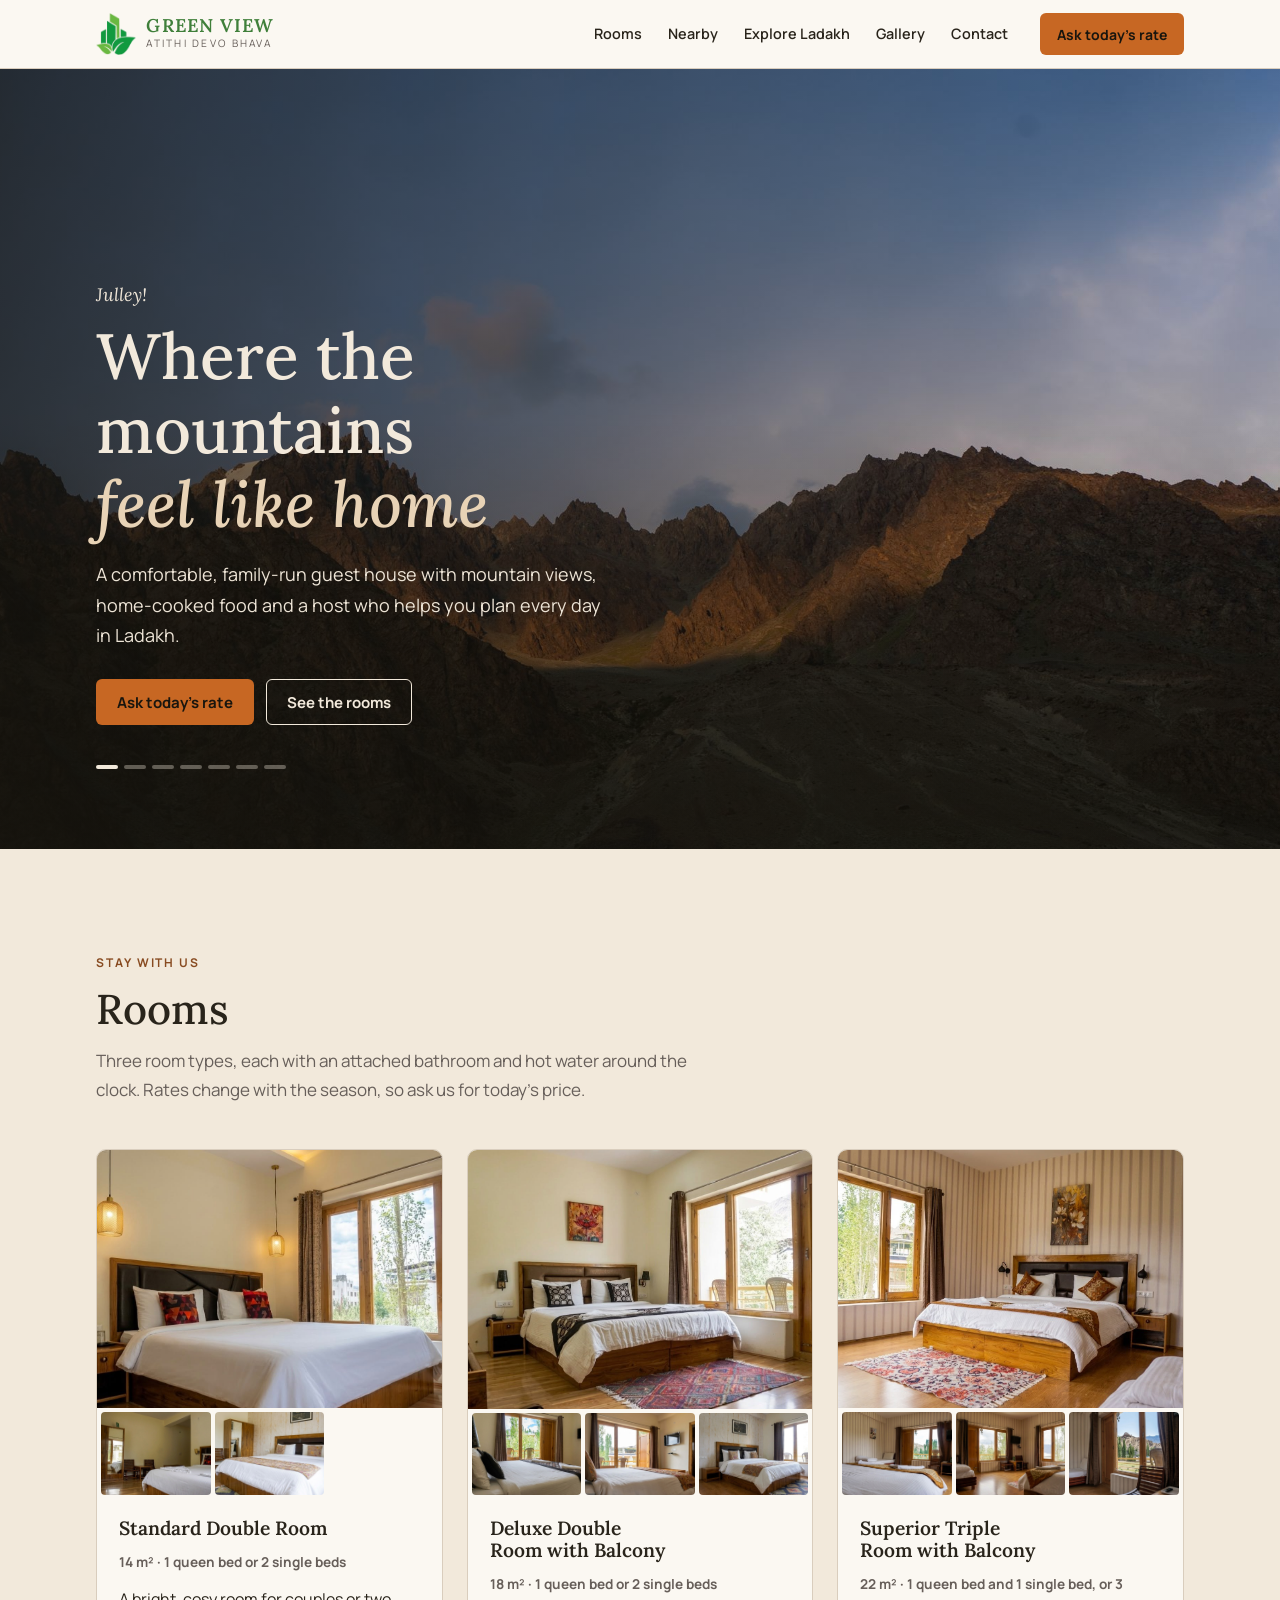
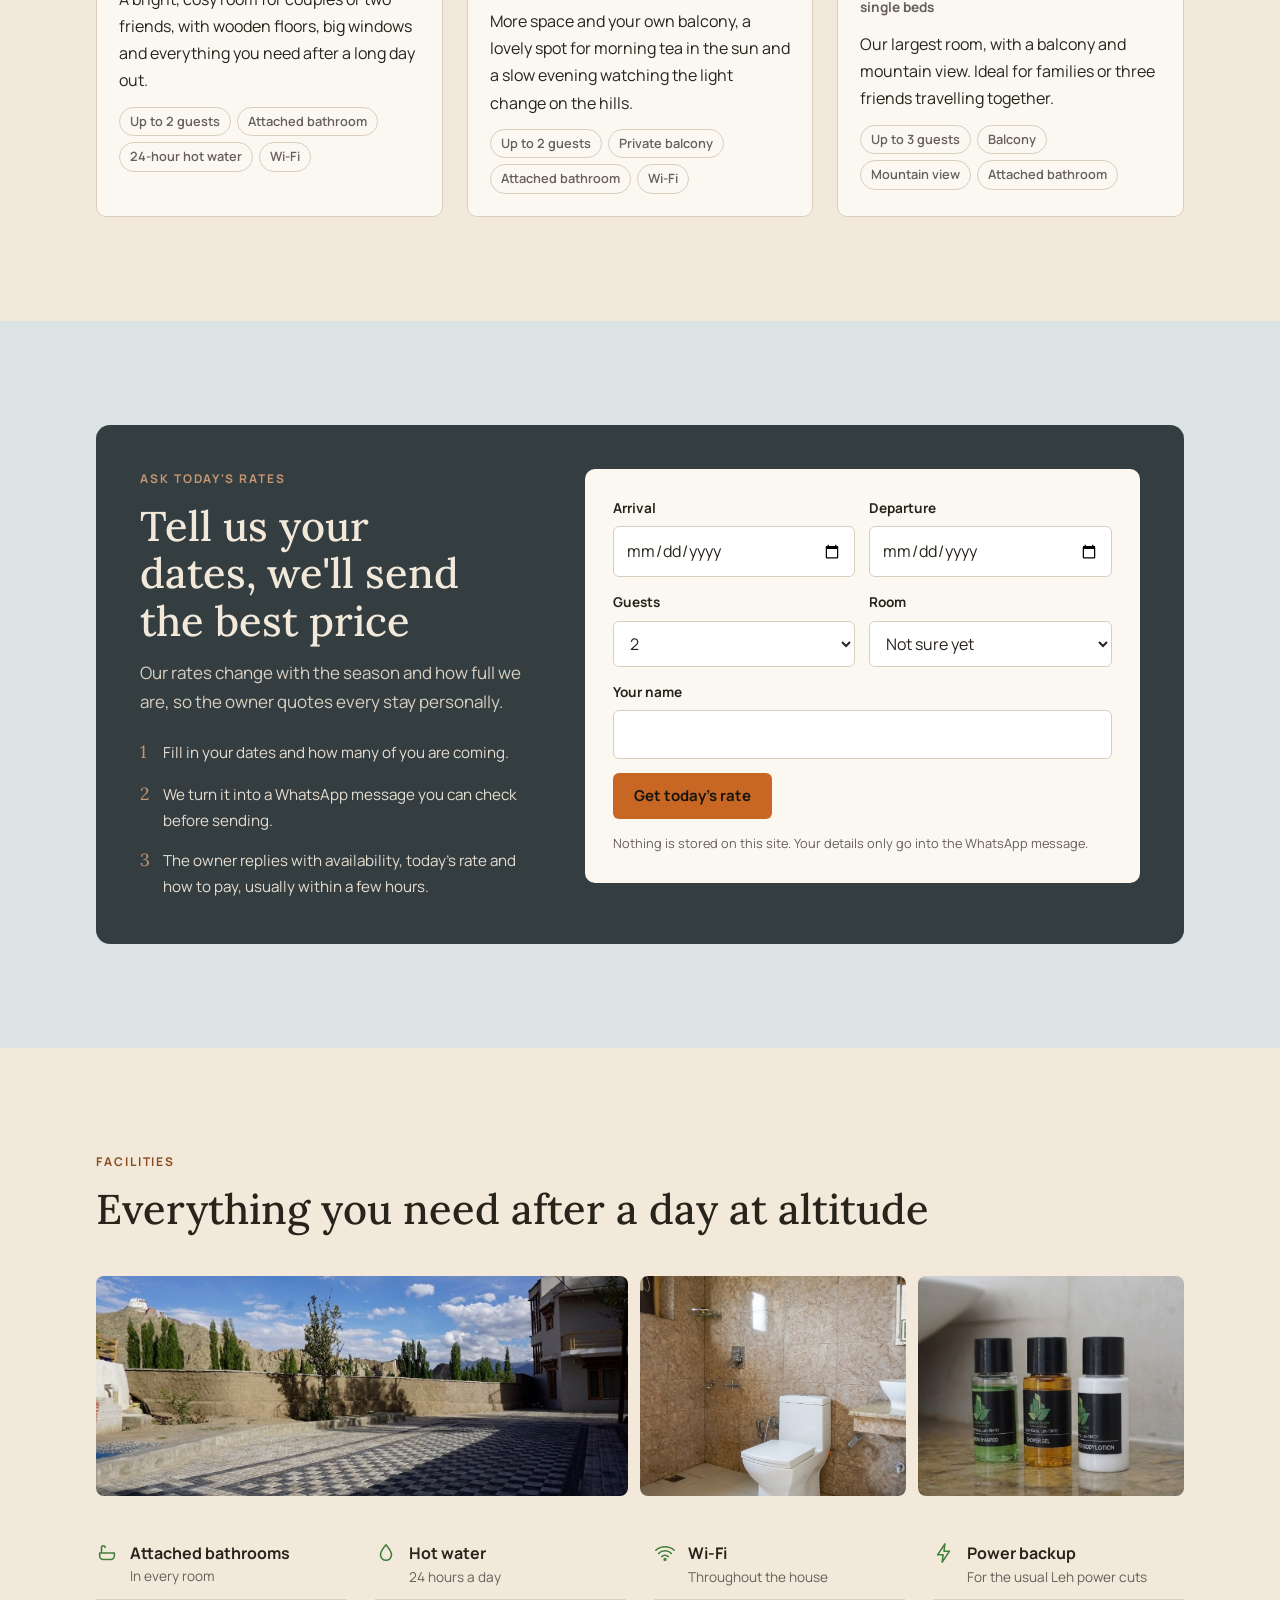
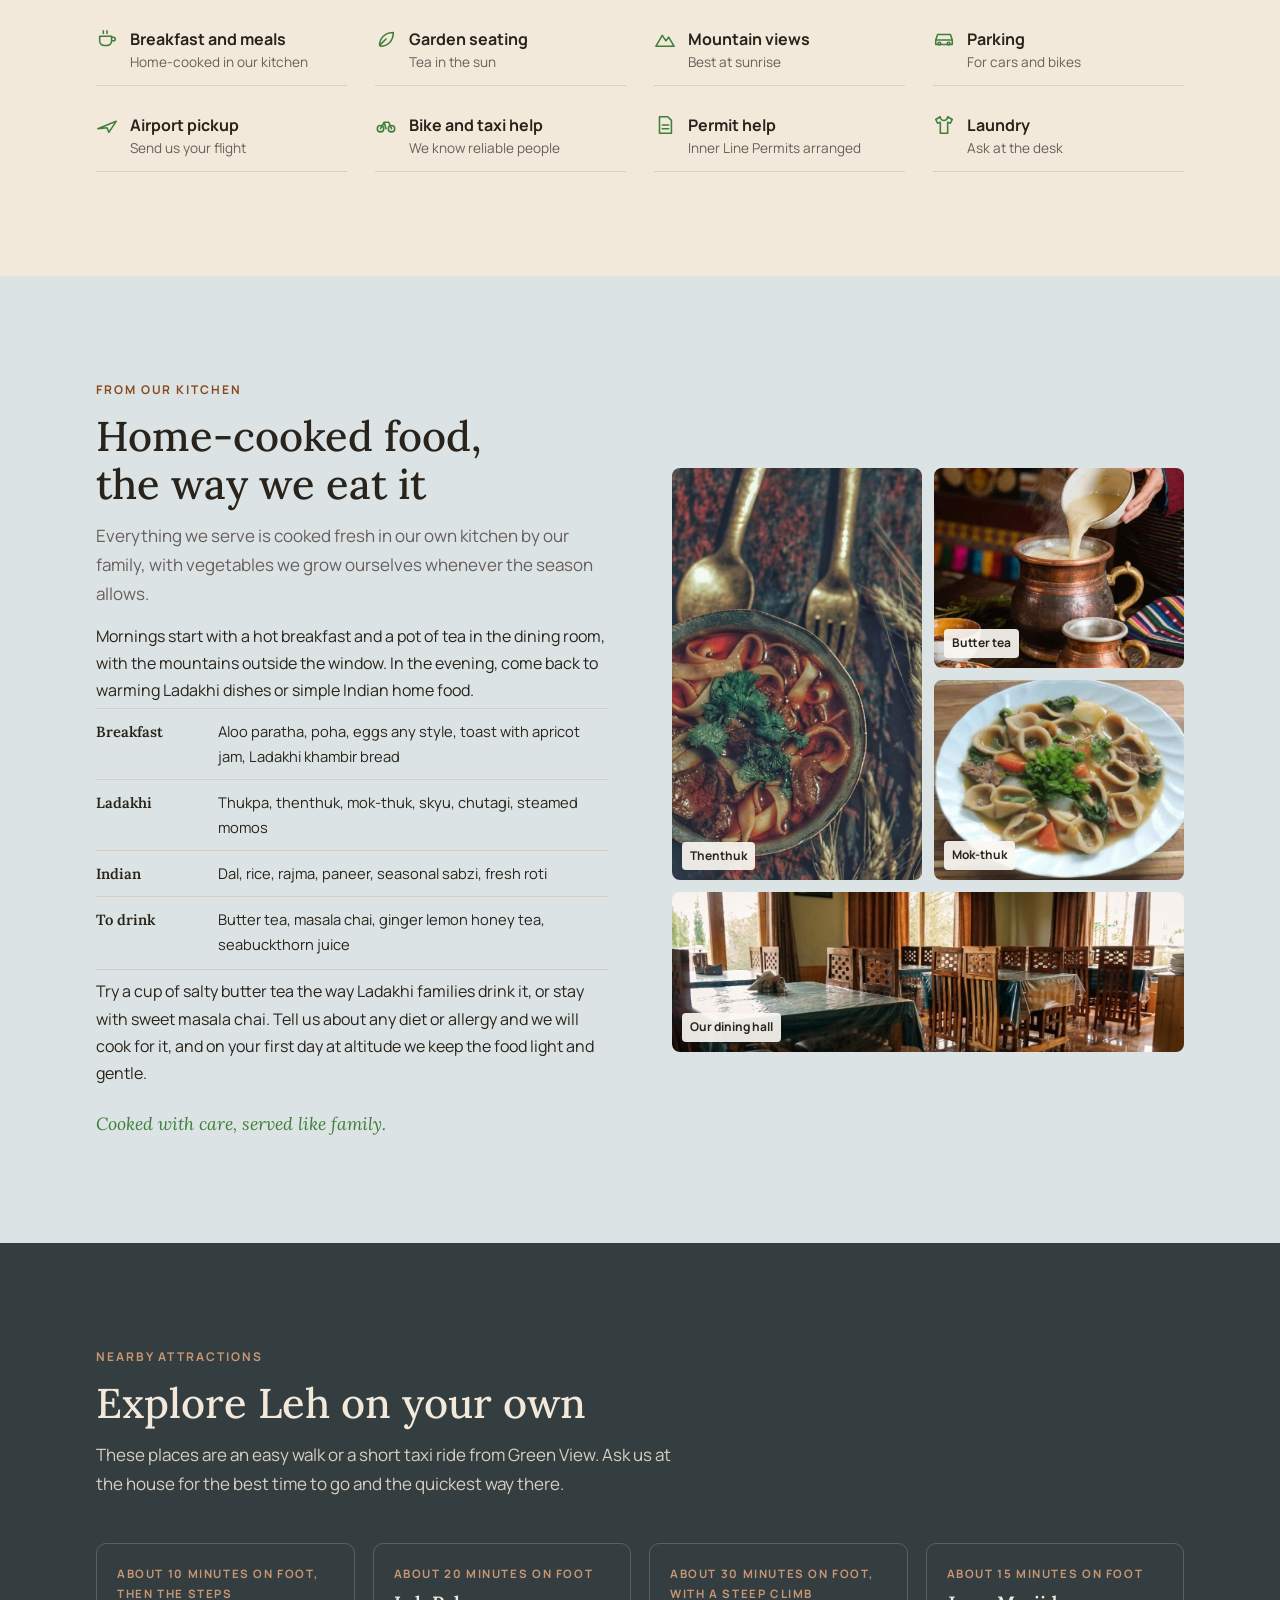
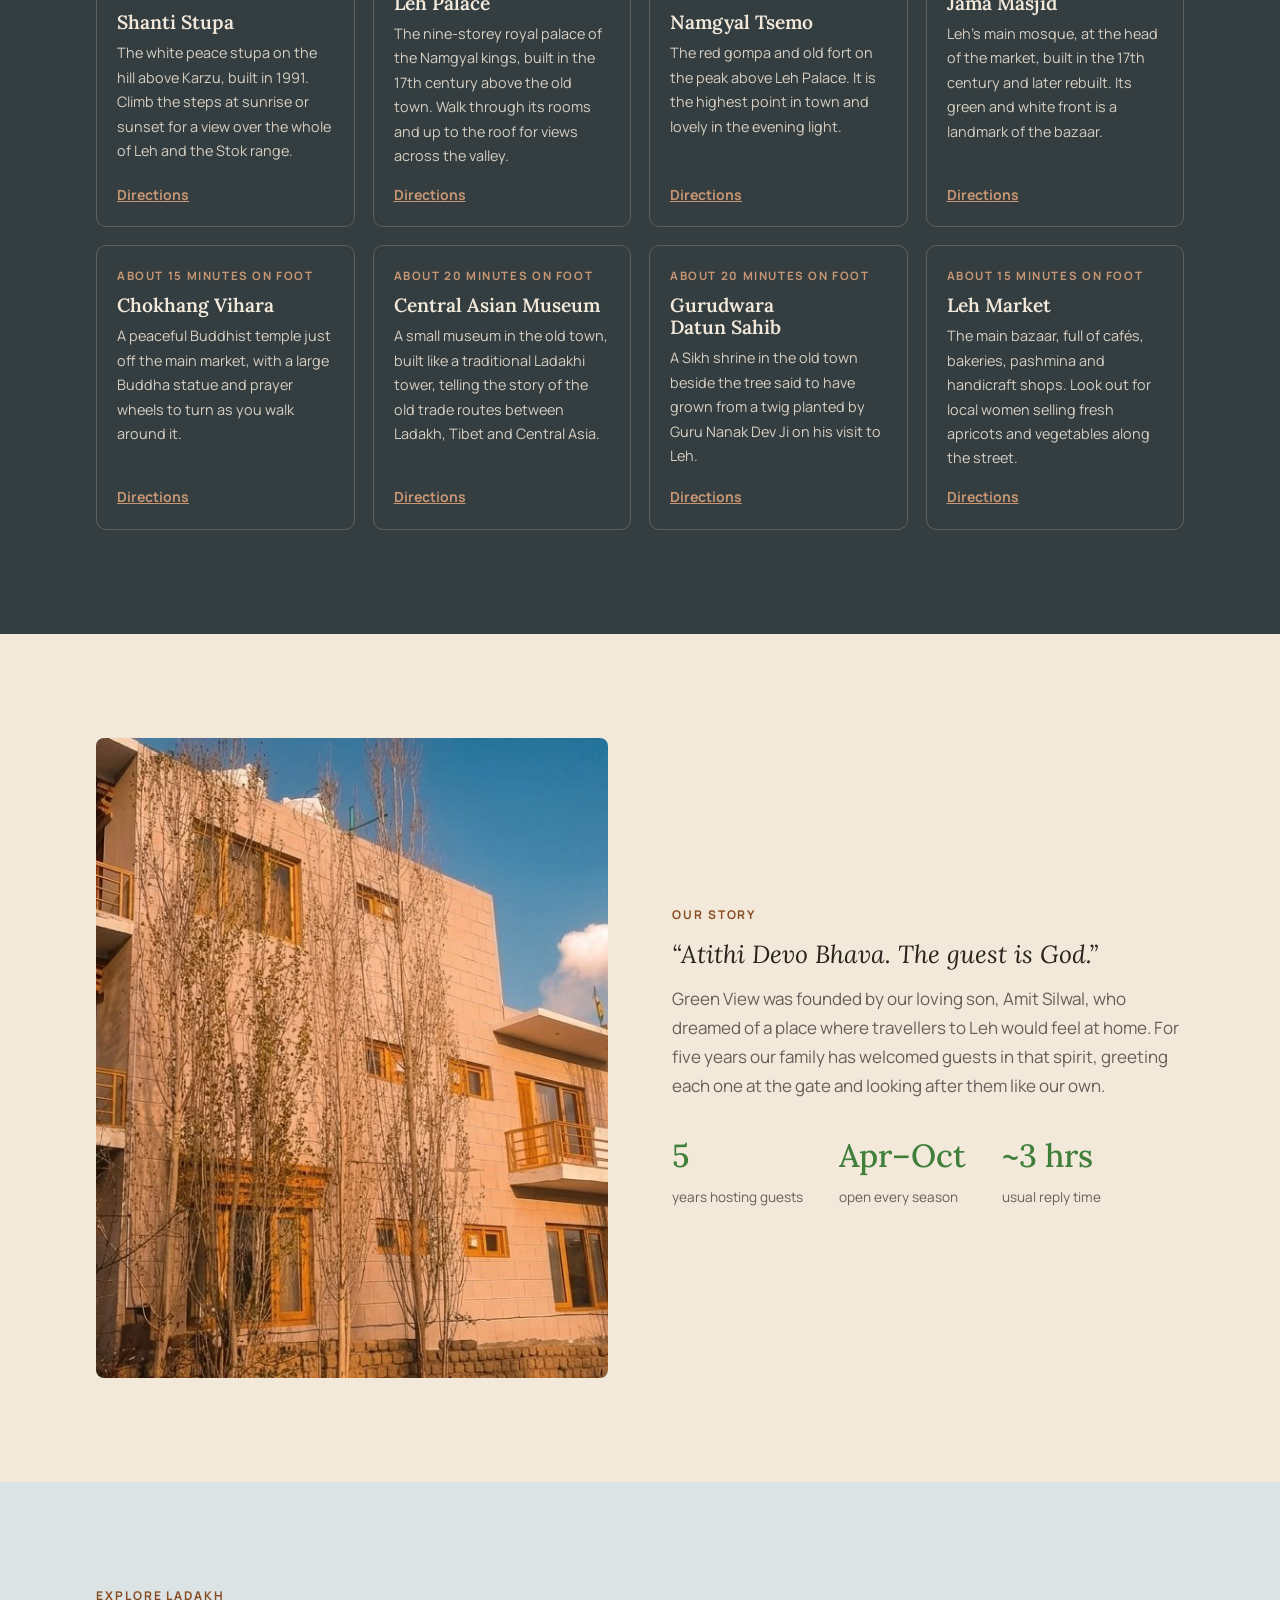
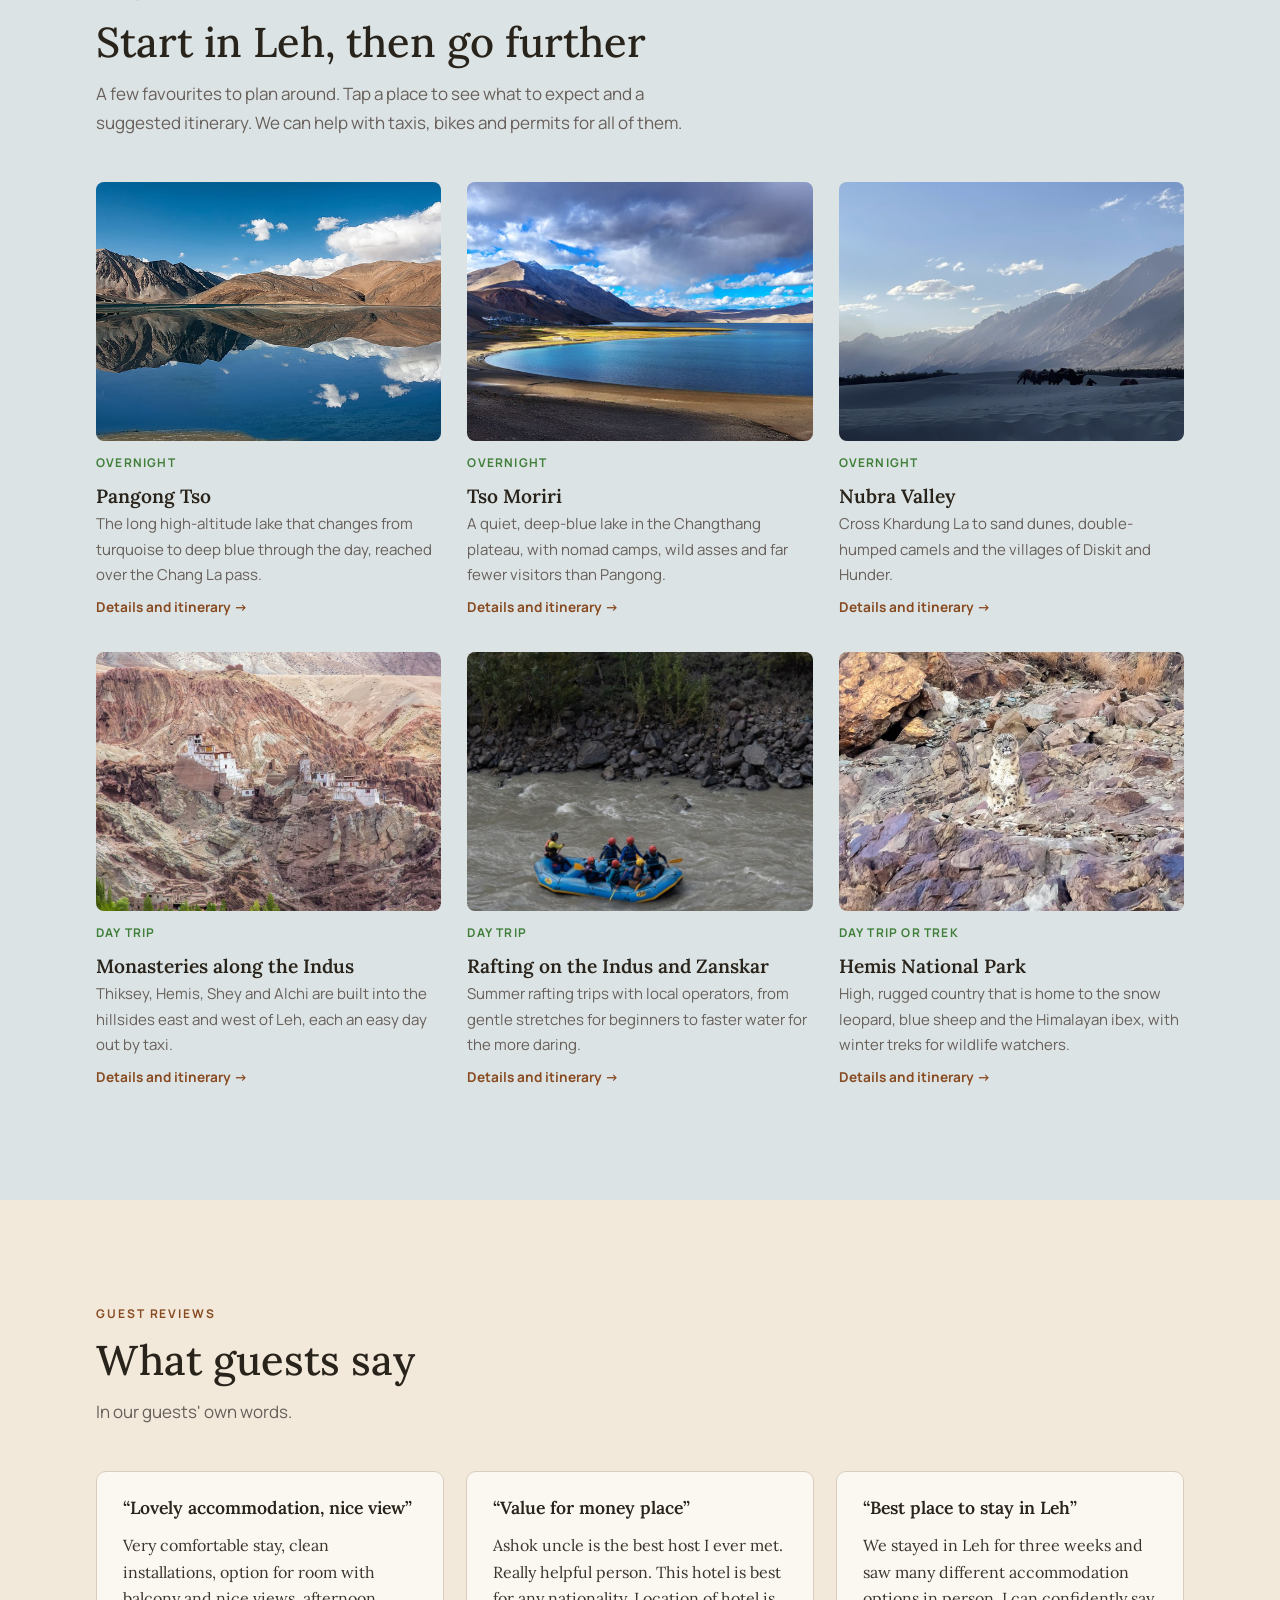
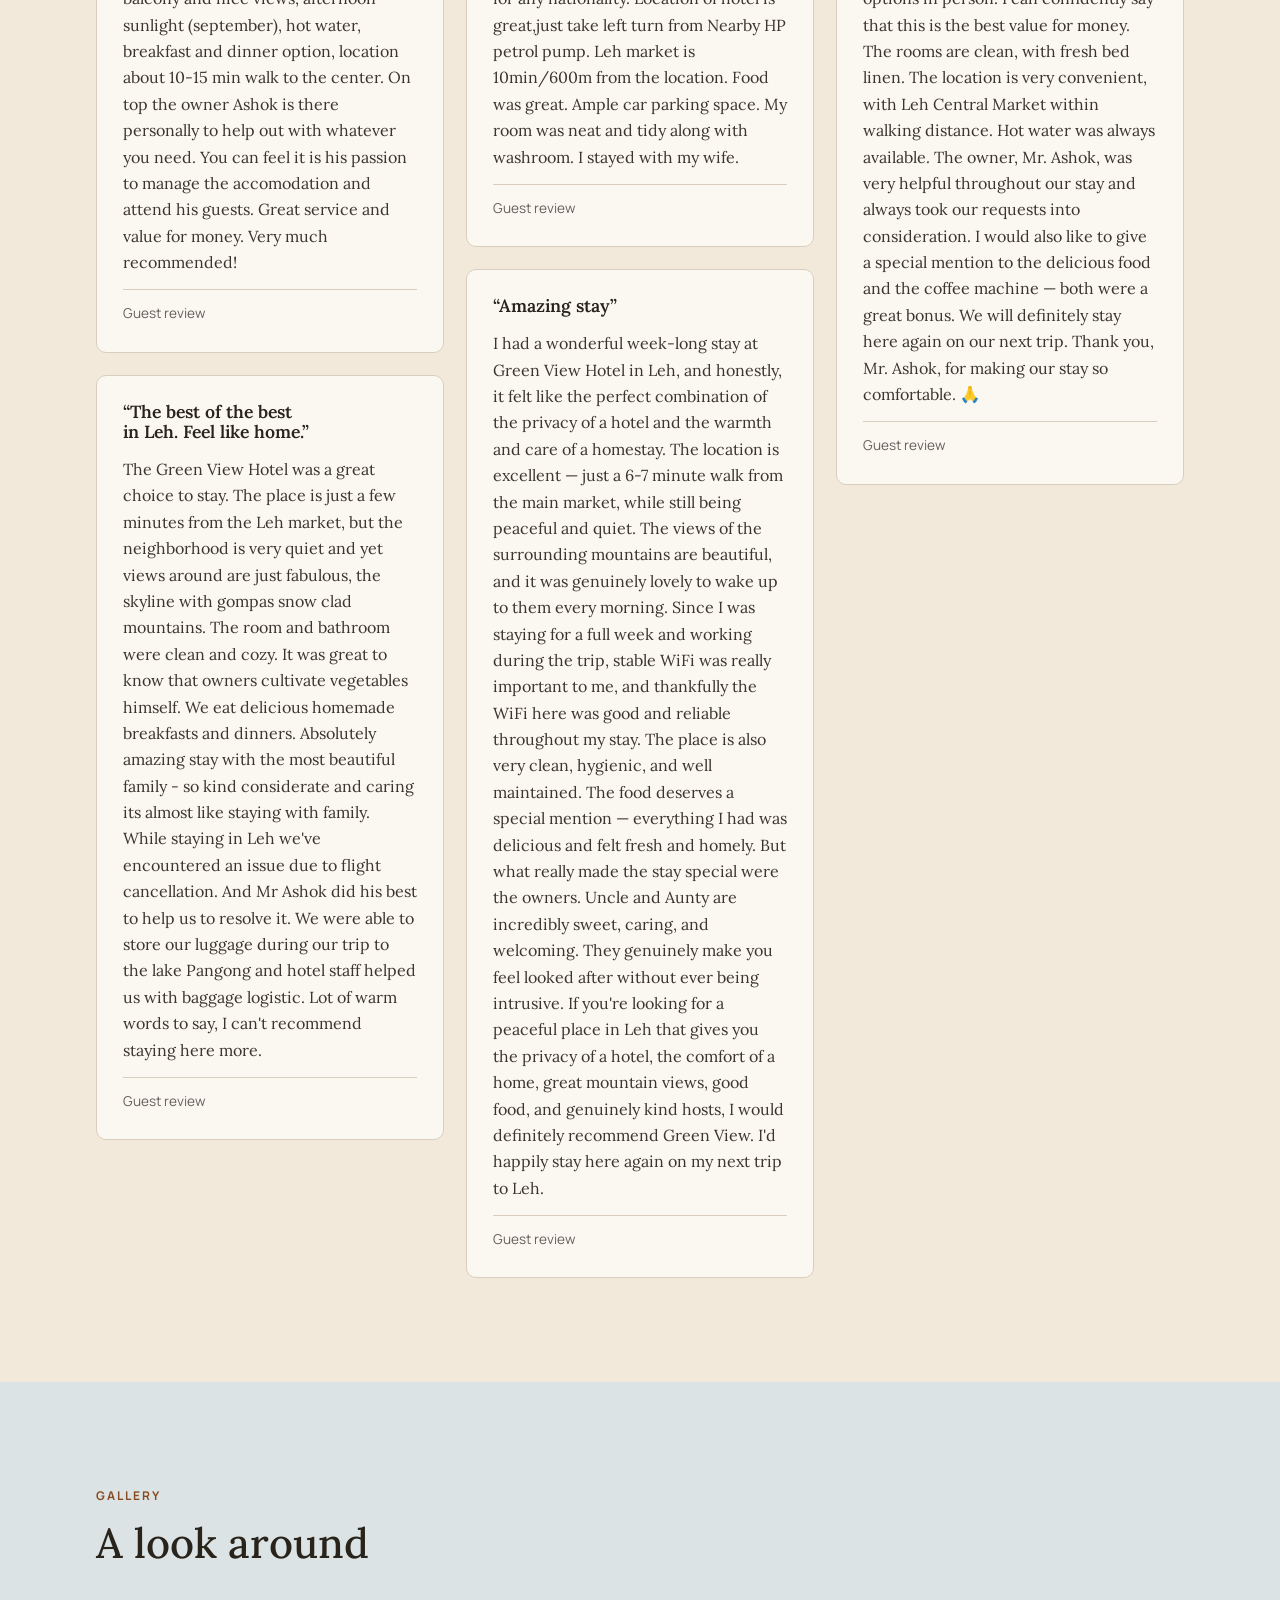
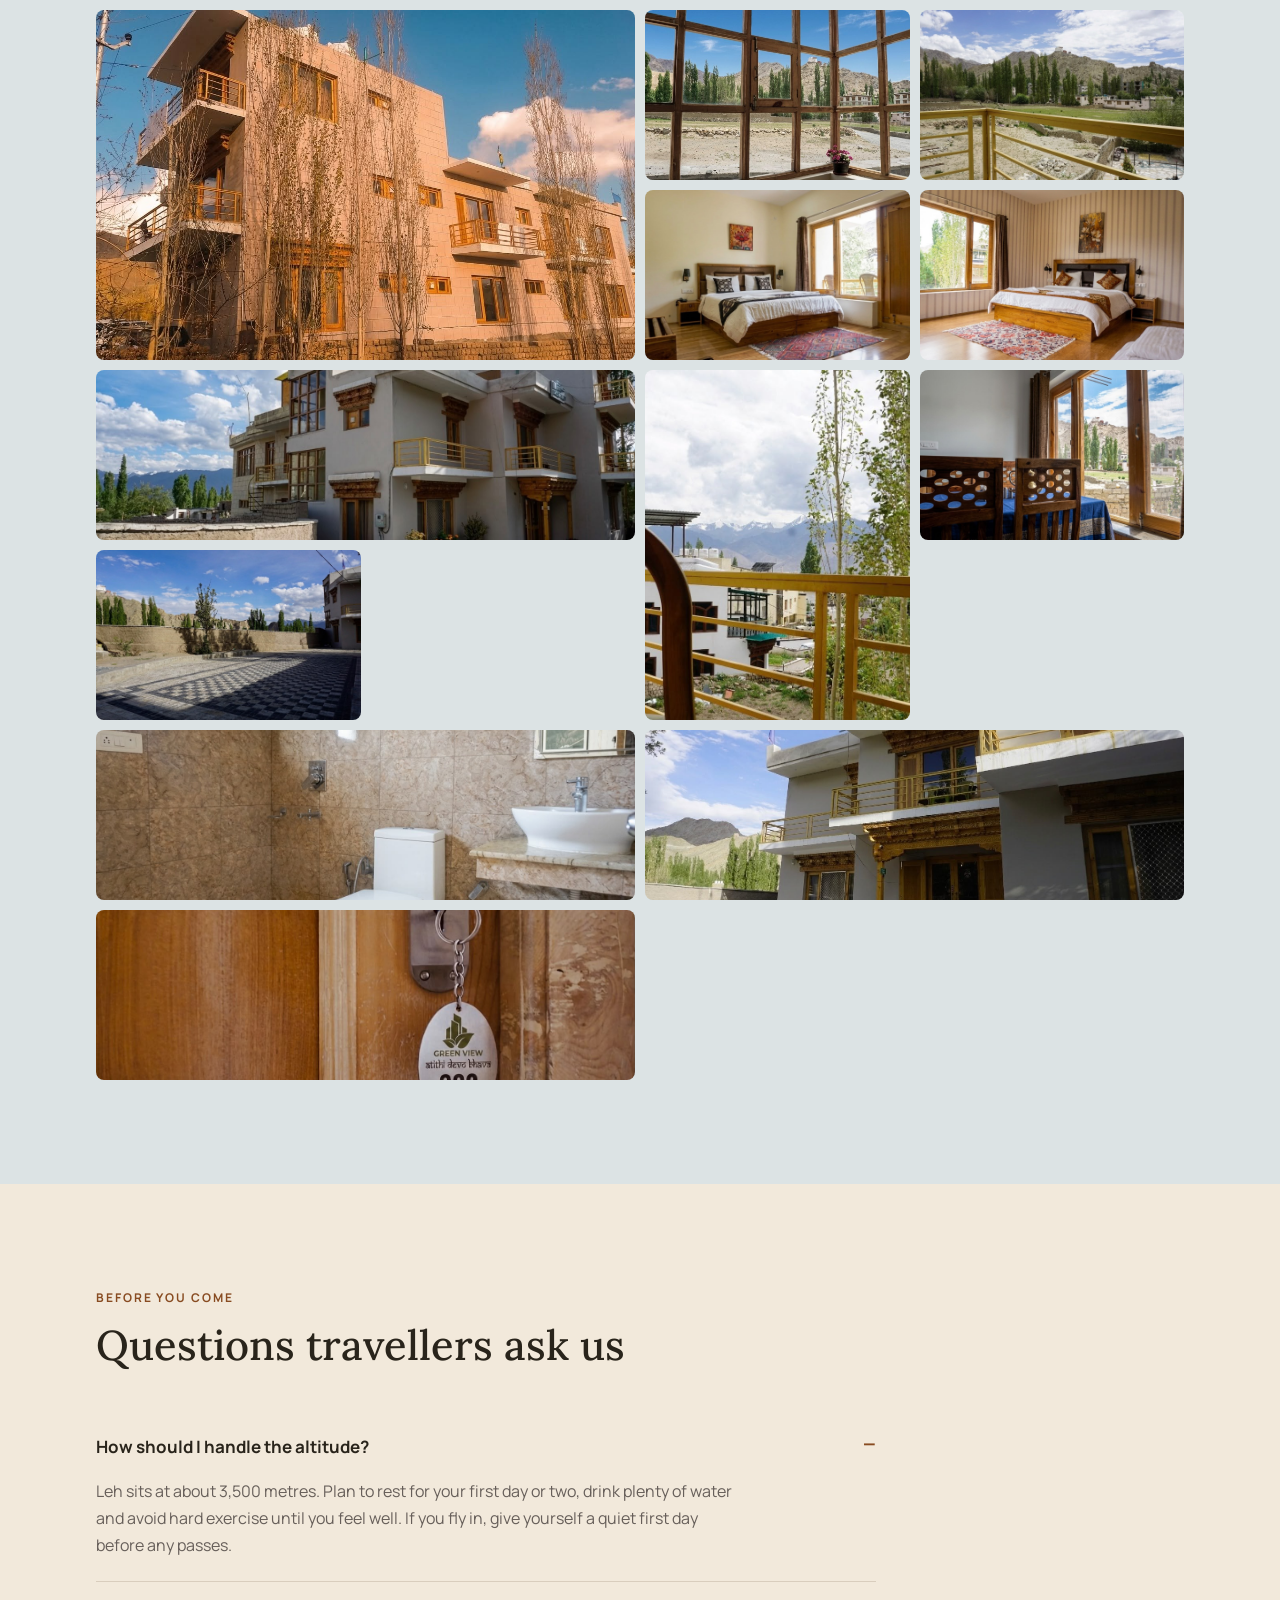
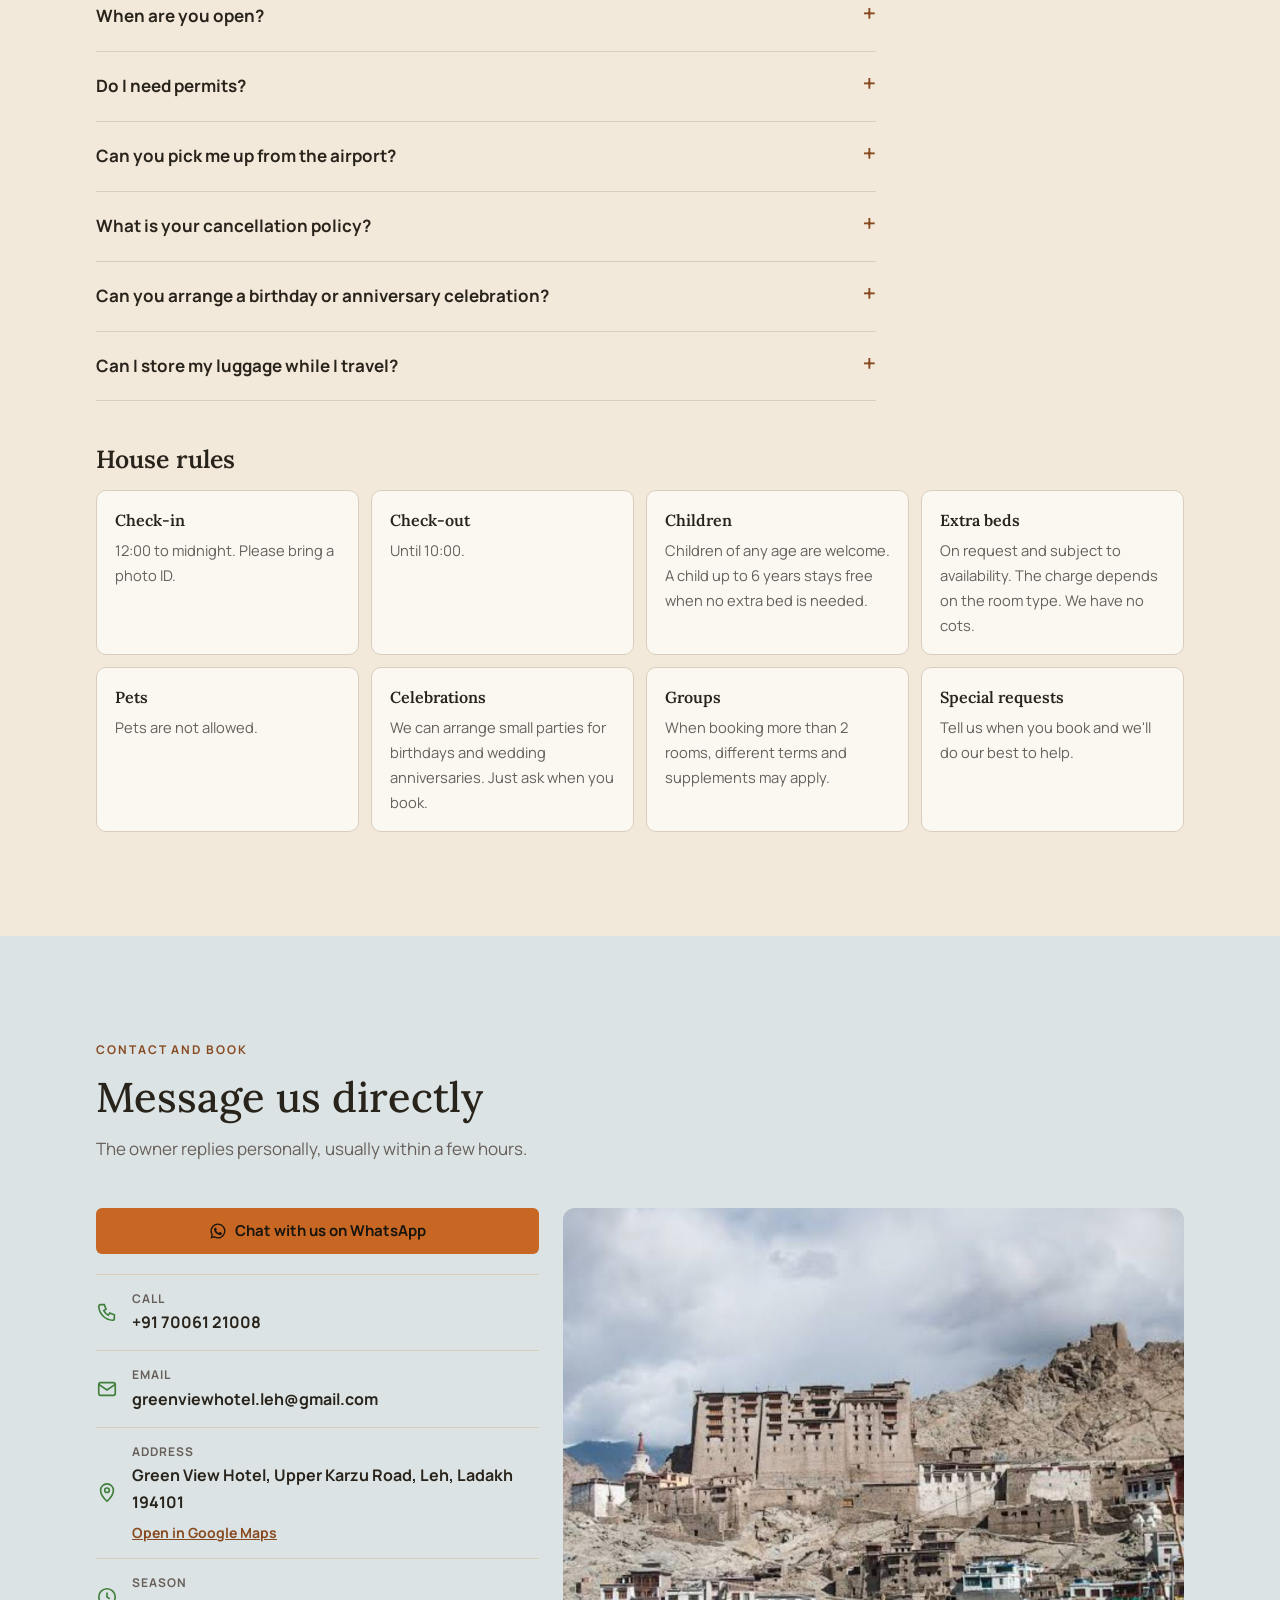
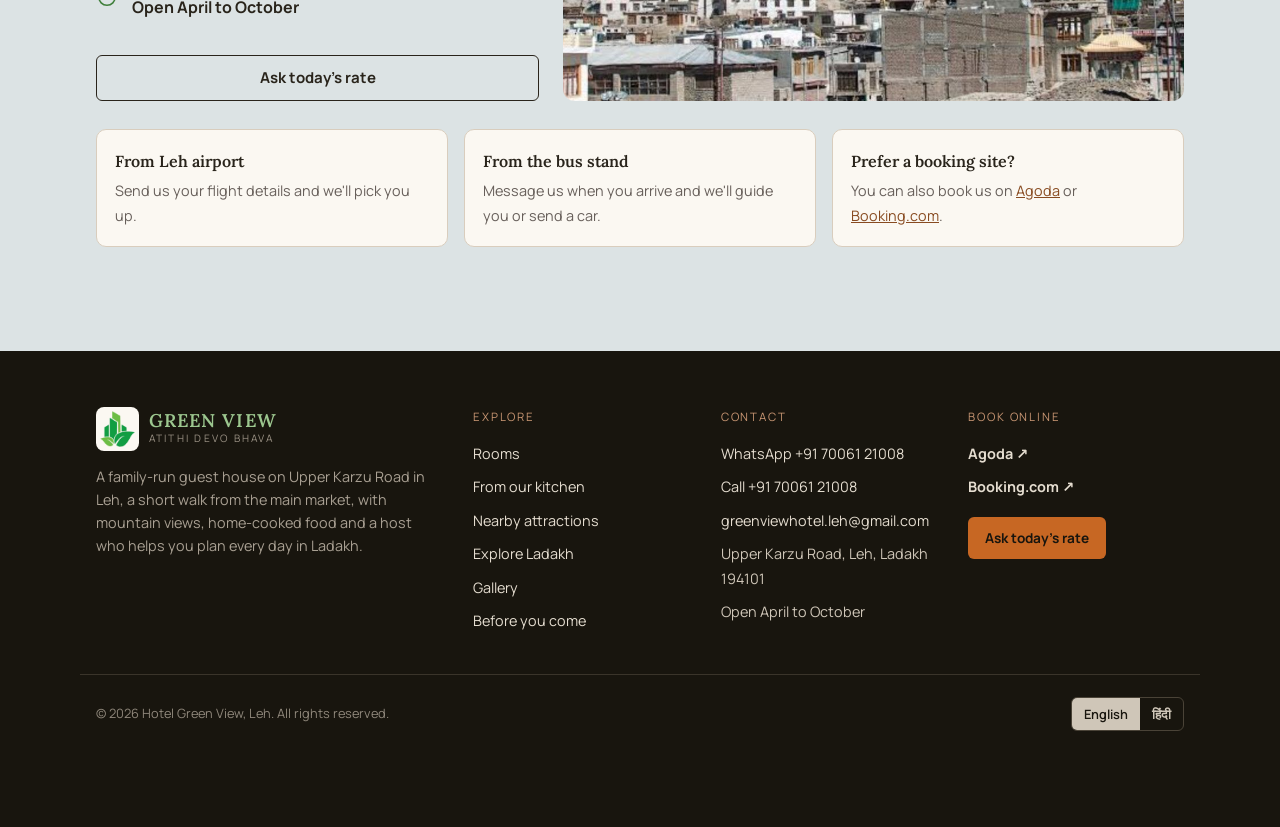
==== commit 9313d2f6: "Use the correct hotel email and tidy SEO metadata Replace greenviewhotel08@gmail.com with greenviewh" ====
--- a/index.html
+++ b/index.html
@@ -5,7 +5,7 @@
 <meta name="viewport" content="width=device-width,initial-scale=1">
 <title>Hotel Green View, Leh | Family Guest House on Upper Karzu Road, Ladakh</title>
 <meta name="description" content="Family-run guest house on Upper Karzu Road, Leh, Ladakh. Standard, Deluxe and Superior Triple rooms with mountain views, home-cooked food, airport pickup and a short walk to Shanti Stupa and Leh market.">
-<link rel="canonical" href="https://dioskit.github.io/GREENVIEW_GUESTHOUSE/">
+<link rel="canonical" href="https://www.greenviewleh.com/">
 <meta name="robots" content="index,follow,max-image-preview:large">
 <meta name="theme-color" content="#343E41">
 <link rel="icon" type="image/png" sizes="32x32" href="favicon-32.png">
@@ -13,10 +13,12 @@
 <meta property="og:type" content="website">
 <meta property="og:site_name" content="Hotel Green View">
 <meta property="og:locale" content="en_IN">
-<meta property="og:url" content="https://dioskit.github.io/GREENVIEW_GUESTHOUSE/">
+<meta property="og:url" content="https://www.greenviewleh.com/">
 <meta property="og:title" content="Hotel Green View, Leh">
 <meta property="og:description" content="A family-run guest house on Upper Karzu Road, Leh, with mountain views and home-cooked food, a short walk from Shanti Stupa and Leh market.">
-<meta property="og:image" content="https://dioskit.github.io/GREENVIEW_GUESTHOUSE/assets/images/gallery_images/1.jpg">
+<meta property="og:image" content="https://www.greenviewleh.com/assets/images/gallery_images/1.jpg">
+<meta property="og:image:width" content="1348">
+<meta property="og:image:height" content="758">
 <meta property="og:image:alt" content="The front of Hotel Green View in Leh">
 <meta name="twitter:card" content="summary_large_image">
 <link rel="preload" as="image" href="assets/images/landingPageSlide_images/2.jpg" fetchpriority="high">
@@ -25,7 +27,7 @@
 <link rel="stylesheet" href="https://fonts.googleapis.com/css2?family=Lora:ital,wght@0,400..600;1,400..600&family=Manrope:wght@400..700&display=swap">
 <link rel="stylesheet" href="assets/css/style.css">
 <script type="application/ld+json">
-{"@context": "https://schema.org", "@type": "Hotel", "@id": "https://dioskit.github.io/GREENVIEW_GUESTHOUSE/#hotel", "name": "Hotel Green View", "alternateName": "Green View Residency", "url": "https://dioskit.github.io/GREENVIEW_GUESTHOUSE/", "description": "A family-run guest house on Upper Karzu Road, Leh, Ladakh, with mountain views and home-cooked food, a short walk from Shanti Stupa and Leh market.", "image": ["https://dioskit.github.io/GREENVIEW_GUESTHOUSE/assets/images/gallery_images/1.jpg", "https://dioskit.github.io/GREENVIEW_GUESTHOUSE/assets/images/gallery_images/10.jpg", "https://dioskit.github.io/GREENVIEW_GUESTHOUSE/assets/images/rooms_images/deluxe-1.jpg"], "logo": "https://dioskit.github.io/GREENVIEW_GUESTHOUSE/apple-touch-icon.png", "address": {"@type": "PostalAddress", "streetAddress": "Upper Karzu Road", "addressLocality": "Leh", "addressRegion": "Ladakh", "postalCode": "194101", "addressCountry": "IN"}, "geo": {"@type": "GeoCoordinates", "latitude": 34.17046, "longitude": 77.57462}, "hasMap": "https://www.google.com/maps/search/?api=1&query=Green+View+Hotel+Upper+Karzu+Road+Leh", "telephone": "+91-7006121008", "email": "greenviewhotel08@gmail.com", "checkinTime": "12:00", "checkoutTime": "10:00", "petsAllowed": false, "currenciesAccepted": "INR", "amenityFeature": [{"@type": "LocationFeatureSpecification", "name": "Attached bathroom", "value": true}, {"@type": "LocationFeatureSpecification", "name": "Hot water", "value": true}, {"@type": "LocationFeatureSpecification", "name": "Free Wi-Fi", "value": true}, {"@type": "LocationFeatureSpecification", "name": "Power backup", "value": true}, {"@type": "LocationFeatureSpecification", "name": "Home-cooked meals", "value": true}, {"@type": "LocationFeatureSpecification", "name": "Airport pickup", "value": true}], "sameAs": ["https://www.agoda.com/it-it/green-view-residency/hotel/leh-in.html", "https://www.booking.com/Share-Jrj0kc8"], "slogan": "Atithi Devo Bhava", "containsPlace": [{"@type": "HotelRoom", "name": "Standard Double Room", "floorSize": {"@type": "QuantitativeValue", "value": 14, "unitCode": "MTK"}, "occupancy": {"@type": "QuantitativeValue", "maxValue": 2}}, {"@type": "HotelRoom", "name": "Deluxe Double Room with Balcony", "floorSize": {"@type": "QuantitativeValue", "value": 18, "unitCode": "MTK"}, "occupancy": {"@type": "QuantitativeValue", "maxValue": 2}}, {"@type": "HotelRoom", "name": "Superior Triple Room with Balcony", "floorSize": {"@type": "QuantitativeValue", "value": 22, "unitCode": "MTK"}, "occupancy": {"@type": "QuantitativeValue", "maxValue": 3}}]}
+{"@context": "https://schema.org", "@type": "Hotel", "@id": "https://www.greenviewleh.com/#hotel", "name": "Hotel Green View", "alternateName": "Green View Residency", "url": "https://www.greenviewleh.com/", "description": "A family-run guest house on Upper Karzu Road, Leh, Ladakh, with mountain views and home-cooked food, a short walk from Shanti Stupa and Leh market.", "image": ["https://www.greenviewleh.com/assets/images/gallery_images/1.jpg", "https://www.greenviewleh.com/assets/images/gallery_images/10.jpg", "https://www.greenviewleh.com/assets/images/rooms_images/deluxe-1.jpg"], "logo": "https://www.greenviewleh.com/apple-touch-icon.png", "address": {"@type": "PostalAddress", "streetAddress": "Upper Karzu Road", "addressLocality": "Leh", "addressRegion": "Ladakh", "postalCode": "194101", "addressCountry": "IN"}, "geo": {"@type": "GeoCoordinates", "latitude": 34.17046, "longitude": 77.57462}, "hasMap": "https://www.google.com/maps/search/?api=1&query=Green+View+Hotel+Upper+Karzu+Road+Leh", "telephone": "+91-7006121008", "email": "greenviewhotel.leh@gmail.com", "contactPoint": {"@type": "ContactPoint", "contactType": "reservations", "telephone": "+91-7006121008", "email": "greenviewhotel.leh@gmail.com", "availableLanguage": ["English", "Hindi"]}, "checkinTime": "12:00", "checkoutTime": "10:00", "petsAllowed": false, "currenciesAccepted": "INR", "amenityFeature": [{"@type": "LocationFeatureSpecification", "name": "Attached bathroom", "value": true}, {"@type": "LocationFeatureSpecification", "name": "Hot water", "value": true}, {"@type": "LocationFeatureSpecification", "name": "Free Wi-Fi", "value": true}, {"@type": "LocationFeatureSpecification", "name": "Power backup", "value": true}, {"@type": "LocationFeatureSpecification", "name": "Home-cooked meals", "value": true}, {"@type": "LocationFeatureSpecification", "name": "Airport pickup", "value": true}], "sameAs": ["https://www.agoda.com/it-it/green-view-residency/hotel/leh-in.html", "https://www.booking.com/Share-Jrj0kc8"], "slogan": "Atithi Devo Bhava", "containsPlace": [{"@type": "HotelRoom", "name": "Standard Double Room", "floorSize": {"@type": "QuantitativeValue", "value": 14, "unitCode": "MTK"}, "occupancy": {"@type": "QuantitativeValue", "maxValue": 2}}, {"@type": "HotelRoom", "name": "Deluxe Double Room with Balcony", "floorSize": {"@type": "QuantitativeValue", "value": 18, "unitCode": "MTK"}, "occupancy": {"@type": "QuantitativeValue", "maxValue": 2}}, {"@type": "HotelRoom", "name": "Superior Triple Room with Balcony", "floorSize": {"@type": "QuantitativeValue", "value": 22, "unitCode": "MTK"}, "occupancy": {"@type": "QuantitativeValue", "maxValue": 3}}]}
 </script>
 <script type="application/ld+json">
 {"@context": "https://schema.org", "@type": "FAQPage", "mainEntity": [{"@type": "Question", "name": "How should I handle the altitude?", "acceptedAnswer": {"@type": "Answer", "text": "Leh sits at about 3,500 metres. Plan to rest for your first day or two, drink plenty of water and avoid hard exercise until you feel well. If you fly in, give yourself a quiet first day before any passes."}}, {"@type": "Question", "name": "When are you open?", "acceptedAnswer": {"@type": "Answer", "text": "We welcome guests from April to October, which is the main travel season in Ladakh."}}, {"@type": "Question", "name": "Do I need permits?", "acceptedAnswer": {"@type": "Answer", "text": "Leh town needs no permit, but places like Nubra Valley and Pangong Tso do. Tell us your plans and we'll help you arrange them."}}, {"@type": "Question", "name": "Can you pick me up from the airport?", "acceptedAnswer": {"@type": "Answer", "text": "Yes. Send us your flight details on WhatsApp and we'll arrange a pickup."}}, {"@type": "Question", "name": "What is your cancellation policy?", "acceptedAnswer": {"@type": "Answer", "text": "It depends on the room and how you book. If you book with us directly, ask us on WhatsApp and we'll explain the terms for your dates. On Booking.com or Agoda, the conditions are shown with each room option."}}, {"@type": "Question", "name": "Can you arrange a birthday or anniversary celebration?", "acceptedAnswer": {"@type": "Answer", "text": "Yes. We arrange small parties for birthdays and wedding anniversaries. Tell us the date and how many guests when you book."}}, {"@type": "Question", "name": "Can I store my luggage while I travel?", "acceptedAnswer": {"@type": "Answer", "text": "Yes. Leave your bags with us while you go to Nubra, Pangong or Tso Moriri, and pick them up when you're back."}}]}
@@ -413,7 +415,7 @@
         </a>
         <ul class="ways">
           <li><svg viewBox="0 0 24 24" fill="none" stroke="currentColor" stroke-width="1.8" aria-hidden="true"><path d="M5 4h4l2 5-2.5 1.5a11 11 0 0 0 5 5L15 13l5 2v4a2 2 0 0 1-2 2A16 16 0 0 1 3 6a2 2 0 0 1 2-2"/></svg><div><b>Call</b><a href="tel:+917006121008">+91 70061 21008</a></div></li>
-          <li><svg viewBox="0 0 24 24" fill="none" stroke="currentColor" stroke-width="1.8" aria-hidden="true"><rect x="3" y="5" width="18" height="14" rx="2"/><path d="m3 7 9 6 9-6"/></svg><div><b>Email</b><a href="mailto:greenviewhotel08@gmail.com">greenviewhotel08@gmail.com</a></div></li>
+          <li><svg viewBox="0 0 24 24" fill="none" stroke="currentColor" stroke-width="1.8" aria-hidden="true"><rect x="3" y="5" width="18" height="14" rx="2"/><path d="m3 7 9 6 9-6"/></svg><div><b>Email</b><a href="mailto:greenviewhotel.leh@gmail.com">greenviewhotel.leh@gmail.com</a></div></li>
           <li><svg viewBox="0 0 24 24" fill="none" stroke="currentColor" stroke-width="1.8" aria-hidden="true"><path d="M12 21s-7-6.2-7-12a7 7 0 0 1 14 0c0 5.8-7 12-7 12z"/><circle cx="12" cy="9" r="2.5"/></svg><div><b>Address</b><span>Green View Hotel, Upper Karzu Road, Leh, Ladakh 194101</span><a href="https://www.google.com/maps/search/?api=1&amp;query=Green+View+Hotel+Upper+Karzu+Road+Leh" target="_blank" rel="noopener">Open in Google Maps</a></div></li>
           <li><svg viewBox="0 0 24 24" fill="none" stroke="currentColor" stroke-width="1.8" aria-hidden="true"><circle cx="12" cy="12" r="9"/><path d="M12 7v5l3 2"/></svg><div><b>Season</b><span>Open April to October</span></div></li>
         </ul>
@@ -459,7 +461,7 @@
       <p class="foot-h">Contact</p>
       <a href="https://wa.me/917006121008" target="_blank" rel="noopener">WhatsApp +91 70061 21008</a>
       <a href="tel:+917006121008">Call +91 70061 21008</a>
-      <a href="mailto:greenviewhotel08@gmail.com">greenviewhotel08@gmail.com</a>
+      <a href="mailto:greenviewhotel.leh@gmail.com">greenviewhotel.leh@gmail.com</a>
       <span>Upper Karzu Road, Leh, Ladakh 194101</span>
       <span>Open April to October</span>
     </div>
